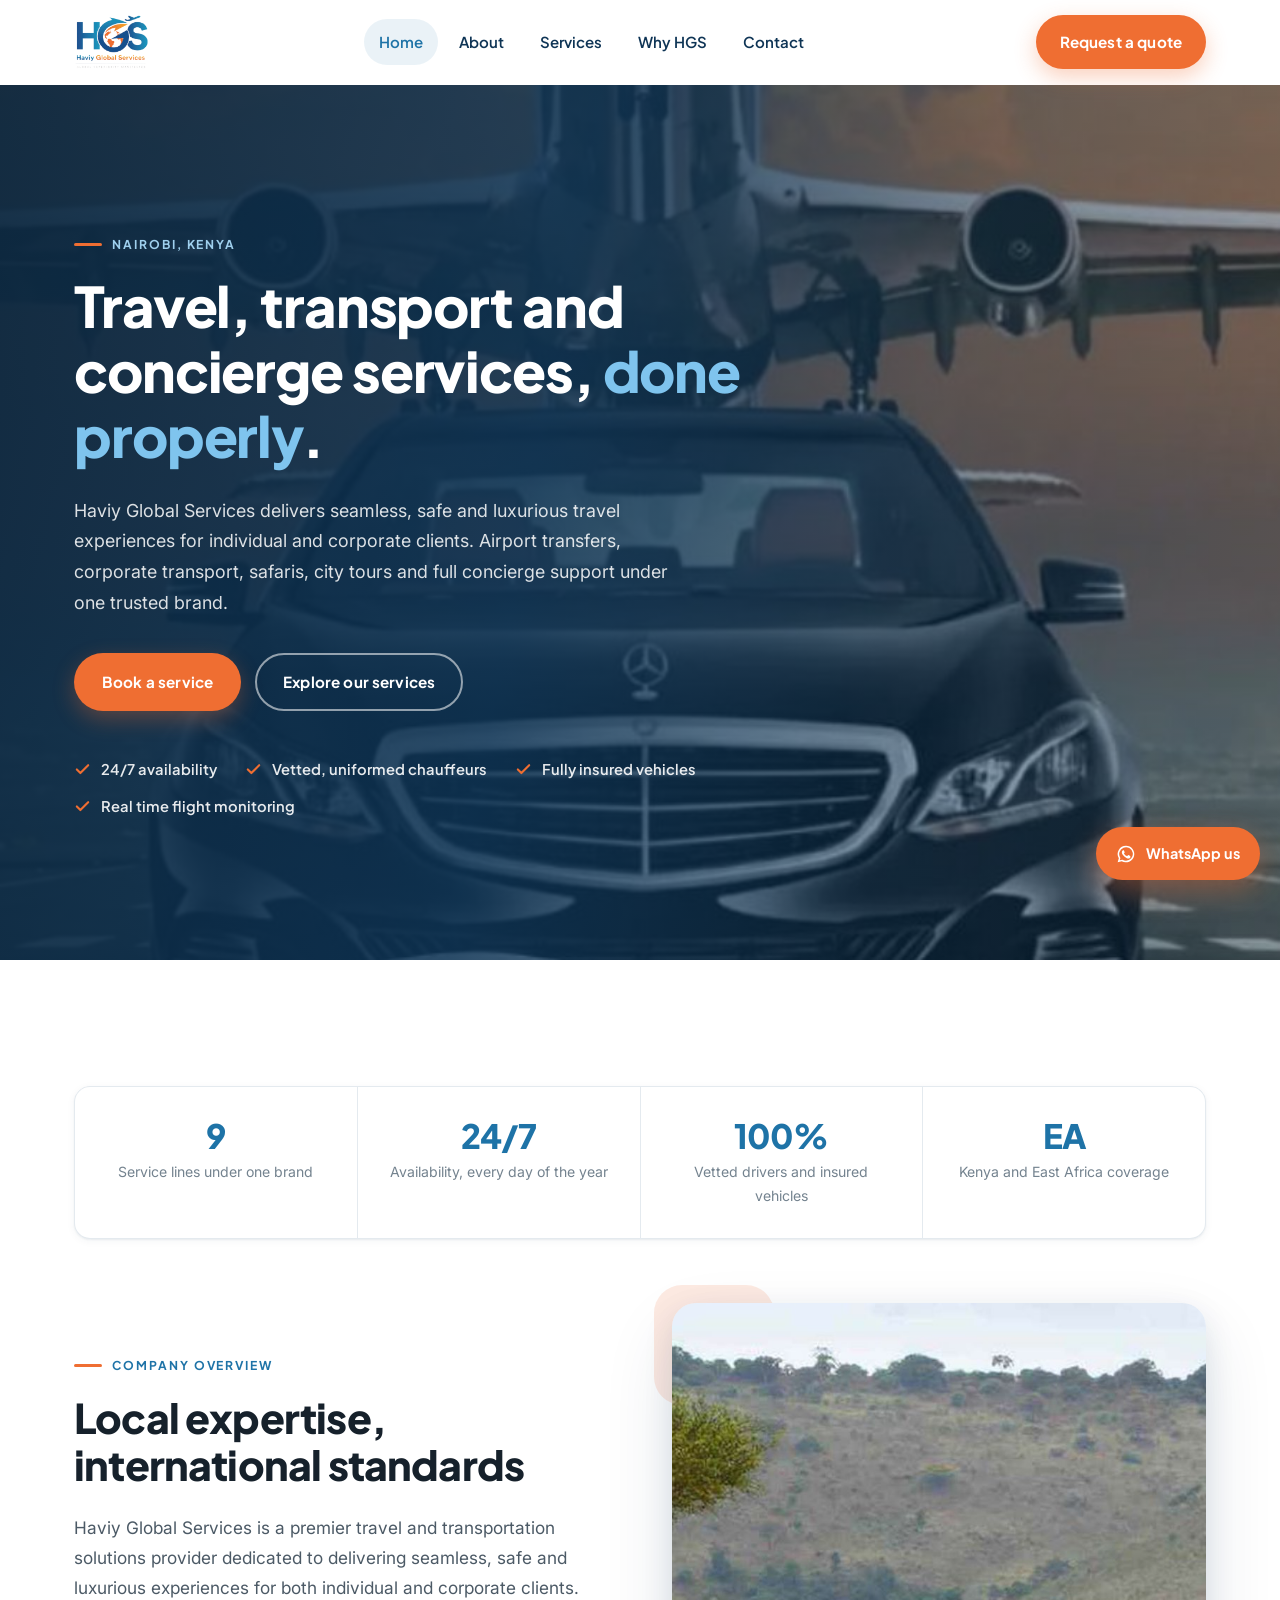
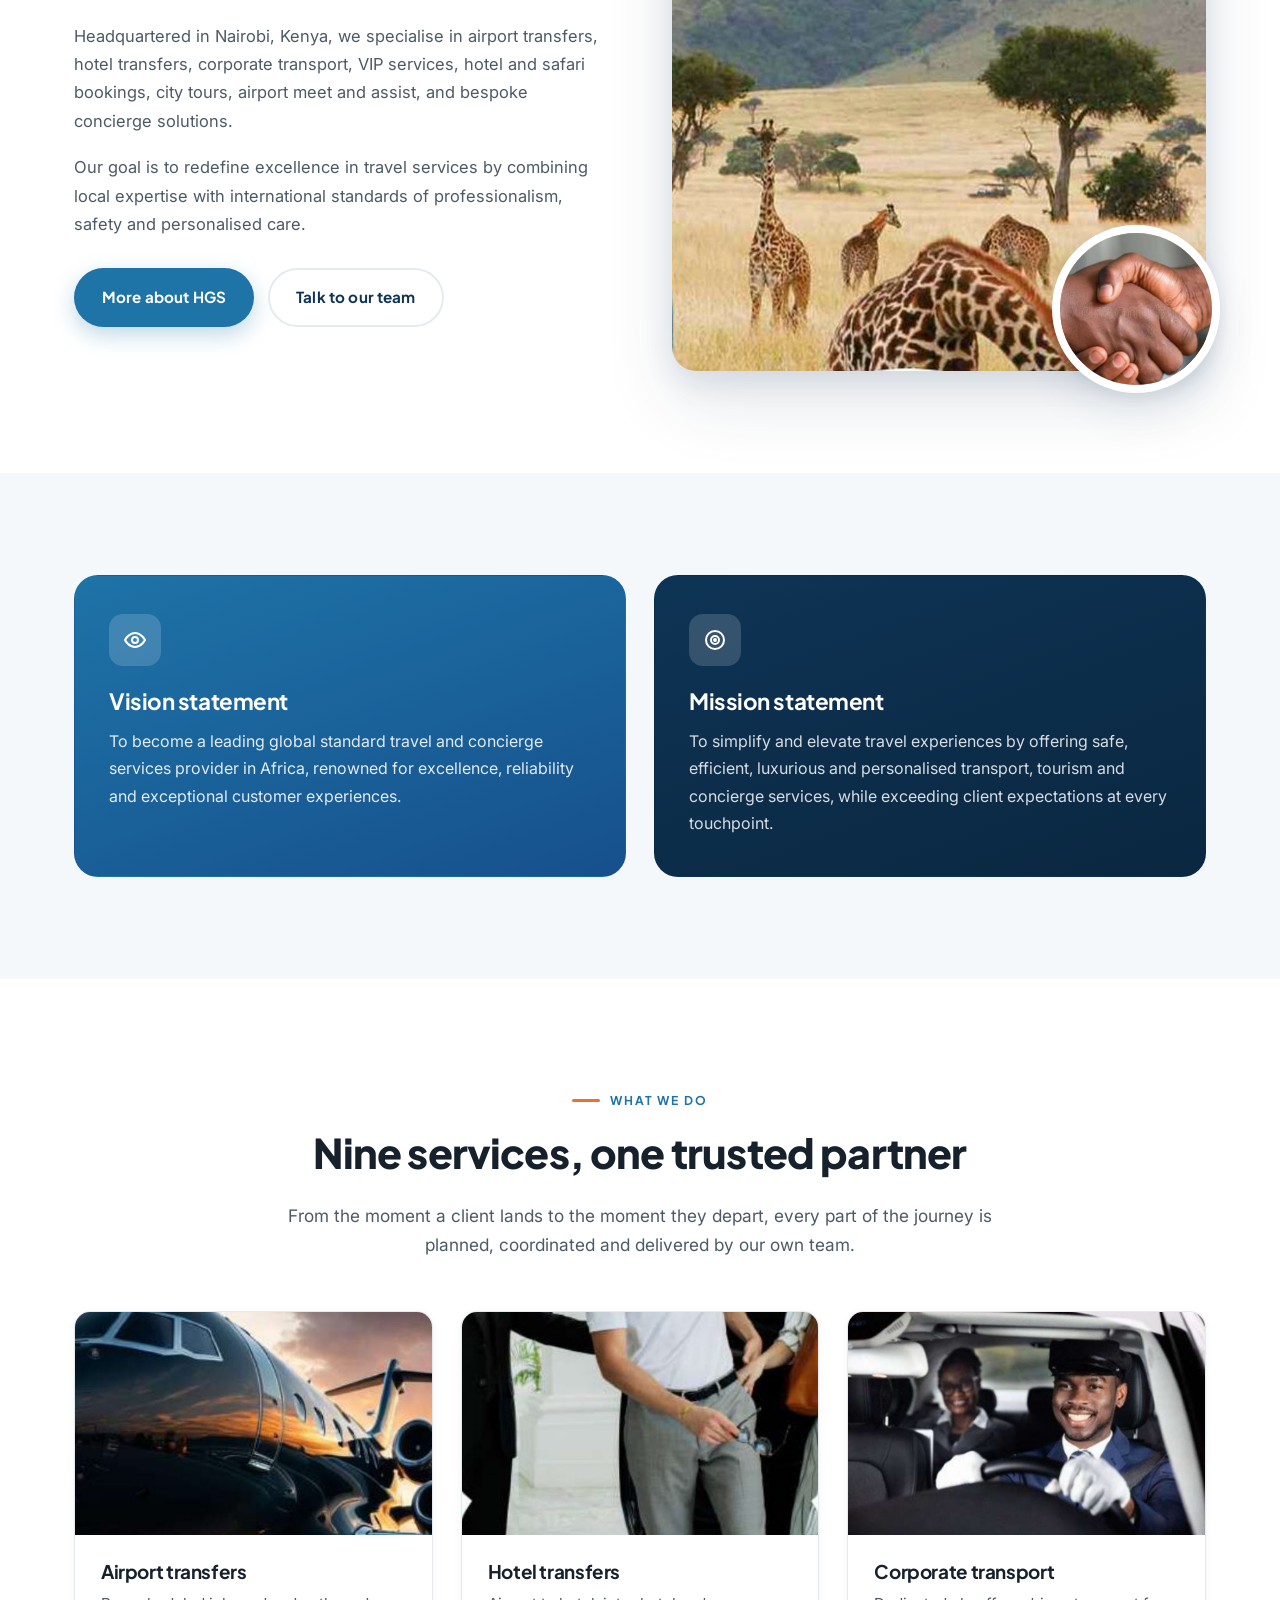
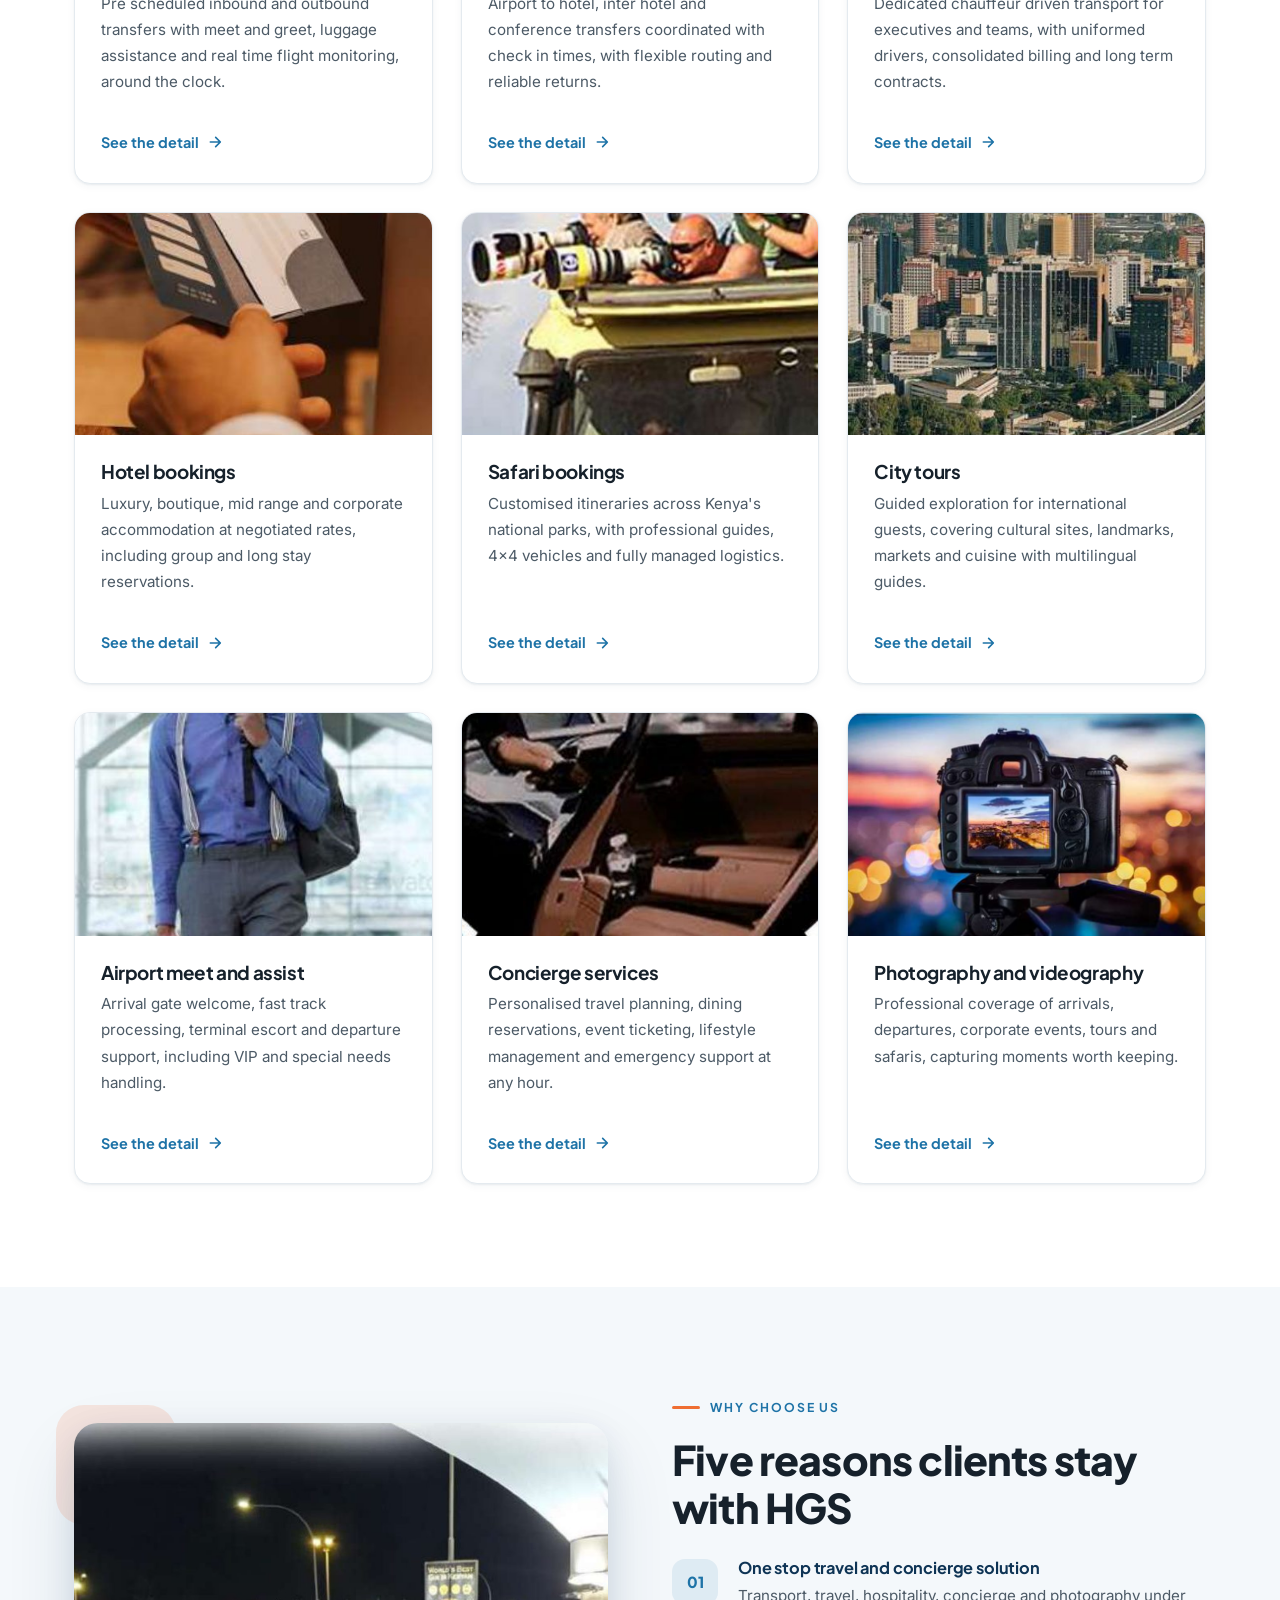
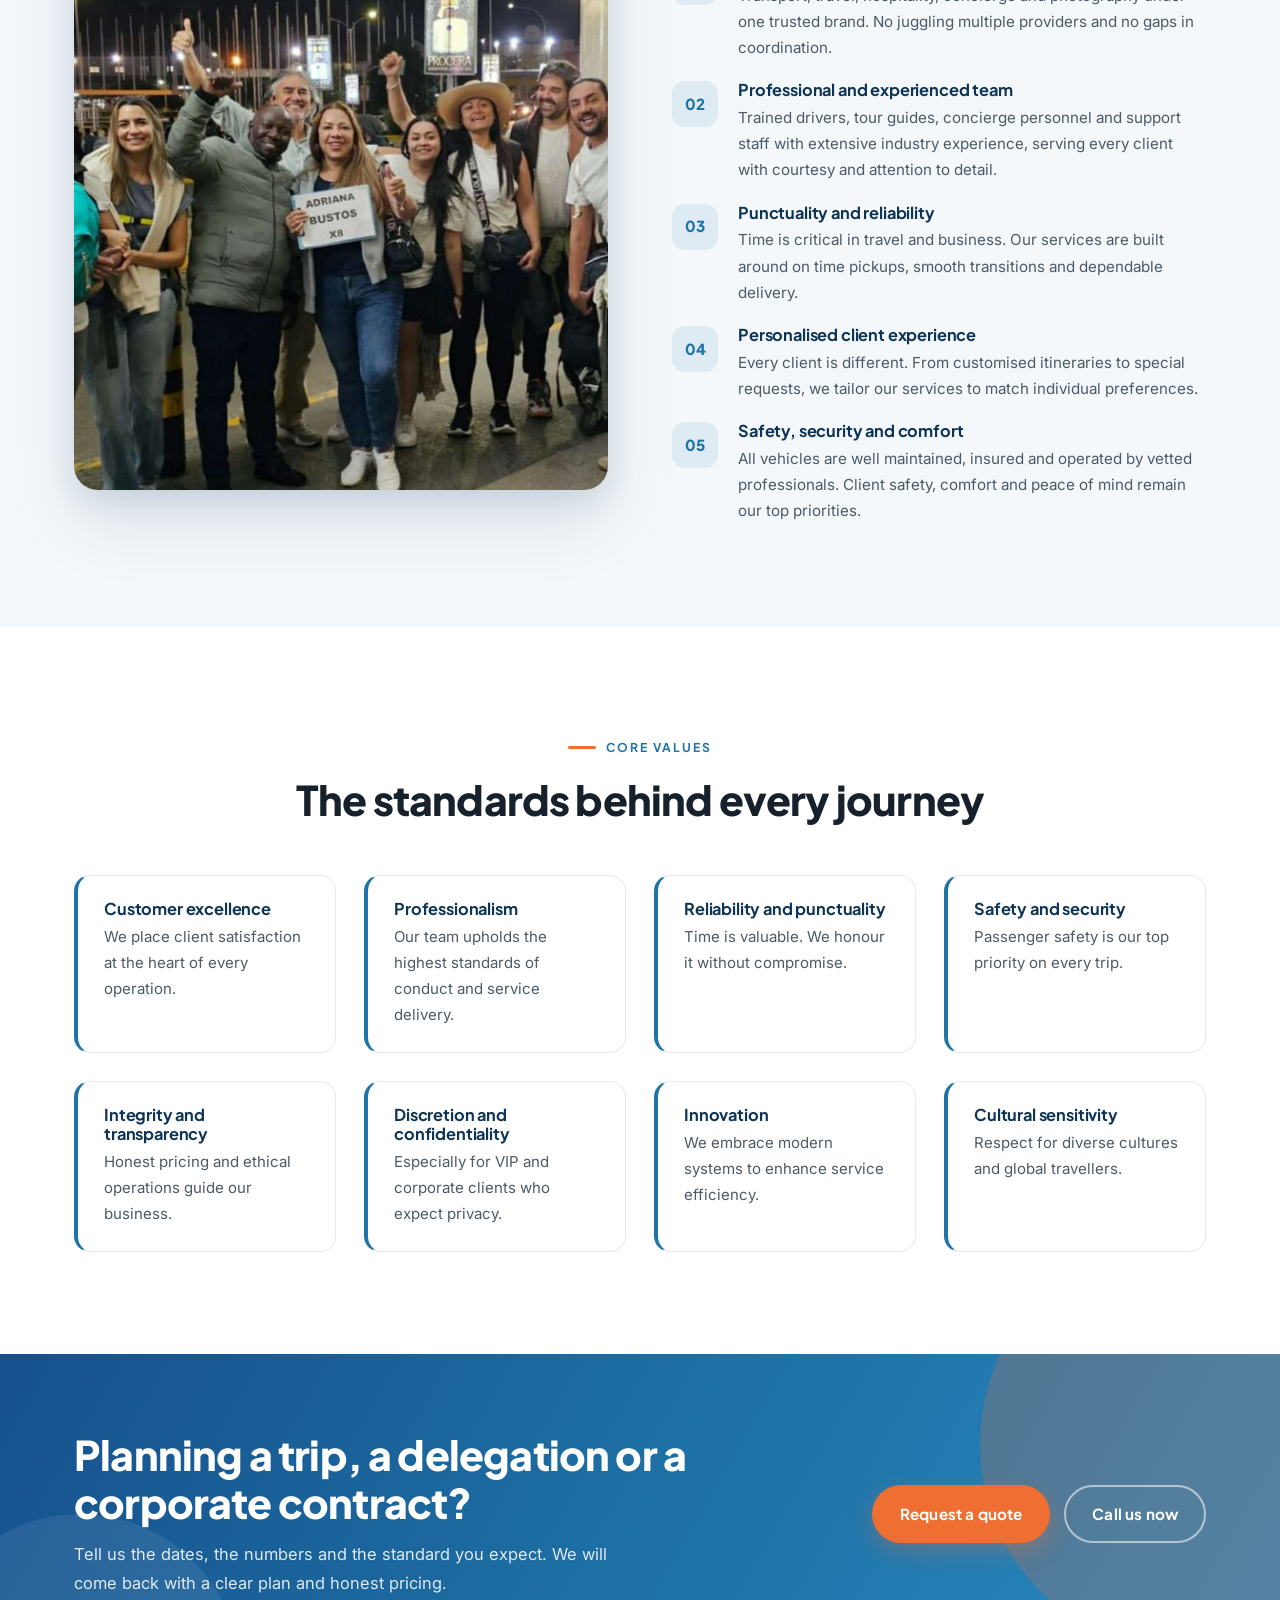
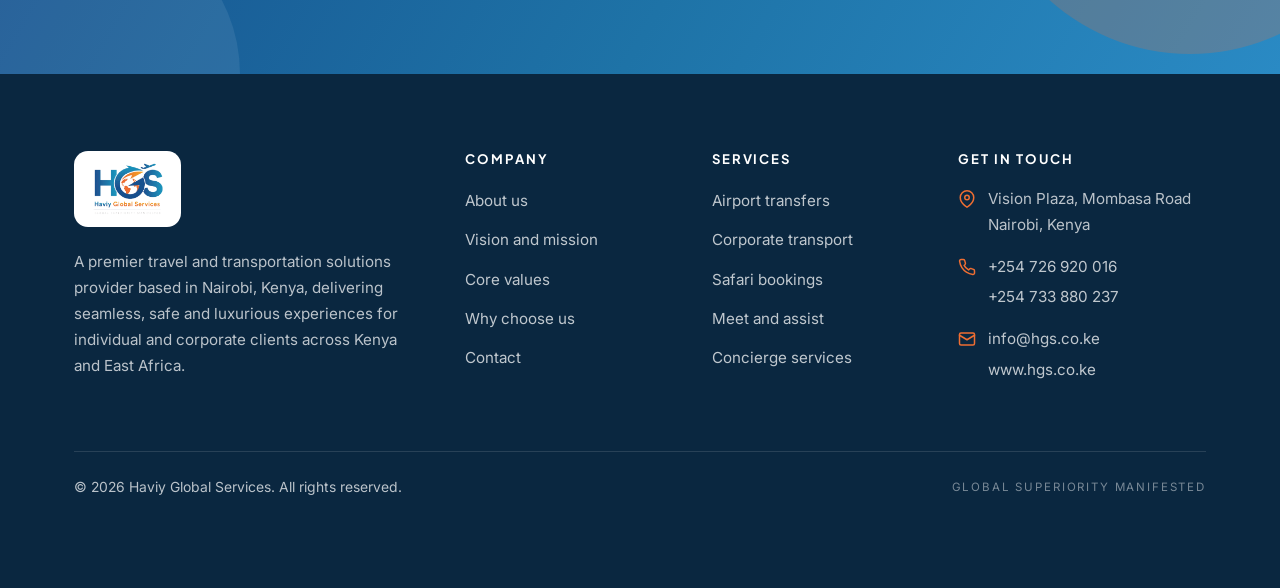
==== index.html @ f438cd1b "Build Haviy Global Services company website Static marketing site built from the official HGS compan" ====
<!DOCTYPE html>
<html lang="en">
<head>
<meta charset="utf-8">
<meta name="viewport" content="width=device-width, initial-scale=1">
<title>Haviy Global Services | Airport Transfers, Corporate Transport and Safaris in Kenya</title>
<meta name="description" content="Haviy Global Services is a Nairobi based travel and transportation provider offering airport transfers, hotel transfers, corporate transport, safari and hotel bookings, city tours, meet and assist and concierge services.">
<meta property="og:type" content="website">
<meta property="og:title" content="Haviy Global Services | Airport Transfers, Corporate Transport and Safaris in Kenya">
<meta property="og:description" content="Haviy Global Services is a Nairobi based travel and transportation provider offering airport transfers, hotel transfers, corporate transport, safari and hotel bookings, city tours, meet and assist and concierge services.">
<meta property="og:image" content="assets/img/hero.jpg">
<meta property="og:site_name" content="Haviy Global Services">
<meta name="twitter:card" content="summary_large_image">
<meta name="theme-color" content="#1e73a7">
<link rel="icon" href="assets/img/mark.png" type="image/png">
<link rel="apple-touch-icon" href="assets/img/mark.png">
<link rel="preconnect" href="https://fonts.googleapis.com">
<link rel="preconnect" href="https://fonts.gstatic.com" crossorigin>
<link href="https://fonts.googleapis.com/css2?family=Inter:wght@400;500;600&family=Plus+Jakarta+Sans:wght@600;700;800&display=swap" rel="stylesheet">
<link rel="stylesheet" href="assets/css/styles.css">
</head>
<body>

<a class="skip-link" href="#main">Skip to content</a>

<header class="site-header">
  <div class="container header-inner">
    <a class="brand" href="index.html" aria-label="Haviy Global Services home">
      <img src="assets/img/logo.png" alt="Haviy Global Services" width="212" height="155">
    </a>

    <nav class="nav" aria-label="Primary">
      <a href="index.html" data-nav="home" class="is-active" aria-current="page">Home</a>
      <a href="about.html" data-nav="about">About</a>
      <a href="services.html" data-nav="services">Services</a>
      <a href="index.html#why-us" data-nav="why">Why HGS</a>
      <a href="contact.html" data-nav="contact">Contact</a>
    </nav>

    <div class="header-actions">
      <a class="btn btn--primary header-cta" href="contact.html">Request a quote</a>
      <button class="nav-toggle" type="button" aria-expanded="false" aria-controls="mobile-nav" aria-label="Open menu">
        <span></span><span></span><span></span>
      </button>
    </div>
  </div>

  <div class="mobile-nav" id="mobile-nav">
    <a href="index.html" data-nav="home" class="is-active" aria-current="page">Home</a>
    <a href="about.html" data-nav="about">About</a>
    <a href="services.html" data-nav="services">Services</a>
    <a href="index.html#why-us" data-nav="why">Why HGS</a>
    <a href="contact.html" data-nav="contact">Contact</a>
    <a class="btn btn--primary" href="contact.html">Request a quote</a>
  </div>
</header>

<main id="main">
<section class="hero">
  <div class="hero__media">
    <img src="assets/img/hero.jpg" alt="Executive vehicle on an airport runway at sunset" fetchpriority="high" width="1800" height="610">
  </div>
  <div class="container">
    <div class="hero__inner">
      <span class="eyebrow eyebrow--light">Nairobi, Kenya</span>
      <h1>Travel, transport and concierge services, <em>done properly</em>.</h1>
      <p class="hero__text">Haviy Global Services delivers seamless, safe and luxurious travel experiences for individual and corporate clients. Airport transfers, corporate transport, safaris, city tours and full concierge support under one trusted brand.</p>
      <div class="btn-row">
        <a class="btn btn--primary" href="contact.html">Book a service</a>
        <a class="btn btn--ghost" href="services.html">Explore our services</a>
      </div>
      <ul class="hero-points">
        <li><svg width="17" height="17" viewBox="0 0 24 24" fill="none" stroke="currentColor" stroke-width="3" stroke-linecap="round" stroke-linejoin="round" aria-hidden="true"><path d="m20 6-11 11-5-5"/></svg>24/7 availability</li>
        <li><svg width="17" height="17" viewBox="0 0 24 24" fill="none" stroke="currentColor" stroke-width="3" stroke-linecap="round" stroke-linejoin="round" aria-hidden="true"><path d="m20 6-11 11-5-5"/></svg>Vetted, uniformed chauffeurs</li>
        <li><svg width="17" height="17" viewBox="0 0 24 24" fill="none" stroke="currentColor" stroke-width="3" stroke-linecap="round" stroke-linejoin="round" aria-hidden="true"><path d="m20 6-11 11-5-5"/></svg>Fully insured vehicles</li>
        <li><svg width="17" height="17" viewBox="0 0 24 24" fill="none" stroke="currentColor" stroke-width="3" stroke-linecap="round" stroke-linejoin="round" aria-hidden="true"><path d="m20 6-11 11-5-5"/></svg>Real time flight monitoring</li>
      </ul>
    </div>
  </div>
</section>

<svg class="hero-wave" viewBox="0 0 1440 70" preserveAspectRatio="none" aria-hidden="true" focusable="false">
  <path fill="currentColor" d="M0 34c180 42 360 42 540 20S900-4 1080 6s240 34 360 42v22H0Z"/>
</svg>

<section class="section section--tight">
  <div class="container">
    <ul class="stats reveal">
      <li class="stat"><div class="stat__value"><span data-count="9">9</span></div><div class="stat__label">Service lines under one brand</div></li>
      <li class="stat"><div class="stat__value"><span data-count="24">24</span>/7</div><div class="stat__label">Availability, every day of the year</div></li>
      <li class="stat"><div class="stat__value"><span data-count="100" data-suffix="%">100%</span></div><div class="stat__label">Vetted drivers and insured vehicles</div></li>
      <li class="stat"><div class="stat__value">EA</div><div class="stat__label">Kenya and East Africa coverage</div></li>
    </ul>
  </div>
</section>

<section class="section" id="about" style="padding-top: 0;">
  <div class="container">
    <div class="split split--media-right">
      <div class="split__media reveal">
        <div class="figure-stack">
          <div class="figure-stack__main"><img src="assets/img/savanna.jpg" alt="Giraffes grazing on the Kenyan savannah" width="757" height="947" loading="lazy"></div>
          <div class="figure-stack__badge"><img src="assets/img/handshake.jpg" alt="Two people shaking hands" width="398" height="397" loading="lazy"></div>
        </div>
      </div>
      <div class="reveal">
        <span class="eyebrow">Company overview</span>
        <h2>Local expertise, international standards</h2>
        <p class="lead">Haviy Global Services is a premier travel and transportation solutions provider dedicated to delivering seamless, safe and luxurious experiences for both individual and corporate clients.</p>
        <p>Headquartered in Nairobi, Kenya, we specialise in airport transfers, hotel transfers, corporate transport, VIP services, hotel and safari bookings, city tours, airport meet and assist, and bespoke concierge solutions.</p>
        <p>Our goal is to redefine excellence in travel services by combining local expertise with international standards of professionalism, safety and personalised care.</p>
        <div class="btn-row" style="margin-top: 30px;">
          <a class="btn btn--blue" href="about.html">More about HGS</a>
          <a class="btn btn--outline" href="contact.html">Talk to our team</a>
        </div>
      </div>
    </div>
  </div>
</section>

<section class="section section--tint" id="vision">
  <div class="container">
    <div class="grid grid--2">
      <article class="pledge pledge--blue reveal">
        <div class="pledge__icon">
          <svg width="24" height="24" viewBox="0 0 24 24" fill="none" stroke="currentColor" stroke-width="2" stroke-linecap="round" stroke-linejoin="round" aria-hidden="true"><path d="M2 12s3.6-7 10-7 10 7 10 7-3.6 7-10 7-10-7-10-7Z"/><circle cx="12" cy="12" r="3"/></svg>
        </div>
        <h3>Vision statement</h3>
        <p>To become a leading global standard travel and concierge services provider in Africa, renowned for excellence, reliability and exceptional customer experiences.</p>
      </article>
      <article class="pledge pledge--navy reveal">
        <div class="pledge__icon">
          <svg width="24" height="24" viewBox="0 0 24 24" fill="none" stroke="currentColor" stroke-width="2" stroke-linecap="round" stroke-linejoin="round" aria-hidden="true"><circle cx="12" cy="12" r="9"/><circle cx="12" cy="12" r="4"/><circle cx="12" cy="12" r="1" fill="currentColor"/></svg>
        </div>
        <h3>Mission statement</h3>
        <p>To simplify and elevate travel experiences by offering safe, efficient, luxurious and personalised transport, tourism and concierge services, while exceeding client expectations at every touchpoint.</p>
      </article>
    </div>
  </div>
</section>

<section class="section" id="services">
  <div class="container">
    <div class="section-head section-head--center">
      <span class="eyebrow">What we do</span>
      <h2>Nine services, one trusted partner</h2>
      <p class="lead">From the moment a client lands to the moment they depart, every part of the journey is planned, coordinated and delivered by our own team.</p>
    </div>

    <div class="grid grid--3">
      <article class="service-card reveal">
        <div class="service-card__media"><img src="assets/img/jet.jpg" alt="Private jet and executive car at dusk" width="458" height="587" loading="lazy"></div>
        <div class="service-card__body">
          <h3>Airport transfers</h3>
          <p>Pre scheduled inbound and outbound transfers with meet and greet, luggage assistance and real time flight monitoring, around the clock.</p>
          <a class="service-card__link" href="services.html#airport-transfers">See the detail <svg width="16" height="16" viewBox="0 0 24 24" fill="none" stroke="currentColor" stroke-width="2.5" stroke-linecap="round" stroke-linejoin="round" aria-hidden="true"><path d="M5 12h14m-6-7 7 7-7 7"/></svg></a>
        </div>
      </article>

      <article class="service-card reveal">
        <div class="service-card__media"><img src="assets/img/doorman.jpg" alt="Guests arriving at a hotel entrance" width="449" height="575" loading="lazy"></div>
        <div class="service-card__body">
          <h3>Hotel transfers</h3>
          <p>Airport to hotel, inter hotel and conference transfers coordinated with check in times, with flexible routing and reliable returns.</p>
          <a class="service-card__link" href="services.html#hotel-transfers">See the detail <svg width="16" height="16" viewBox="0 0 24 24" fill="none" stroke="currentColor" stroke-width="2.5" stroke-linecap="round" stroke-linejoin="round" aria-hidden="true"><path d="M5 12h14m-6-7 7 7-7 7"/></svg></a>
        </div>
      </article>

      <article class="service-card reveal">
        <div class="service-card__media"><img src="assets/img/chauffeur.jpg" alt="Uniformed chauffeur driving a corporate client" width="825" height="550" loading="lazy"></div>
        <div class="service-card__body">
          <h3>Corporate transport</h3>
          <p>Dedicated chauffeur driven transport for executives and teams, with uniformed drivers, consolidated billing and long term contracts.</p>
          <a class="service-card__link" href="services.html#corporate-transport">See the detail <svg width="16" height="16" viewBox="0 0 24 24" fill="none" stroke="currentColor" stroke-width="2.5" stroke-linecap="round" stroke-linejoin="round" aria-hidden="true"><path d="M5 12h14m-6-7 7 7-7 7"/></svg></a>
        </div>
      </article>

      <article class="service-card reveal">
        <div class="service-card__media"><img src="assets/img/hotelbook.jpg" alt="Guest checking in at a hotel reception" width="428" height="357" loading="lazy"></div>
        <div class="service-card__body">
          <h3>Hotel bookings</h3>
          <p>Luxury, boutique, mid range and corporate accommodation at negotiated rates, including group and long stay reservations.</p>
          <a class="service-card__link" href="services.html#hotel-booking">See the detail <svg width="16" height="16" viewBox="0 0 24 24" fill="none" stroke="currentColor" stroke-width="2.5" stroke-linecap="round" stroke-linejoin="round" aria-hidden="true"><path d="M5 12h14m-6-7 7 7-7 7"/></svg></a>
        </div>
      </article>

      <article class="service-card reveal">
        <div class="service-card__media"><img src="assets/img/safarijeep.jpg" alt="Guests photographing wildlife from a safari vehicle" width="453" height="503" loading="lazy"></div>
        <div class="service-card__body">
          <h3>Safari bookings</h3>
          <p>Customised itineraries across Kenya's national parks, with professional guides, 4x4 vehicles and fully managed logistics.</p>
          <a class="service-card__link" href="services.html#safari-booking">See the detail <svg width="16" height="16" viewBox="0 0 24 24" fill="none" stroke="currentColor" stroke-width="2.5" stroke-linecap="round" stroke-linejoin="round" aria-hidden="true"><path d="M5 12h14m-6-7 7 7-7 7"/></svg></a>
        </div>
      </article>

      <article class="service-card reveal">
        <div class="service-card__media"><img src="assets/img/city.jpg" alt="Nairobi city skyline" width="465" height="547" loading="lazy"></div>
        <div class="service-card__body">
          <h3>City tours</h3>
          <p>Guided exploration for international guests, covering cultural sites, landmarks, markets and cuisine with multilingual guides.</p>
          <a class="service-card__link" href="services.html#city-tours">See the detail <svg width="16" height="16" viewBox="0 0 24 24" fill="none" stroke="currentColor" stroke-width="2.5" stroke-linecap="round" stroke-linejoin="round" aria-hidden="true"><path d="M5 12h14m-6-7 7 7-7 7"/></svg></a>
        </div>
      </article>

      <article class="service-card reveal">
        <div class="service-card__media"><img src="assets/img/traveller.jpg" alt="Traveller arriving in an airport terminal" width="401" height="572" loading="lazy"></div>
        <div class="service-card__body">
          <h3>Airport meet and assist</h3>
          <p>Arrival gate welcome, fast track processing, terminal escort and departure support, including VIP and special needs handling.</p>
          <a class="service-card__link" href="services.html#meet-assist">See the detail <svg width="16" height="16" viewBox="0 0 24 24" fill="none" stroke="currentColor" stroke-width="2.5" stroke-linecap="round" stroke-linejoin="round" aria-hidden="true"><path d="M5 12h14m-6-7 7 7-7 7"/></svg></a>
        </div>
      </article>

      <article class="service-card reveal">
        <div class="service-card__media"><img src="assets/img/cardoor.jpg" alt="Chauffeur opening the door of a luxury vehicle" width="466" height="665" loading="lazy"></div>
        <div class="service-card__body">
          <h3>Concierge services</h3>
          <p>Personalised travel planning, dining reservations, event ticketing, lifestyle management and emergency support at any hour.</p>
          <a class="service-card__link" href="services.html#concierge">See the detail <svg width="16" height="16" viewBox="0 0 24 24" fill="none" stroke="currentColor" stroke-width="2.5" stroke-linecap="round" stroke-linejoin="round" aria-hidden="true"><path d="M5 12h14m-6-7 7 7-7 7"/></svg></a>
        </div>
      </article>

      <article class="service-card reveal">
        <div class="service-card__media"><img src="assets/img/camera.jpg" alt="Professional camera capturing a city at night" width="724" height="453" loading="lazy"></div>
        <div class="service-card__body">
          <h3>Photography and videography</h3>
          <p>Professional coverage of arrivals, departures, corporate events, tours and safaris, capturing moments worth keeping.</p>
          <a class="service-card__link" href="services.html#photography">See the detail <svg width="16" height="16" viewBox="0 0 24 24" fill="none" stroke="currentColor" stroke-width="2.5" stroke-linecap="round" stroke-linejoin="round" aria-hidden="true"><path d="M5 12h14m-6-7 7 7-7 7"/></svg></a>
        </div>
      </article>
    </div>
  </div>
</section>

<section class="section section--tint" id="why-us">
  <div class="container">
    <div class="split">
      <div class="split__media reveal">
        <div class="figure-stack">
          <div class="figure-stack__main"><img src="assets/img/team.jpg" alt="HGS team welcoming a group of guests at the airport" width="1600" height="1070" loading="lazy"></div>
        </div>
      </div>
      <div class="reveal">
        <span class="eyebrow">Why choose us</span>
        <h2>Five reasons clients stay with HGS</h2>
        <ul class="numbered" style="margin-top: 28px;">
          <li>
            <h4>One stop travel and concierge solution</h4>
            <p>Transport, travel, hospitality, concierge and photography under one trusted brand. No juggling multiple providers and no gaps in coordination.</p>
          </li>
          <li>
            <h4>Professional and experienced team</h4>
            <p>Trained drivers, tour guides, concierge personnel and support staff with extensive industry experience, serving every client with courtesy and attention to detail.</p>
          </li>
          <li>
            <h4>Punctuality and reliability</h4>
            <p>Time is critical in travel and business. Our services are built around on time pickups, smooth transitions and dependable delivery.</p>
          </li>
          <li>
            <h4>Personalised client experience</h4>
            <p>Every client is different. From customised itineraries to special requests, we tailor our services to match individual preferences.</p>
          </li>
          <li>
            <h4>Safety, security and comfort</h4>
            <p>All vehicles are well maintained, insured and operated by vetted professionals. Client safety, comfort and peace of mind remain our top priorities.</p>
          </li>
        </ul>
      </div>
    </div>
  </div>
</section>

<section class="section">
  <div class="container">
    <div class="section-head section-head--center">
      <span class="eyebrow">Core values</span>
      <h2>The standards behind every journey</h2>
    </div>
    <div class="grid grid--4">
      <article class="value-item reveal"><h4>Customer excellence</h4><p>We place client satisfaction at the heart of every operation.</p></article>
      <article class="value-item reveal"><h4>Professionalism</h4><p>Our team upholds the highest standards of conduct and service delivery.</p></article>
      <article class="value-item reveal"><h4>Reliability and punctuality</h4><p>Time is valuable. We honour it without compromise.</p></article>
      <article class="value-item reveal"><h4>Safety and security</h4><p>Passenger safety is our top priority on every trip.</p></article>
      <article class="value-item reveal"><h4>Integrity and transparency</h4><p>Honest pricing and ethical operations guide our business.</p></article>
      <article class="value-item reveal"><h4>Discretion and confidentiality</h4><p>Especially for VIP and corporate clients who expect privacy.</p></article>
      <article class="value-item reveal"><h4>Innovation</h4><p>We embrace modern systems to enhance service efficiency.</p></article>
      <article class="value-item reveal"><h4>Cultural sensitivity</h4><p>Respect for diverse cultures and global travellers.</p></article>
    </div>
  </div>
</section>

<section class="cta-band">
  <div class="container">
    <div class="cta-band__inner">
      <div>
        <h2>Planning a trip, a delegation or a corporate contract?</h2>
        <p>Tell us the dates, the numbers and the standard you expect. We will come back with a clear plan and honest pricing.</p>
      </div>
      <div class="btn-row">
        <a class="btn btn--primary" href="contact.html">Request a quote</a>
        <a class="btn btn--ghost" href="tel:+254726920016">Call us now</a>
      </div>
    </div>
  </div>
</section>
</main>

<footer class="site-footer">
  <div class="container">
    <div class="footer-grid">
      <div class="footer-brand">
        <span class="footer-brand__logo"><img src="assets/img/logo.png" alt="Haviy Global Services" width="212" height="155"></span>
        <p>A premier travel and transportation solutions provider based in Nairobi, Kenya, delivering seamless, safe and luxurious experiences for individual and corporate clients across Kenya and East Africa.</p>
      </div>

      <div>
        <h4>Company</h4>
        <ul class="footer-links">
          <li><a href="about.html">About us</a></li>
          <li><a href="about.html#vision">Vision and mission</a></li>
          <li><a href="about.html#values">Core values</a></li>
          <li><a href="index.html#why-us">Why choose us</a></li>
          <li><a href="contact.html">Contact</a></li>
        </ul>
      </div>

      <div>
        <h4>Services</h4>
        <ul class="footer-links">
          <li><a href="services.html#airport-transfers">Airport transfers</a></li>
          <li><a href="services.html#corporate-transport">Corporate transport</a></li>
          <li><a href="services.html#safari-booking">Safari bookings</a></li>
          <li><a href="services.html#meet-assist">Meet and assist</a></li>
          <li><a href="services.html#concierge">Concierge services</a></li>
        </ul>
      </div>

      <div>
        <h4>Get in touch</h4>
        <ul class="footer-contact">
          <li>
            <svg width="18" height="18" viewBox="0 0 24 24" fill="none" stroke="currentColor" stroke-width="2" stroke-linecap="round" stroke-linejoin="round" aria-hidden="true"><path d="M21 10c0 7-9 13-9 13s-9-6-9-13a9 9 0 0 1 18 0Z"/><circle cx="12" cy="10" r="3"/></svg>
            <span>Vision Plaza, Mombasa Road<br>Nairobi, Kenya</span>
          </li>
          <li>
            <svg width="18" height="18" viewBox="0 0 24 24" fill="none" stroke="currentColor" stroke-width="2" stroke-linecap="round" stroke-linejoin="round" aria-hidden="true"><path d="M22 16.9v3a2 2 0 0 1-2.2 2 19.8 19.8 0 0 1-8.6-3.1 19.5 19.5 0 0 1-6-6A19.8 19.8 0 0 1 2.1 4.2 2 2 0 0 1 4.1 2h3a2 2 0 0 1 2 1.7c.1 1 .4 1.9.7 2.8a2 2 0 0 1-.4 2.1L8.1 9.9a16 16 0 0 0 6 6l1.3-1.3a2 2 0 0 1 2.1-.5c.9.4 1.8.6 2.8.8a2 2 0 0 1 1.7 2Z"/></svg>
            <span><a href="tel:+254726920016">+254 726 920 016</a><a href="tel:+254733880237">+254 733 880 237</a></span>
          </li>
          <li>
            <svg width="18" height="18" viewBox="0 0 24 24" fill="none" stroke="currentColor" stroke-width="2" stroke-linecap="round" stroke-linejoin="round" aria-hidden="true"><rect x="2" y="4" width="20" height="16" rx="2"/><path d="m22 7-10 6L2 7"/></svg>
            <span><a href="mailto:info@hgs.co.ke">info@hgs.co.ke</a><a href="https://www.hgs.co.ke">www.hgs.co.ke</a></span>
          </li>
        </ul>
      </div>
    </div>

    <div class="footer-bottom">
      <span>&copy; <span data-year>2026</span> Haviy Global Services. All rights reserved.</span>
      <span class="tagline">Global Superiority Manifested</span>
    </div>
  </div>
</footer>

<a class="floating-call" href="https://wa.me/254726920016" target="_blank" rel="noopener" aria-label="Chat with us on WhatsApp">
  <svg width="20" height="20" viewBox="0 0 24 24" fill="currentColor" aria-hidden="true"><path d="M12 2a10 10 0 0 0-8.6 15.1L2 22l5-1.3A10 10 0 1 0 12 2Zm0 18.2a8.2 8.2 0 0 1-4.2-1.2l-.3-.2-3 .8.8-2.9-.2-.3A8.2 8.2 0 1 1 12 20.2Zm4.5-6.1c-.2-.1-1.5-.7-1.7-.8s-.4-.1-.5.1-.6.8-.8 1-.3.2-.5.1a6.7 6.7 0 0 1-3.3-2.9c-.3-.4.3-.4.7-1.3.1-.2 0-.4 0-.5s-.5-1.3-.7-1.8-.4-.4-.5-.4h-.5a1 1 0 0 0-.7.3A2.9 2.9 0 0 0 7 10.2a5.1 5.1 0 0 0 1.1 2.7 11.6 11.6 0 0 0 4.4 3.9 5 5 0 0 0 3 .6 2.6 2.6 0 0 0 1.7-1.2 2.1 2.1 0 0 0 .1-1.2c0-.1-.2-.2-.4-.3Z"/></svg>
  <span>WhatsApp us</span>
</a>

<script src="assets/js/main.js"></script>

</body>
</html>
---- assets/css/styles.css ----
/* ==========================================================================
   Haviy Global Services (HGS)
   Brand: blue #1E73A7 · navy #16508D · orange #EF6E32
   ========================================================================== */

:root {
  --blue: #1e73a7;
  --blue-600: #1a679a;
  --blue-700: #16508d;
  --navy: #0e3455;
  --navy-900: #0a2740;
  --orange: #ef6e32;
  --orange-600: #db5f25;

  --ink: #16212b;
  --body: #4c5a66;
  --muted: #74838f;
  --line: #e4eaef;
  --surface: #ffffff;
  --tint: #f4f8fb;
  --tint-warm: #fdf5f0;

  --radius-sm: 10px;
  --radius: 16px;
  --radius-lg: 24px;
  --shadow-sm: 0 1px 2px rgba(14, 52, 85, .06), 0 2px 8px rgba(14, 52, 85, .05);
  --shadow: 0 4px 14px rgba(14, 52, 85, .07), 0 18px 44px rgba(14, 52, 85, .08);
  --shadow-lg: 0 10px 30px rgba(14, 52, 85, .10), 0 30px 70px rgba(14, 52, 85, .12);

  --container: 1180px;
  --gutter: 24px;
  --header-h: 84px;

  --font-display: "Plus Jakarta Sans", "Segoe UI", system-ui, -apple-system, sans-serif;
  --font-body: "Inter", "Segoe UI", system-ui, -apple-system, sans-serif;
}

/* ---------- base ---------- */
*, *::before, *::after { box-sizing: border-box; }

html { -webkit-text-size-adjust: 100%; scroll-behavior: smooth; }
@media (prefers-reduced-motion: reduce) {
  html { scroll-behavior: auto; }
  *, *::before, *::after { animation-duration: .001ms !important; transition-duration: .001ms !important; }
}

body {
  margin: 0;
  font-family: var(--font-body);
  font-size: 16.5px;
  line-height: 1.72;
  color: var(--body);
  background: var(--surface);
  -webkit-font-smoothing: antialiased;
  overflow-x: hidden;
}

h1, h2, h3, h4, h5 {
  font-family: var(--font-display);
  color: var(--ink);
  line-height: 1.16;
  letter-spacing: -0.02em;
  margin: 0 0 .6em;
  font-weight: 800;
}
h1 { font-size: clamp(2.1rem, 4.6vw, 3.5rem); }
h2 { font-size: clamp(1.75rem, 3.2vw, 2.6rem); }
h3 { font-size: clamp(1.15rem, 1.8vw, 1.4rem); font-weight: 700; }
h4 { font-size: 1.02rem; font-weight: 700; letter-spacing: -0.01em; }
p { margin: 0 0 1.1em; }
p:last-child { margin-bottom: 0; }

a { color: var(--blue-700); text-decoration: none; transition: color .18s ease; }
a:hover { color: var(--orange); }
img { max-width: 100%; display: block; }
ul { margin: 0; padding: 0; list-style: none; }

:focus-visible {
  outline: 3px solid var(--orange);
  outline-offset: 3px;
  border-radius: 4px;
}

.skip-link {
  position: absolute; left: -9999px; top: 0; z-index: 999;
  background: var(--navy); color: #fff; padding: 12px 20px; border-radius: 0 0 8px 0;
}
.skip-link:focus { left: 0; color: #fff; }

/* ---------- layout ---------- */
.container { width: 100%; max-width: var(--container); margin-inline: auto; padding-inline: var(--gutter); }
.container--wide { max-width: 1340px; }
.container--narrow { max-width: 820px; }

.section { padding-block: clamp(64px, 8vw, 116px); }
.section--tint { background: var(--tint); }
.section--tight { padding-block: clamp(48px, 5vw, 72px); }

.grid { display: grid; gap: 28px; }
@media (min-width: 720px) { .grid--2 { grid-template-columns: repeat(2, 1fr); } }
@media (min-width: 720px) { .grid--3 { grid-template-columns: repeat(2, 1fr); } }
@media (min-width: 1000px) { .grid--3 { grid-template-columns: repeat(3, 1fr); } }
@media (min-width: 900px) { .grid--4 { grid-template-columns: repeat(2, 1fr); } }
@media (min-width: 1100px) { .grid--4 { grid-template-columns: repeat(4, 1fr); } }

/* ---------- shared type helpers ---------- */
.eyebrow {
  display: inline-flex; align-items: center; gap: 10px;
  font-family: var(--font-display);
  font-size: .76rem; font-weight: 700; letter-spacing: .16em; text-transform: uppercase;
  color: var(--blue); margin-bottom: 18px;
}
.eyebrow::before { content: ""; width: 28px; height: 3px; border-radius: 3px; background: var(--orange); }
.eyebrow--light { color: #9fd0ee; }

.lead { font-size: 1.08rem; color: var(--body); }
.section-head { max-width: 720px; margin-bottom: clamp(36px, 4vw, 56px); }
.section-head--center { margin-inline: auto; text-align: center; }
.section-head--center .eyebrow { justify-content: center; }

.text-light { color: rgba(255, 255, 255, .82); }
.text-light h1, .text-light h2, .text-light h3, .text-light h4 { color: #fff; }

/* ---------- buttons ---------- */
.btn {
  display: inline-flex; align-items: center; justify-content: center; gap: 10px;
  font-family: var(--font-display); font-weight: 700; font-size: .95rem; letter-spacing: .01em;
  padding: 14px 26px; border-radius: 100px; border: 2px solid transparent;
  cursor: pointer; transition: transform .18s ease, box-shadow .18s ease, background .18s ease, color .18s ease, border-color .18s ease;
  white-space: nowrap;
}
.btn:hover { transform: translateY(-2px); }
.btn:active { transform: translateY(0); }

.btn--primary { background: var(--orange); color: #fff; box-shadow: 0 8px 22px rgba(239, 110, 50, .32); }
.btn--primary:hover { background: var(--orange-600); color: #fff; box-shadow: 0 12px 30px rgba(239, 110, 50, .38); }

.btn--blue { background: var(--blue); color: #fff; box-shadow: 0 8px 22px rgba(30, 115, 167, .28); }
.btn--blue:hover { background: var(--blue-700); color: #fff; }

.btn--ghost { border-color: rgba(255, 255, 255, .55); color: #fff; }
.btn--ghost:hover { background: #fff; border-color: #fff; color: var(--navy); }

.btn--outline { border-color: var(--line); color: var(--navy); background: #fff; }
.btn--outline:hover { border-color: var(--blue); color: var(--blue); }

.btn-row { display: flex; flex-wrap: wrap; gap: 14px; }

/* ---------- header ---------- */
.site-header {
  position: sticky; top: 0; z-index: 100;
  background: rgba(255, 255, 255, .92);
  backdrop-filter: blur(14px);
  border-bottom: 1px solid transparent;
  transition: box-shadow .25s ease, border-color .25s ease;
}
.site-header.is-stuck { box-shadow: 0 6px 24px rgba(14, 52, 85, .08); border-bottom-color: var(--line); }

.header-inner {
  min-height: var(--header-h);
  display: flex; align-items: center; justify-content: space-between; gap: 24px;
}
.brand { display: flex; align-items: center; flex-shrink: 0; }
.brand img { height: 54px; width: auto; }

.nav { display: none; }
@media (min-width: 1024px) {
  .nav { display: flex; align-items: center; gap: 6px; }
}
.nav a {
  font-family: var(--font-display); font-weight: 600; font-size: .94rem;
  color: var(--navy); padding: 10px 15px; border-radius: 100px;
  transition: background .18s ease, color .18s ease;
}
.nav a:hover { background: var(--tint); color: var(--blue-700); }
.nav a.is-active { color: var(--blue); background: rgba(30, 115, 167, .09); }

.header-actions { display: flex; align-items: center; gap: 12px; }
.header-actions .btn { padding: 12px 22px; }
.header-cta { display: none; }
@media (min-width: 1024px) { .header-cta { display: inline-flex; } }

.nav-toggle {
  display: inline-flex; flex-direction: column; justify-content: center; gap: 5px;
  width: 46px; height: 46px; padding: 0 11px;
  background: var(--tint); border: 1px solid var(--line); border-radius: 12px; cursor: pointer;
}
@media (min-width: 1024px) { .nav-toggle { display: none; } }
.nav-toggle span { display: block; height: 2px; border-radius: 2px; background: var(--navy); transition: transform .25s ease, opacity .2s ease; }
.nav-toggle[aria-expanded="true"] span:nth-child(1) { transform: translateY(7px) rotate(45deg); }
.nav-toggle[aria-expanded="true"] span:nth-child(2) { opacity: 0; }
.nav-toggle[aria-expanded="true"] span:nth-child(3) { transform: translateY(-7px) rotate(-45deg); }

.mobile-nav {
  display: none; border-top: 1px solid var(--line); background: #fff;
  padding: 18px var(--gutter) 28px;
}
.mobile-nav.is-open { display: block; }
.mobile-nav a {
  display: block; font-family: var(--font-display); font-weight: 600; font-size: 1.05rem;
  color: var(--navy); padding: 13px 4px; border-bottom: 1px solid var(--line);
}
.mobile-nav a.is-active { color: var(--blue); }
.mobile-nav .btn { display: flex; width: 100%; margin-top: 20px; border-bottom: 0; text-align: center; }
.mobile-nav .btn--primary { color: #fff; }

/* ---------- hero ---------- */
.hero { position: relative; isolation: isolate; overflow: hidden; background: var(--navy-900); }
.hero__media { position: absolute; inset: 0; z-index: -2; }
.hero__media img { width: 100%; height: 100%; object-fit: cover; object-position: center 58%; }
@media (max-width: 780px) { .hero__media img { object-position: 62% center; } }
.hero::after {
  content: ""; position: absolute; inset: 0; z-index: -1;
  background:
    linear-gradient(100deg, rgba(10, 39, 64, .95) 0%, rgba(14, 52, 85, .88) 42%, rgba(14, 52, 85, .55) 70%, rgba(14, 52, 85, .38) 100%);
}
.hero__inner { padding-block: clamp(80px, 11vw, 150px); max-width: 760px; }
.hero h1 { color: #fff; margin-bottom: .5em; }
.hero h1 em { font-style: normal; color: #7fc4ee; }
.hero__text { font-size: clamp(1.02rem, 1.4vw, 1.16rem); color: rgba(255, 255, 255, .85); max-width: 610px; margin-bottom: 34px; }
.hero .btn-row { margin-bottom: 46px; }

.hero-points { display: flex; flex-wrap: wrap; gap: 12px 28px; }
.hero-points li {
  display: flex; align-items: center; gap: 10px;
  font-family: var(--font-display); font-weight: 600; font-size: .92rem; color: rgba(255, 255, 255, .9);
}
.hero-points svg { flex-shrink: 0; color: var(--orange); }

.hero-wave { display: block; width: 100%; height: auto; margin-top: -1px; color: #fff; }

/* ---------- stats ---------- */
.stats {
  display: grid; gap: 1px; background: var(--line);
  border: 1px solid var(--line); border-radius: var(--radius); overflow: hidden;
  box-shadow: var(--shadow-sm);
}
@media (min-width: 620px) { .stats { grid-template-columns: repeat(2, 1fr); } }
@media (min-width: 980px) { .stats { grid-template-columns: repeat(4, 1fr); } }
.stat { background: #fff; padding: 30px 26px; text-align: center; }
.stat__value { font-family: var(--font-display); font-size: 2.1rem; font-weight: 800; color: var(--blue); letter-spacing: -0.03em; line-height: 1.1; }
.stat__label { font-size: .88rem; color: var(--muted); margin-top: 6px; }

/* ---------- media figures ---------- */
.figure-stack { position: relative; z-index: 0; }
.figure-stack__main {
  border-radius: var(--radius-lg); overflow: hidden; box-shadow: var(--shadow-lg);
  aspect-ratio: 4 / 5;
}
.figure-stack__main img { width: 100%; height: 100%; object-fit: cover; }
.figure-stack__badge {
  position: absolute; right: -14px; bottom: -22px; width: 168px; height: 168px;
  border-radius: 50%; overflow: hidden; border: 8px solid #fff; box-shadow: var(--shadow);
}
.figure-stack__badge img { width: 100%; height: 100%; object-fit: cover; }
@media (max-width: 719px) {
  .figure-stack__badge { width: 120px; height: 120px; right: -6px; bottom: -16px; border-width: 6px; }
}
.figure-stack::before {
  content: ""; position: absolute; left: -18px; top: -18px; width: 120px; height: 120px;
  border-radius: 28px; background: var(--orange); opacity: .14; z-index: -1;
}

.split { display: grid; gap: clamp(36px, 5vw, 68px); align-items: center; }
@media (min-width: 900px) { .split { grid-template-columns: 1fr 1fr; } }
@media (min-width: 900px) { .split--media-right .split__media { order: 2; } }

/* ---------- cards ---------- */
.card {
  background: #fff; border: 1px solid var(--line); border-radius: var(--radius);
  padding: 30px 28px; box-shadow: var(--shadow-sm);
  transition: transform .22s ease, box-shadow .22s ease, border-color .22s ease;
}
.card:hover { transform: translateY(-4px); box-shadow: var(--shadow); border-color: rgba(30, 115, 167, .3); }
.card h3 { margin-bottom: .45em; }
.card p { font-size: .96rem; }

.icon-badge {
  width: 54px; height: 54px; border-radius: 15px; display: grid; place-items: center;
  background: rgba(30, 115, 167, .1); color: var(--blue); margin-bottom: 20px;
}
.icon-badge--orange { background: rgba(239, 110, 50, .12); color: var(--orange); }

/* service cards with photo */
.service-card {
  display: flex; flex-direction: column; overflow: hidden;
  background: #fff; border: 1px solid var(--line); border-radius: var(--radius);
  box-shadow: var(--shadow-sm);
  transition: transform .22s ease, box-shadow .22s ease;
}
.service-card:hover { transform: translateY(-5px); box-shadow: var(--shadow); }
.service-card__media { aspect-ratio: 16 / 10; overflow: hidden; background: var(--tint); }
.service-card__media img { width: 100%; height: 100%; object-fit: cover; transition: transform .5s ease; }
.service-card:hover .service-card__media img { transform: scale(1.05); }
.service-card__body { padding: 26px 26px 28px; display: flex; flex-direction: column; flex: 1; }
.service-card__body h3 { font-size: 1.18rem; margin-bottom: .4em; }
.service-card__body p { font-size: .95rem; flex: 1; }
.service-card__link {
  display: inline-flex; align-items: center; gap: 8px; margin-top: 18px;
  font-family: var(--font-display); font-weight: 700; font-size: .9rem; color: var(--blue);
}
.service-card__link svg { transition: transform .2s ease; }
.service-card:hover .service-card__link svg { transform: translateX(4px); }

/* ---------- checklists ---------- */
.checklist { display: grid; gap: 14px; }
@media (min-width: 720px) { .checklist--2 { grid-template-columns: repeat(2, 1fr); } }
.checklist li { display: flex; gap: 12px; align-items: flex-start; font-size: .97rem; }
.checklist svg { flex-shrink: 0; margin-top: 5px; color: var(--blue); }
.checklist--orange svg { color: var(--orange); }

/* value / objective lists */
.value-item {
  padding: 24px 26px; border-radius: var(--radius); background: #fff;
  border: 1px solid var(--line); border-left: 4px solid var(--blue);
  transition: border-left-color .2s ease, box-shadow .2s ease;
}
.value-item:hover { border-left-color: var(--orange); box-shadow: var(--shadow-sm); }
.value-item h4 { color: var(--navy); margin-bottom: .35em; }
.value-item p { font-size: .94rem; margin: 0; }

.numbered { counter-reset: hgs; display: grid; gap: 20px; }
.numbered li {
  counter-increment: hgs; position: relative; padding-left: 66px;
  min-height: 46px;
}
.numbered li::before {
  content: counter(hgs, decimal-leading-zero);
  position: absolute; left: 0; top: 0;
  width: 46px; height: 46px; border-radius: 13px; display: grid; place-items: center;
  font-family: var(--font-display); font-weight: 800; font-size: .95rem;
  background: rgba(30, 115, 167, .1); color: var(--blue);
}
.numbered h4 { margin-bottom: .3em; color: var(--navy); }
.numbered p { font-size: .95rem; margin: 0; }

/* ---------- vision / mission ---------- */
.pledge {
  border-radius: var(--radius-lg); padding: 38px 34px; height: 100%;
  border: 1px solid var(--line); background: #fff;
}
.pledge--blue { background: linear-gradient(160deg, var(--blue) 0%, var(--blue-700) 100%); border-color: transparent; color: rgba(255, 255, 255, .88); }
.pledge--blue h3 { color: #fff; }
.pledge--navy { background: linear-gradient(160deg, var(--navy) 0%, var(--navy-900) 100%); border-color: transparent; color: rgba(255, 255, 255, .84); }
.pledge--navy h3 { color: #fff; }
.pledge__icon {
  width: 52px; height: 52px; border-radius: 14px; display: grid; place-items: center;
  background: rgba(255, 255, 255, .16); color: #fff; margin-bottom: 22px;
}
.pledge p { font-size: 1rem; }

/* ---------- detailed service sections ---------- */
.service-block { scroll-margin-top: calc(var(--header-h) + 76px); padding-block: clamp(52px, 6vw, 88px); }
.service-block + .service-block { border-top: 1px solid var(--line); }
.service-block__head { display: grid; gap: clamp(28px, 4vw, 56px); align-items: center; margin-bottom: 44px; }
@media (min-width: 900px) { .service-block__head { grid-template-columns: 1.05fr .95fr; } }
@media (min-width: 900px) { .service-block:nth-child(even) .service-block__media { order: -1; } }
.service-block__media { border-radius: var(--radius-lg); overflow: hidden; box-shadow: var(--shadow); aspect-ratio: 3 / 2; }
.service-block__media img { width: 100%; height: 100%; object-fit: cover; }
.service-block__number {
  font-family: var(--font-display); font-weight: 800; font-size: .8rem; letter-spacing: .16em;
  color: var(--orange); text-transform: uppercase; margin-bottom: 12px; display: block;
}

.feature-grid { display: grid; gap: 22px; }
@media (min-width: 700px) { .feature-grid { grid-template-columns: repeat(2, 1fr); } }
@media (min-width: 1060px) { .feature-grid { grid-template-columns: repeat(3, 1fr); } }
.feature {
  padding: 24px 24px 26px; border-radius: var(--radius); background: var(--tint);
  border: 1px solid transparent; transition: background .2s ease, border-color .2s ease, transform .2s ease;
}
.feature:hover { background: #fff; border-color: var(--line); transform: translateY(-3px); box-shadow: var(--shadow-sm); }
.feature h4 { color: var(--navy); display: flex; gap: 10px; align-items: flex-start; }
.feature h4 svg { flex-shrink: 0; margin-top: 4px; color: var(--blue); }
.feature p { font-size: .93rem; margin: 0; color: var(--body); }

/* service jump nav */
.jump-nav { position: sticky; top: var(--header-h); z-index: 60; background: #fff; border-bottom: 1px solid var(--line); }
.jump-nav__scroll { display: flex; gap: 8px; overflow-x: auto; padding-block: 14px; scrollbar-width: thin; }
.jump-nav__scroll::-webkit-scrollbar { height: 4px; }
.jump-nav__scroll::-webkit-scrollbar-thumb { background: var(--line); border-radius: 4px; }
.jump-nav a {
  flex-shrink: 0; font-family: var(--font-display); font-weight: 600; font-size: .87rem;
  padding: 9px 16px; border-radius: 100px; background: var(--tint); color: var(--navy);
  transition: background .18s ease, color .18s ease;
}
.jump-nav a:hover { background: rgba(30, 115, 167, .12); color: var(--blue-700); }
.jump-nav a.is-active { background: var(--blue); color: #fff; }

/* ---------- page banner ---------- */
.page-banner { position: relative; isolation: isolate; background: var(--navy-900); overflow: hidden; }
.page-banner__media { position: absolute; inset: 0; z-index: -2; }
.page-banner__media img { width: 100%; height: 100%; object-fit: cover; }
.page-banner::after {
  content: ""; position: absolute; inset: 0; z-index: -1;
  background: linear-gradient(95deg, rgba(10, 39, 64, .94) 10%, rgba(14, 52, 85, .78) 60%, rgba(30, 115, 167, .55) 100%);
}
.page-banner__inner { padding-block: clamp(56px, 8vw, 104px); max-width: 720px; }
.page-banner h1 { color: #fff; margin-bottom: .4em; }
.page-banner p { color: rgba(255, 255, 255, .82); font-size: 1.05rem; max-width: 620px; }

.crumbs { display: flex; gap: 10px; align-items: center; font-size: .84rem; color: rgba(255, 255, 255, .7); margin-bottom: 18px; }
.crumbs a { color: rgba(255, 255, 255, .9); }
.crumbs a:hover { color: var(--orange); }

/* ---------- CTA band ---------- */
.cta-band { position: relative; overflow: hidden; background: linear-gradient(120deg, var(--blue-700) 0%, var(--blue) 55%, #2a8ac4 100%); }
.cta-band::before {
  content: ""; position: absolute; right: -120px; top: -120px; width: 420px; height: 420px;
  border-radius: 50%; background: rgba(239, 110, 50, .22);
}
.cta-band::after {
  content: ""; position: absolute; left: -80px; bottom: -160px; width: 320px; height: 320px;
  border-radius: 50%; background: rgba(255, 255, 255, .08);
}
.cta-band__inner {
  position: relative; z-index: 1; padding-block: clamp(52px, 6vw, 86px);
  display: grid; gap: 30px; align-items: center;
}
@media (min-width: 900px) { .cta-band__inner { grid-template-columns: 1.35fr .65fr; } }
.cta-band h2 { color: #fff; margin-bottom: .35em; }
.cta-band p { color: rgba(255, 255, 255, .86); margin: 0; max-width: 560px; }
@media (min-width: 900px) { .cta-band .btn-row { justify-content: flex-end; } }

/* ---------- contact ---------- */
.contact-card {
  display: flex; gap: 18px; align-items: flex-start;
  padding: 26px 26px; border-radius: var(--radius); background: #fff;
  border: 1px solid var(--line); box-shadow: var(--shadow-sm);
  transition: transform .2s ease, box-shadow .2s ease;
}
.contact-card:hover { transform: translateY(-3px); box-shadow: var(--shadow); }
.contact-card__icon {
  width: 48px; height: 48px; flex-shrink: 0; border-radius: 14px; display: grid; place-items: center;
  background: rgba(30, 115, 167, .1); color: var(--blue);
}
.contact-card h4 { margin-bottom: .25em; color: var(--navy); }
.contact-card a, .contact-card span { display: block; font-size: .96rem; color: var(--body); }
.contact-card a:hover { color: var(--orange); }

.form-panel {
  background: #fff; border: 1px solid var(--line); border-radius: var(--radius-lg);
  padding: clamp(28px, 4vw, 44px); box-shadow: var(--shadow);
}
.field { margin-bottom: 20px; }
.field label {
  display: block; font-family: var(--font-display); font-weight: 600; font-size: .88rem;
  color: var(--navy); margin-bottom: 8px;
}
.field input, .field select, .field textarea {
  width: 100%; font-family: var(--font-body); font-size: .97rem; color: var(--ink);
  padding: 13px 16px; border: 1px solid var(--line); border-radius: var(--radius-sm);
  background: var(--tint); transition: border-color .18s ease, background .18s ease, box-shadow .18s ease;
}
.field textarea { min-height: 140px; resize: vertical; }
.field input:focus, .field select:focus, .field textarea:focus {
  outline: none; border-color: var(--blue); background: #fff;
  box-shadow: 0 0 0 4px rgba(30, 115, 167, .12);
}
.field-row { display: grid; gap: 0 20px; }
@media (min-width: 640px) { .field-row { grid-template-columns: repeat(2, 1fr); } }
.form-note { font-size: .85rem; color: var(--muted); margin-top: 16px; }

.form-status {
  display: none; margin-bottom: 20px; padding: 14px 18px; border-radius: var(--radius-sm);
  font-size: .93rem; background: rgba(30, 115, 167, .1); color: var(--blue-700);
  border: 1px solid rgba(30, 115, 167, .25);
}
.form-status.is-visible { display: block; }

/* ---------- footer ---------- */
.site-footer { background: var(--navy-900); color: rgba(255, 255, 255, .72); padding-top: clamp(56px, 6vw, 84px); }
.site-footer h4 {
  color: #fff; font-size: .82rem; letter-spacing: .15em; text-transform: uppercase; margin-bottom: 20px;
}
.footer-grid { display: grid; gap: 40px; padding-bottom: 52px; }
@media (min-width: 760px) { .footer-grid { grid-template-columns: 1.6fr 1fr 1fr; } }
@media (min-width: 1040px) { .footer-grid { grid-template-columns: 1.7fr 1fr 1fr 1.2fr; } }
.footer-brand__logo {
  display: inline-flex; background: #fff; padding: 12px 18px; border-radius: 14px; margin-bottom: 22px;
}
.footer-brand__logo img { height: 52px; width: auto; }
.site-footer p { font-size: .95rem; max-width: 380px; }
.footer-links li + li { margin-top: 11px; }
.footer-links a { color: rgba(255, 255, 255, .74); font-size: .95rem; }
.footer-links a:hover { color: var(--orange); }
.footer-contact li { display: flex; gap: 12px; margin-bottom: 16px; font-size: .95rem; }
.footer-contact svg { flex-shrink: 0; margin-top: 4px; color: var(--orange); }
.footer-contact span > a { display: block; }
.footer-contact span > a + a { margin-top: 4px; }
.footer-contact a { color: rgba(255, 255, 255, .74); }
.footer-contact a:hover { color: #fff; }

.footer-bottom {
  border-top: 1px solid rgba(255, 255, 255, .12);
  padding-block: 24px; padding-bottom: 88px; display: flex; flex-wrap: wrap; gap: 10px 24px;
  justify-content: space-between; align-items: center; font-size: .87rem;
}
.footer-bottom .tagline { letter-spacing: .16em; text-transform: uppercase; font-size: .72rem; color: rgba(255, 255, 255, .45); }

/* floating whatsapp */
.floating-call {
  position: fixed; right: 20px; bottom: 20px; z-index: 90;
  display: inline-flex; align-items: center; gap: 10px;
  background: var(--orange); color: #fff; padding: 14px 20px; border-radius: 100px;
  font-family: var(--font-display); font-weight: 700; font-size: .9rem;
  box-shadow: 0 10px 30px rgba(239, 110, 50, .4);
  transition: transform .2s ease, background .2s ease;
}
.floating-call:hover { transform: translateY(-3px); background: var(--orange-600); color: #fff; }
@media (max-width: 520px) { .floating-call span { display: none; } .floating-call { padding: 15px; } }

/* ---------- reveal ---------- */
.reveal { opacity: 0; transform: translateY(22px); transition: opacity .6s ease, transform .6s ease; }
.reveal.is-visible { opacity: 1; transform: none; }
@media (prefers-reduced-motion: reduce) { .reveal { opacity: 1; transform: none; } }
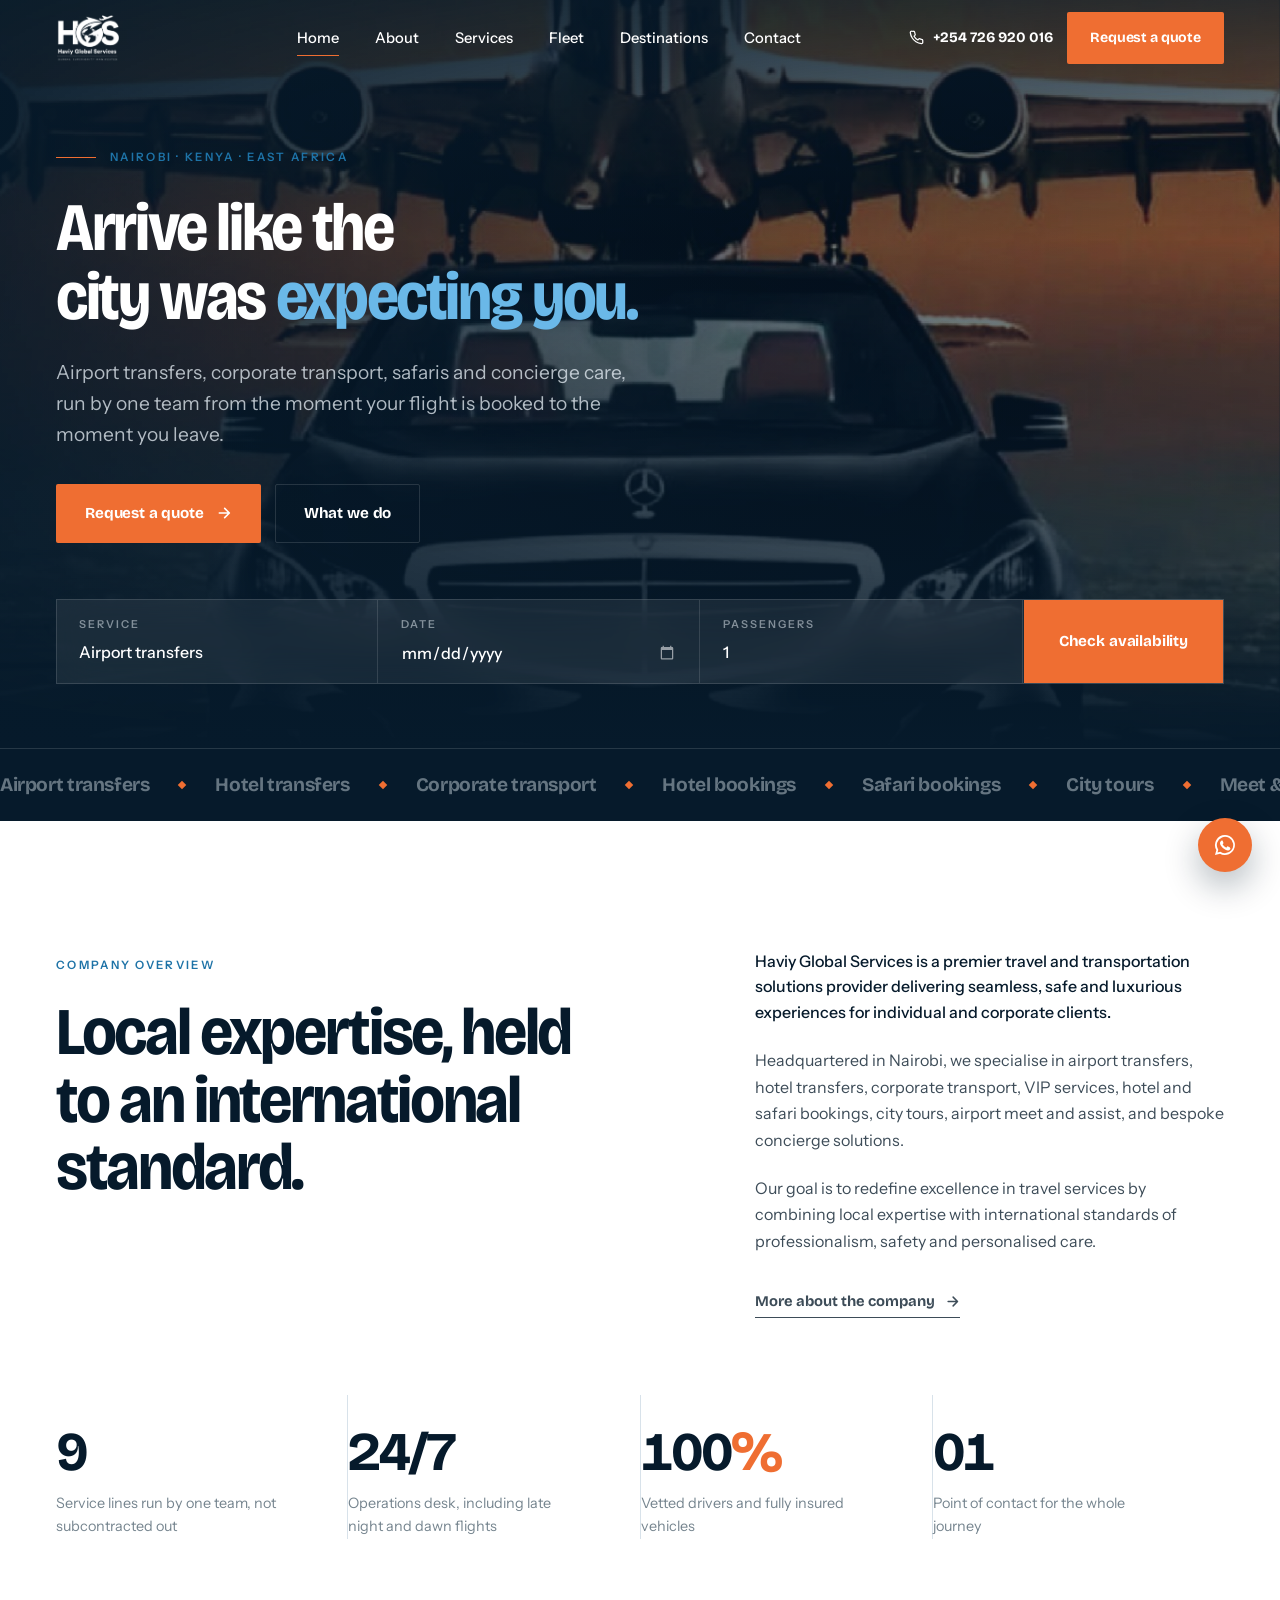
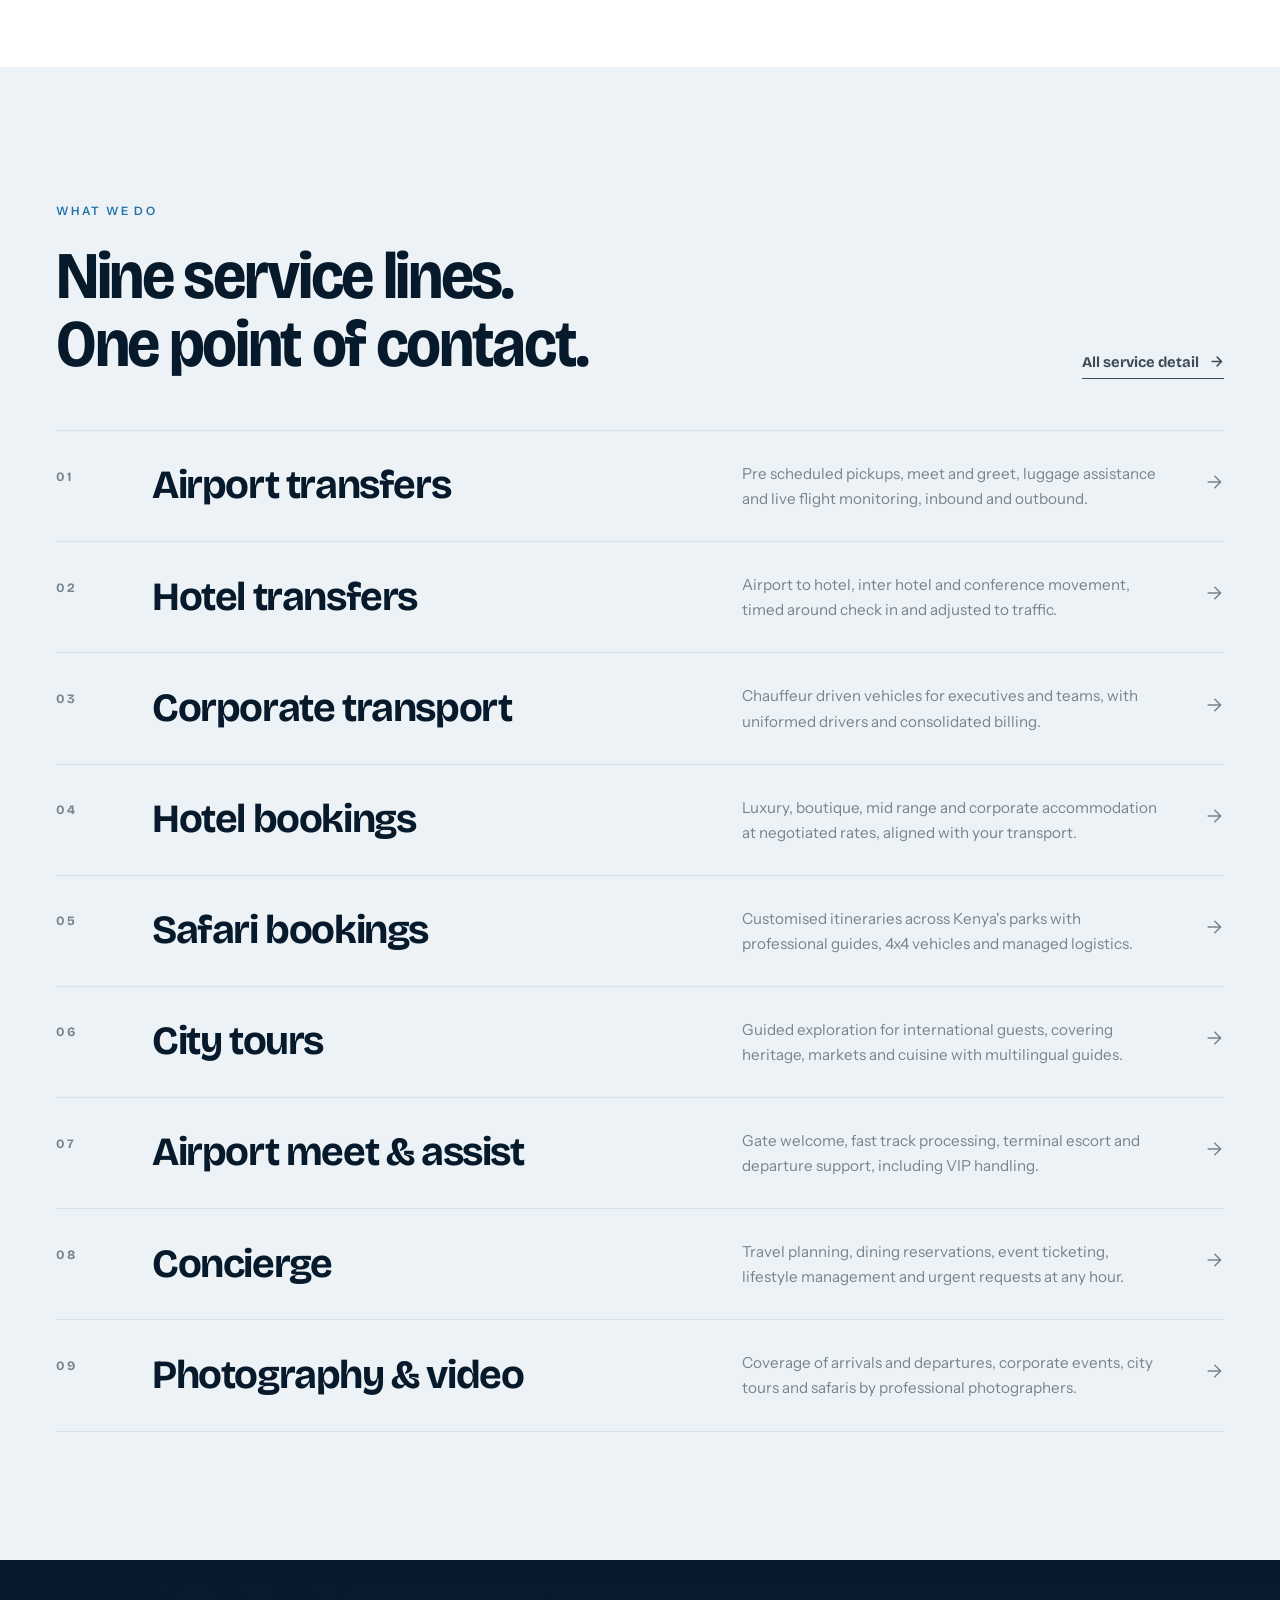
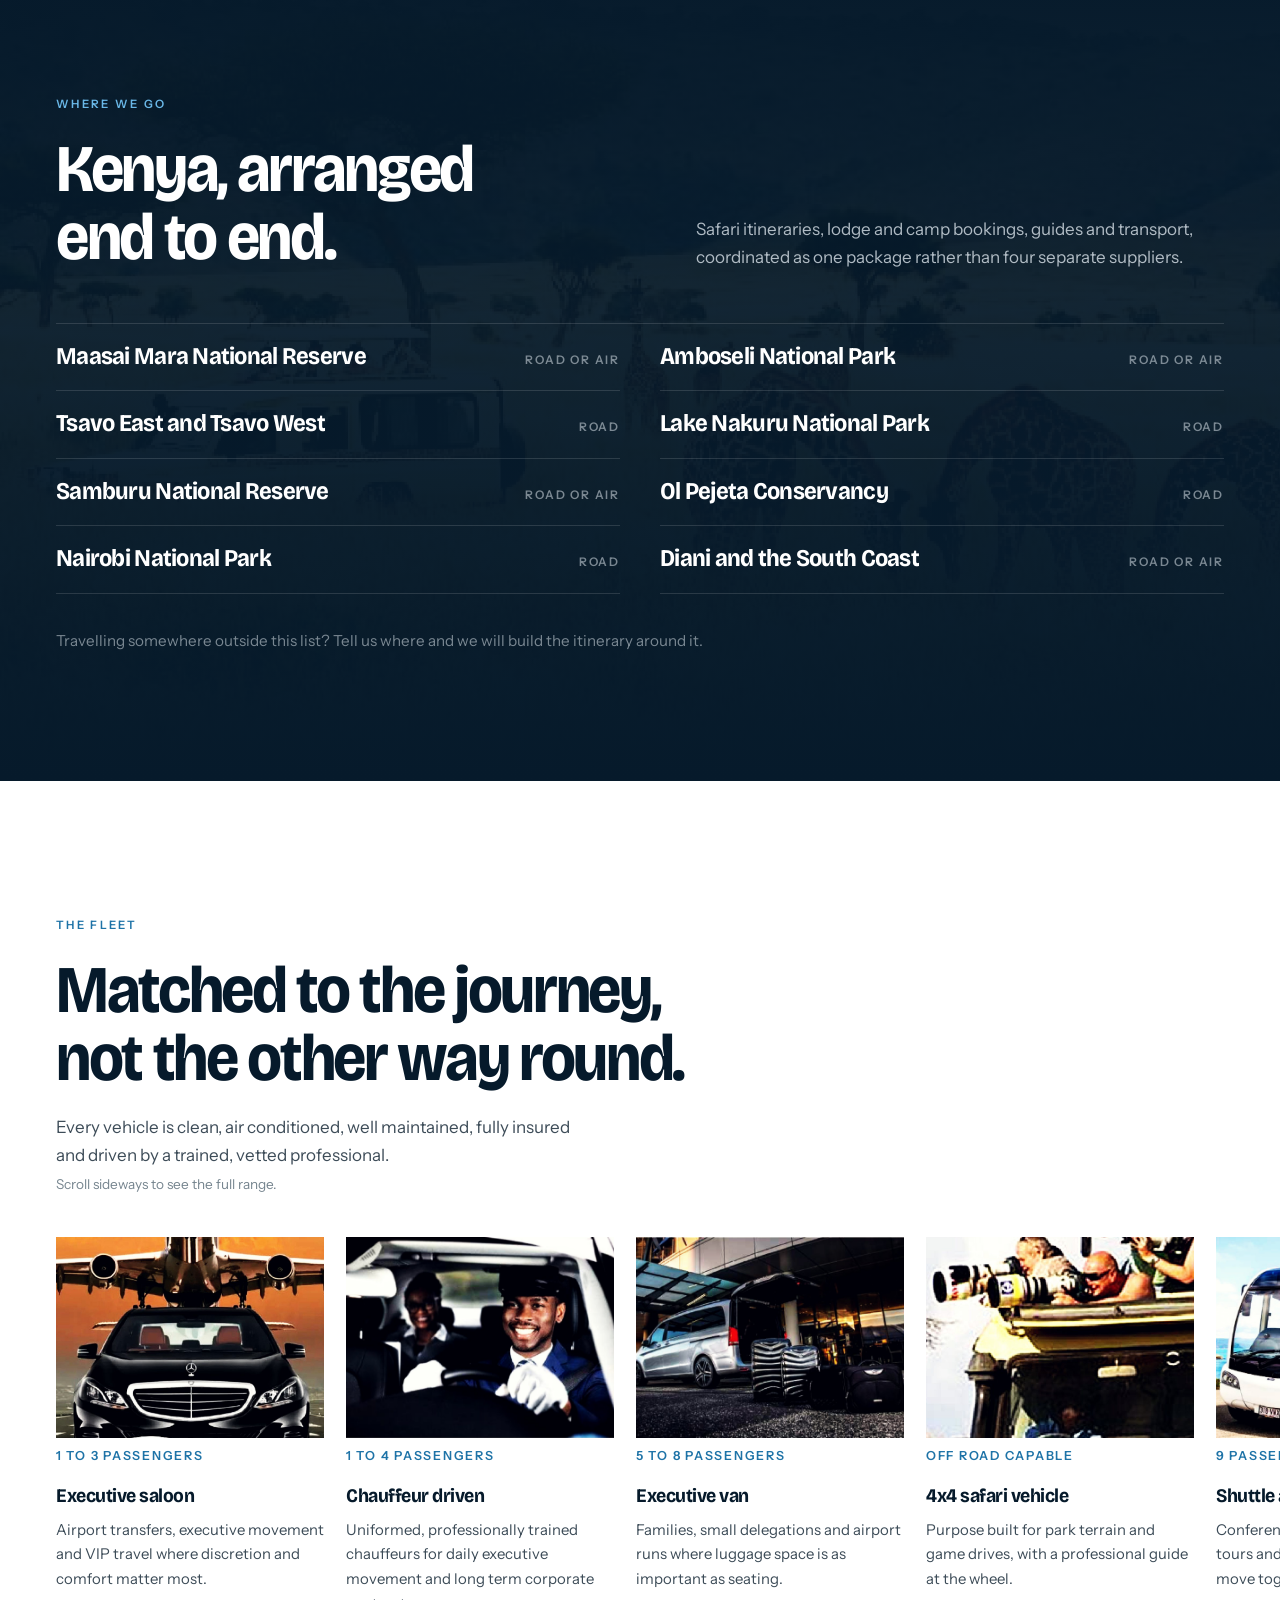
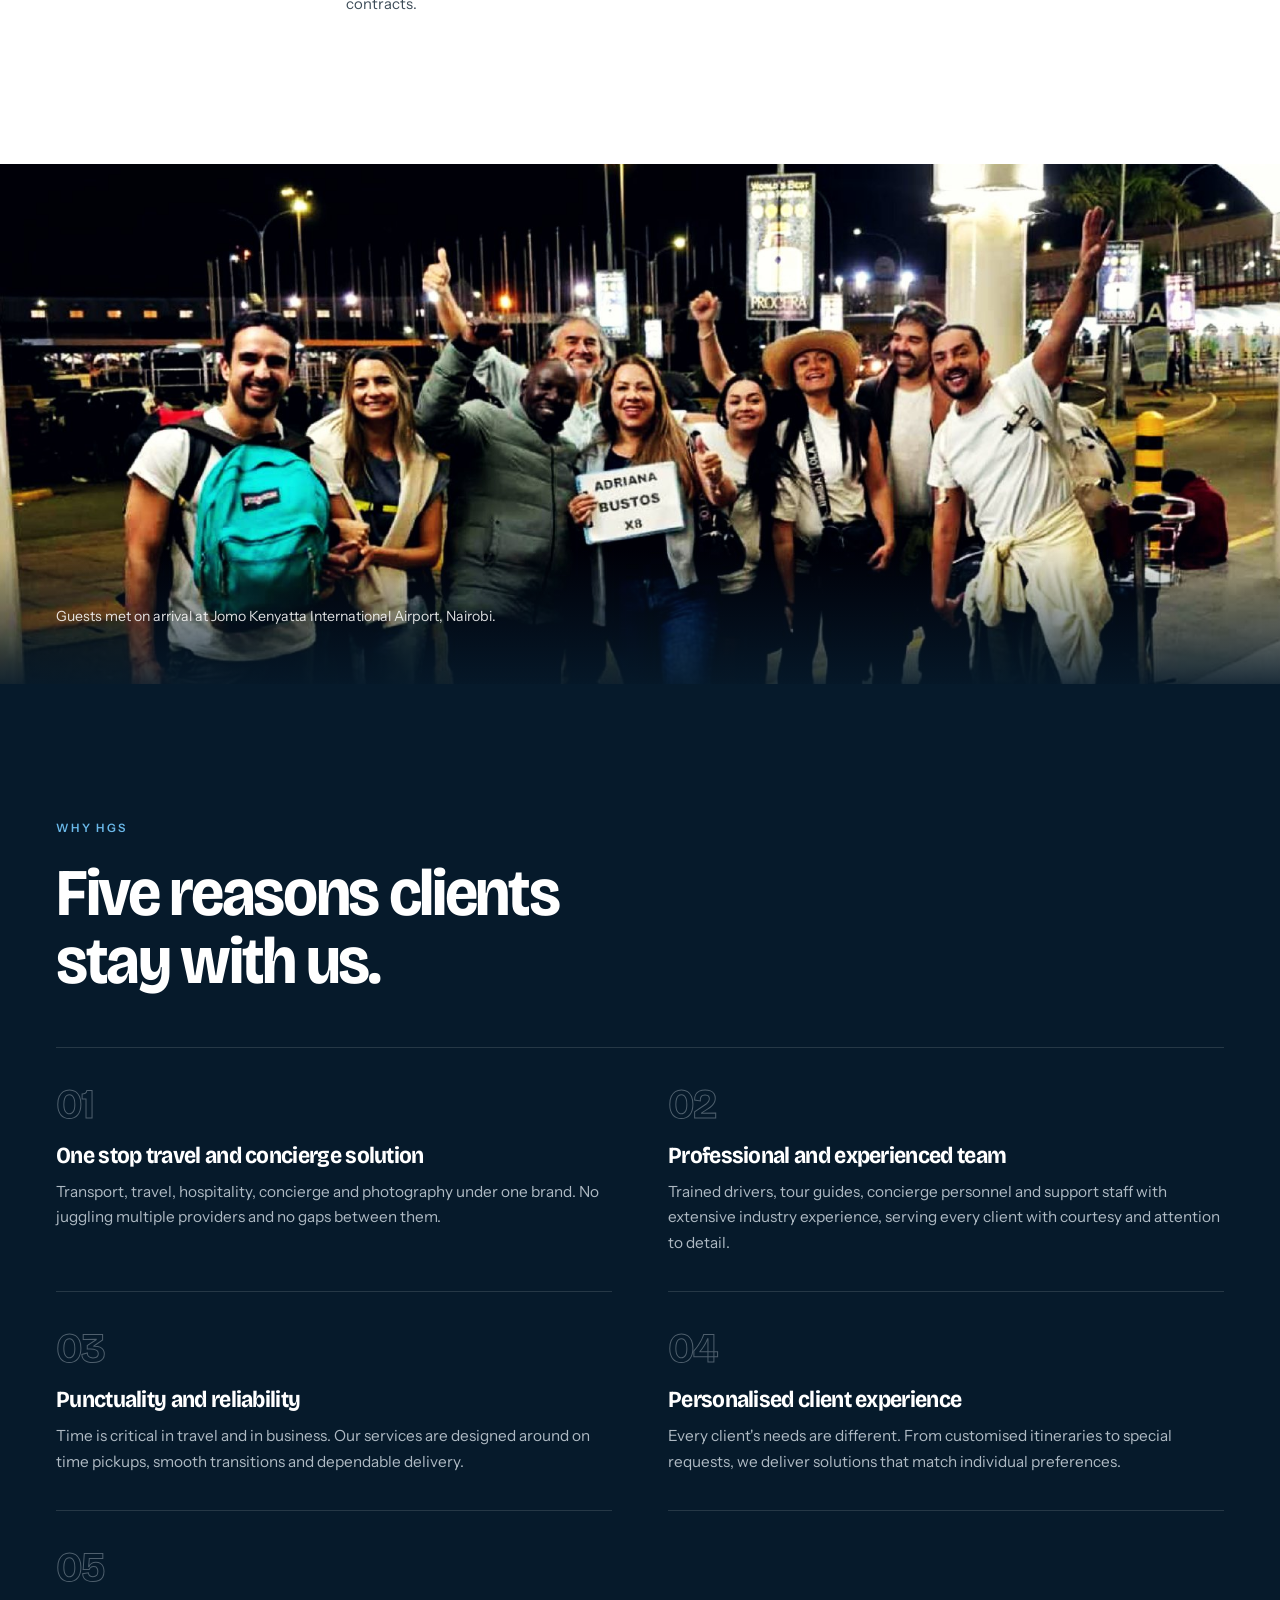
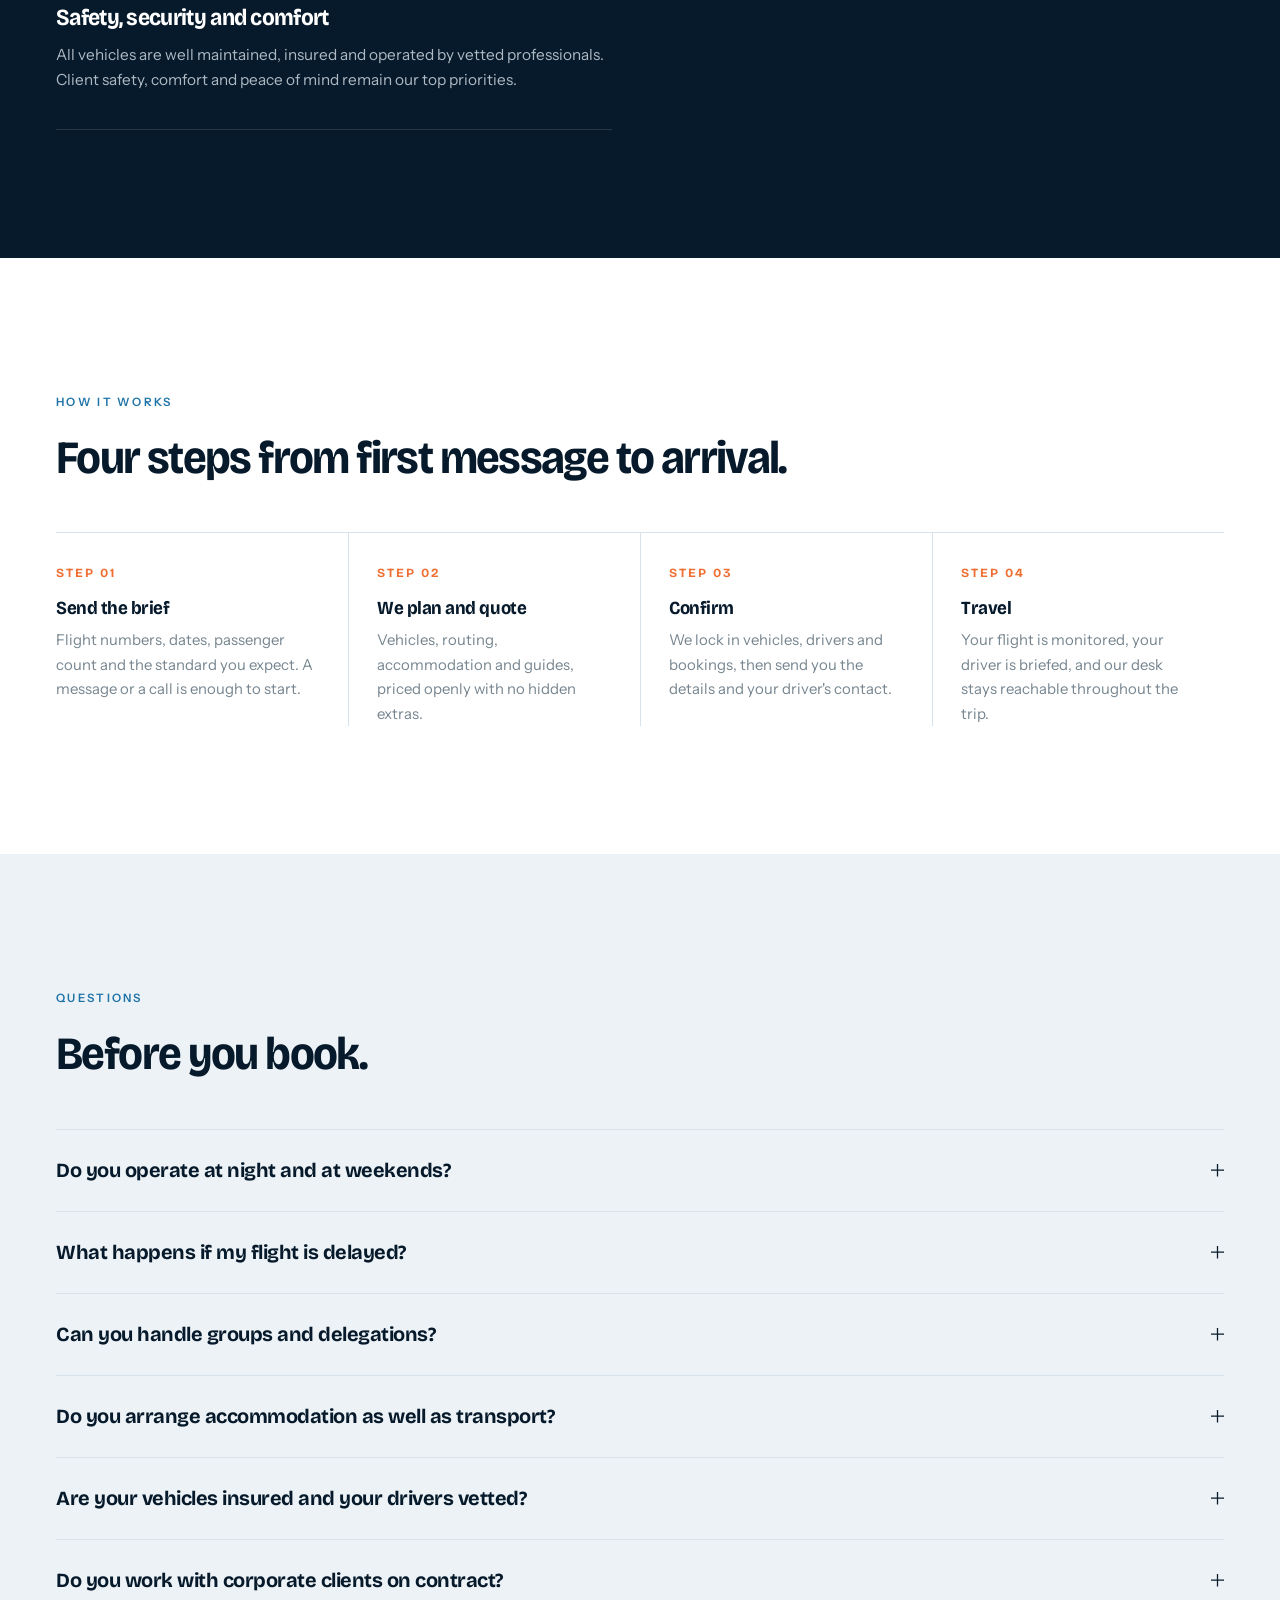
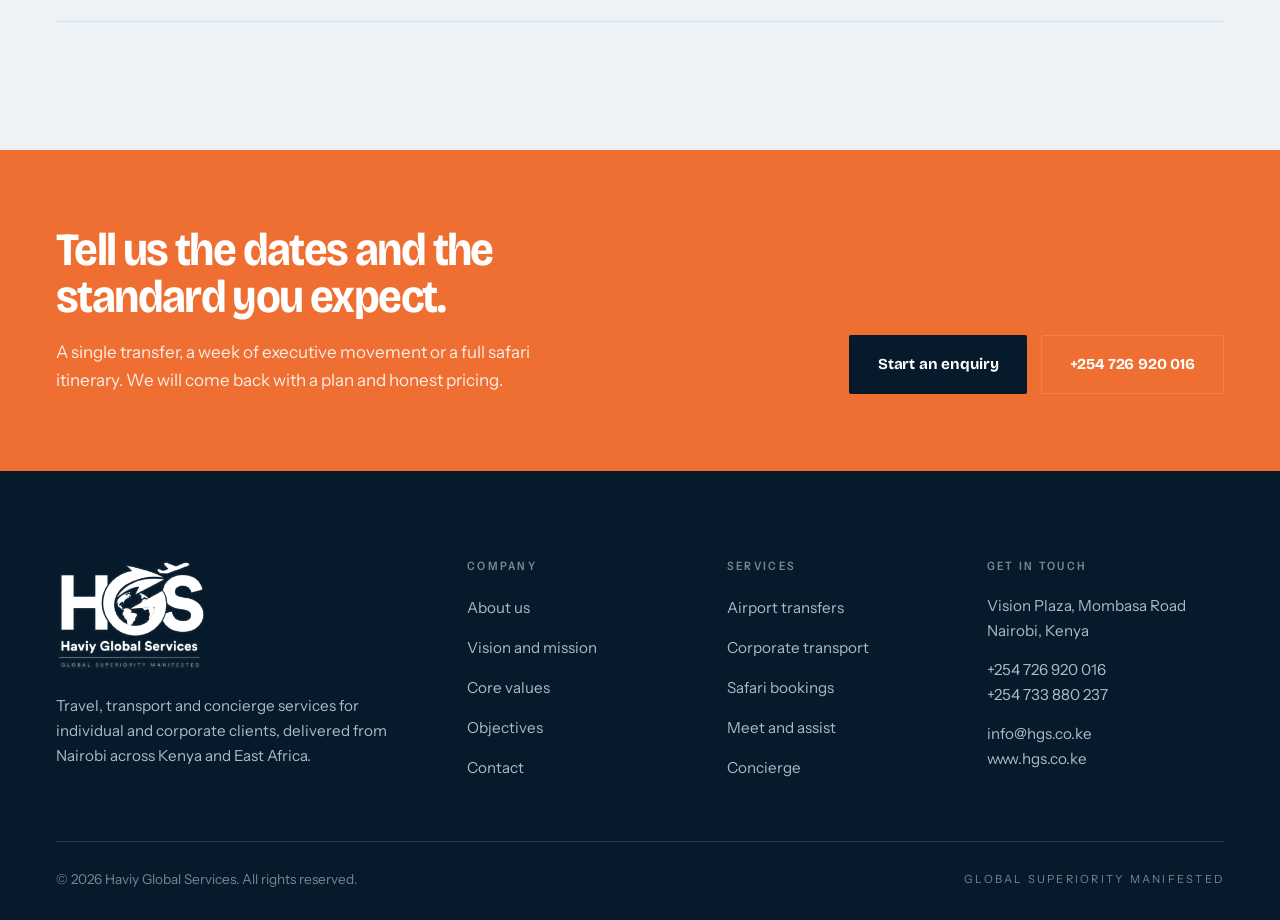
==== commit 9970d2f6: "Rebuild the site with an editorial design system The first build was a generic corporate brochure: r" ====
--- a/index.html
+++ b/index.html
@@ -4,366 +4,478 @@
 <meta charset="utf-8">
 <meta name="viewport" content="width=device-width, initial-scale=1">
 <title>Haviy Global Services | Airport Transfers, Corporate Transport and Safaris in Kenya</title>
-<meta name="description" content="Haviy Global Services is a Nairobi based travel and transportation provider offering airport transfers, hotel transfers, corporate transport, safari and hotel bookings, city tours, meet and assist and concierge services.">
+<meta name="description" content="Nairobi based travel and transportation provider offering airport transfers, hotel transfers, corporate transport, safari and hotel bookings, city tours, meet and assist, concierge services and professional photography.">
 <meta property="og:type" content="website">
 <meta property="og:title" content="Haviy Global Services | Airport Transfers, Corporate Transport and Safaris in Kenya">
-<meta property="og:description" content="Haviy Global Services is a Nairobi based travel and transportation provider offering airport transfers, hotel transfers, corporate transport, safari and hotel bookings, city tours, meet and assist and concierge services.">
+<meta property="og:description" content="Nairobi based travel and transportation provider offering airport transfers, hotel transfers, corporate transport, safari and hotel bookings, city tours, meet and assist, concierge services and professional photography.">
 <meta property="og:image" content="assets/img/hero.jpg">
 <meta property="og:site_name" content="Haviy Global Services">
 <meta name="twitter:card" content="summary_large_image">
-<meta name="theme-color" content="#1e73a7">
+<meta name="theme-color" content="#061a2b">
 <link rel="icon" href="assets/img/mark.png" type="image/png">
 <link rel="apple-touch-icon" href="assets/img/mark.png">
 <link rel="preconnect" href="https://fonts.googleapis.com">
 <link rel="preconnect" href="https://fonts.gstatic.com" crossorigin>
-<link href="https://fonts.googleapis.com/css2?family=Inter:wght@400;500;600&family=Plus+Jakarta+Sans:wght@600;700;800&display=swap" rel="stylesheet">
+<link href="https://fonts.googleapis.com/css2?family=Bricolage+Grotesque:opsz,wdth,wght@12..96,75..100,400..800&family=Instrument+Sans:ital,wght@0,400..700;1,400..700&display=swap" rel="stylesheet">
 <link rel="stylesheet" href="assets/css/styles.css">
 </head>
 <body>
 
+<script>document.documentElement.className += ' js';</script>
+
 <a class="skip-link" href="#main">Skip to content</a>
 
-<header class="site-header">
-  <div class="container header-inner">
-    <a class="brand" href="index.html" aria-label="Haviy Global Services home">
-      <img src="assets/img/logo.png" alt="Haviy Global Services" width="212" height="155">
+<header class="masthead">
+  <div class="shell-wide masthead-in">
+    <a class="logo" href="index.html" aria-label="Haviy Global Services, home">
+      <img class="logo-ink" src="assets/img/logo.png" alt="" aria-hidden="true">
+      <img class="logo-full" src="assets/img/logo.png" alt="Haviy Global Services">
     </a>
 
-    <nav class="nav" aria-label="Primary">
-      <a href="index.html" data-nav="home" class="is-active" aria-current="page">Home</a>
-      <a href="about.html" data-nav="about">About</a>
-      <a href="services.html" data-nav="services">Services</a>
-      <a href="index.html#why-us" data-nav="why">Why HGS</a>
-      <a href="contact.html" data-nav="contact">Contact</a>
+    <nav class="mast-nav" aria-label="Primary">
+      <a class="mast-link" href="index.html" data-nav="home" aria-current="page">Home</a>
+      <a class="mast-link" href="about.html" data-nav="about">About</a>
+      <a class="mast-link" href="services.html" data-nav="services">Services</a>
+      <a class="mast-link" href="index.html#fleet" data-nav="fleet">Fleet</a>
+      <a class="mast-link" href="index.html#destinations" data-nav="destinations">Destinations</a>
+      <a class="mast-link" href="contact.html" data-nav="contact">Contact</a>
     </nav>
 
-    <div class="header-actions">
-      <a class="btn btn--primary header-cta" href="contact.html">Request a quote</a>
-      <button class="nav-toggle" type="button" aria-expanded="false" aria-controls="mobile-nav" aria-label="Open menu">
+    <div class="mast-right">
+      <a class="mast-phone" href="tel:+254726920016">
+        <svg width="15" height="15" viewBox="0 0 24 24" fill="none" stroke="currentColor" stroke-width="2" stroke-linecap="round" stroke-linejoin="round" aria-hidden="true"><path d="M22 16.9v3a2 2 0 0 1-2.2 2 19.8 19.8 0 0 1-8.6-3.1 19.5 19.5 0 0 1-6-6A19.8 19.8 0 0 1 2.1 4.2 2 2 0 0 1 4.1 2h3a2 2 0 0 1 2 1.7c.1 1 .4 1.9.7 2.8a2 2 0 0 1-.4 2.1L8.1 9.9a16 16 0 0 0 6 6l1.3-1.3a2 2 0 0 1 2.1-.5c.9.4 1.8.6 2.8.8a2 2 0 0 1 1.7 2Z"/></svg>
+        +254 726 920 016
+      </a>
+      <a class="act act-ember mast-cta" href="contact.html">Request a quote</a>
+      <button class="burger" type="button" aria-expanded="false" aria-controls="drawer" aria-label="Menu">
         <span></span><span></span><span></span>
       </button>
     </div>
   </div>
-
-  <div class="mobile-nav" id="mobile-nav">
-    <a href="index.html" data-nav="home" class="is-active" aria-current="page">Home</a>
-    <a href="about.html" data-nav="about">About</a>
-    <a href="services.html" data-nav="services">Services</a>
-    <a href="index.html#why-us" data-nav="why">Why HGS</a>
-    <a href="contact.html" data-nav="contact">Contact</a>
-    <a class="btn btn--primary" href="contact.html">Request a quote</a>
-  </div>
 </header>
+
+<div class="drawer" id="drawer">
+  <a class="drawer-link" href="index.html"><i>01</i> Home</a>
+  <a class="drawer-link" href="about.html"><i>02</i> About</a>
+  <a class="drawer-link" href="services.html"><i>03</i> Services</a>
+  <a class="drawer-link" href="index.html#fleet"><i>04</i> Fleet</a>
+  <a class="drawer-link" href="index.html#destinations"><i>05</i> Destinations</a>
+  <a class="drawer-link" href="contact.html"><i>06</i> Contact</a>
+  <div class="drawer-foot">
+    <a href="tel:+254726920016">+254 726 920 016</a>
+    <a href="mailto:info@hgs.co.ke">info@hgs.co.ke</a>
+    <span>Vision Plaza, Mombasa Road, Nairobi</span>
+  </div>
+</div>
 
 <main id="main">
 <section class="hero">
-  <div class="hero__media">
-    <img src="assets/img/hero.jpg" alt="Executive vehicle on an airport runway at sunset" fetchpriority="high" width="1800" height="610">
-  </div>
-  <div class="container">
-    <div class="hero__inner">
-      <span class="eyebrow eyebrow--light">Nairobi, Kenya</span>
-      <h1>Travel, transport and concierge services, <em>done properly</em>.</h1>
-      <p class="hero__text">Haviy Global Services delivers seamless, safe and luxurious travel experiences for individual and corporate clients. Airport transfers, corporate transport, safaris, city tours and full concierge support under one trusted brand.</p>
-      <div class="btn-row">
-        <a class="btn btn--primary" href="contact.html">Book a service</a>
-        <a class="btn btn--ghost" href="services.html">Explore our services</a>
-      </div>
-      <ul class="hero-points">
-        <li><svg width="17" height="17" viewBox="0 0 24 24" fill="none" stroke="currentColor" stroke-width="3" stroke-linecap="round" stroke-linejoin="round" aria-hidden="true"><path d="m20 6-11 11-5-5"/></svg>24/7 availability</li>
-        <li><svg width="17" height="17" viewBox="0 0 24 24" fill="none" stroke="currentColor" stroke-width="3" stroke-linecap="round" stroke-linejoin="round" aria-hidden="true"><path d="m20 6-11 11-5-5"/></svg>Vetted, uniformed chauffeurs</li>
-        <li><svg width="17" height="17" viewBox="0 0 24 24" fill="none" stroke="currentColor" stroke-width="3" stroke-linecap="round" stroke-linejoin="round" aria-hidden="true"><path d="m20 6-11 11-5-5"/></svg>Fully insured vehicles</li>
-        <li><svg width="17" height="17" viewBox="0 0 24 24" fill="none" stroke="currentColor" stroke-width="3" stroke-linecap="round" stroke-linejoin="round" aria-hidden="true"><path d="m20 6-11 11-5-5"/></svg>Real time flight monitoring</li>
-      </ul>
-    </div>
-  </div>
-</section>
-
-<svg class="hero-wave" viewBox="0 0 1440 70" preserveAspectRatio="none" aria-hidden="true" focusable="false">
-  <path fill="currentColor" d="M0 34c180 42 360 42 540 20S900-4 1080 6s240 34 360 42v22H0Z"/>
-</svg>
-
-<section class="section section--tight">
-  <div class="container">
-    <ul class="stats reveal">
-      <li class="stat"><div class="stat__value"><span data-count="9">9</span></div><div class="stat__label">Service lines under one brand</div></li>
-      <li class="stat"><div class="stat__value"><span data-count="24">24</span>/7</div><div class="stat__label">Availability, every day of the year</div></li>
-      <li class="stat"><div class="stat__value"><span data-count="100" data-suffix="%">100%</span></div><div class="stat__label">Vetted drivers and insured vehicles</div></li>
-      <li class="stat"><div class="stat__value">EA</div><div class="stat__label">Kenya and East Africa coverage</div></li>
-    </ul>
-  </div>
-</section>
-
-<section class="section" id="about" style="padding-top: 0;">
-  <div class="container">
-    <div class="split split--media-right">
-      <div class="split__media reveal">
-        <div class="figure-stack">
-          <div class="figure-stack__main"><img src="assets/img/savanna.jpg" alt="Giraffes grazing on the Kenyan savannah" width="757" height="947" loading="lazy"></div>
-          <div class="figure-stack__badge"><img src="assets/img/handshake.jpg" alt="Two people shaking hands" width="398" height="397" loading="lazy"></div>
-        </div>
-      </div>
-      <div class="reveal">
-        <span class="eyebrow">Company overview</span>
-        <h2>Local expertise, international standards</h2>
-        <p class="lead">Haviy Global Services is a premier travel and transportation solutions provider dedicated to delivering seamless, safe and luxurious experiences for both individual and corporate clients.</p>
-        <p>Headquartered in Nairobi, Kenya, we specialise in airport transfers, hotel transfers, corporate transport, VIP services, hotel and safari bookings, city tours, airport meet and assist, and bespoke concierge solutions.</p>
+  <div class="hero-media">
+    <picture>
+      <source media="(max-width: 780px)" srcset="assets/img/hero-portrait.jpg">
+      <img src="assets/img/hero.jpg" alt="Arriving guests met by a Haviy Global Services chauffeur" fetchpriority="high" width="2400" height="787">
+    </picture>
+  </div>
+  <div class="hero-scrim"></div>
+
+  <div class="shell-wide hero-in">
+    <div class="hero-copy">
+      <span class="hero-tag tag">Nairobi &middot; Kenya &middot; East Africa</span>
+      <h1 class="display-xl">Arrive like the<br>city was <span class="soft">expecting you.</span></h1>
+      <p class="hero-sub body-l">Airport transfers, corporate transport, safaris and concierge care, run by one team from the moment your flight is booked to the moment you leave.</p>
+      <div class="acts hero-acts">
+        <a class="act act-ember" href="contact.html">Request a quote
+          <svg width="16" height="16" viewBox="0 0 24 24" fill="none" stroke="currentColor" stroke-width="2.4" stroke-linecap="round" stroke-linejoin="round" aria-hidden="true"><path d="M5 12h14m-6-7 7 7-7 7"/></svg>
+        </a>
+        <a class="act act-line-light" href="services.html">What we do</a>
+      </div>
+    </div>
+
+    <form class="quickbar" id="quickbar">
+      <div class="qb-field">
+        <label for="q-service">Service</label>
+        <select id="q-service" name="service">
+          <option>Airport transfers</option>
+          <option>Hotel transfers</option>
+          <option>Corporate transport</option>
+          <option>Hotel booking</option>
+          <option>Safari booking</option>
+          <option>City tours</option>
+          <option>Airport meet and assist</option>
+          <option>Concierge services</option>
+          <option>Photography and videography</option>
+        </select>
+      </div>
+      <div class="qb-field">
+        <label for="q-date">Date</label>
+        <input type="date" id="q-date" name="date">
+      </div>
+      <div class="qb-field">
+        <label for="q-pax">Passengers</label>
+        <select id="q-pax" name="pax">
+          <option>1</option><option>2</option><option>3 to 4</option>
+          <option>5 to 8</option><option>9 to 16</option><option>17 or more</option>
+        </select>
+      </div>
+      <button class="act act-ember" type="submit">Check availability</button>
+    </form>
+  </div>
+</section>
+
+<div class="ticker" aria-hidden="true">
+  <div class="ticker-track">
+    <span>Airport transfers</span><span>Hotel transfers</span><span>Corporate transport</span><span>Hotel bookings</span><span>Safari bookings</span><span>City tours</span><span>Meet &amp; assist</span><span>Concierge</span><span>Photography</span>
+    <span>Airport transfers</span><span>Hotel transfers</span><span>Corporate transport</span><span>Hotel bookings</span><span>Safari bookings</span><span>City tours</span><span>Meet &amp; assist</span><span>Concierge</span><span>Photography</span>
+  </div>
+</div>
+
+<section class="chapter" id="about">
+  <div class="shell-wide">
+    <div class="statement">
+      <div class="rv">
+        <span class="tag">Company overview</span>
+        <h2 class="display-l" style="margin-top: 22px;">Local expertise, held to an international standard.</h2>
+      </div>
+      <div class="statement-side rv">
+        <p class="body-l" style="color: var(--heading); font-weight: 500;">Haviy Global Services is a premier travel and transportation solutions provider delivering seamless, safe and luxurious experiences for individual and corporate clients.</p>
+        <p>Headquartered in Nairobi, we specialise in airport transfers, hotel transfers, corporate transport, VIP services, hotel and safari bookings, city tours, airport meet and assist, and bespoke concierge solutions.</p>
         <p>Our goal is to redefine excellence in travel services by combining local expertise with international standards of professionalism, safety and personalised care.</p>
-        <div class="btn-row" style="margin-top: 30px;">
-          <a class="btn btn--blue" href="about.html">More about HGS</a>
-          <a class="btn btn--outline" href="contact.html">Talk to our team</a>
-        </div>
-      </div>
-    </div>
-  </div>
-</section>
-
-<section class="section section--tint" id="vision">
-  <div class="container">
-    <div class="grid grid--2">
-      <article class="pledge pledge--blue reveal">
-        <div class="pledge__icon">
-          <svg width="24" height="24" viewBox="0 0 24 24" fill="none" stroke="currentColor" stroke-width="2" stroke-linecap="round" stroke-linejoin="round" aria-hidden="true"><path d="M2 12s3.6-7 10-7 10 7 10 7-3.6 7-10 7-10-7-10-7Z"/><circle cx="12" cy="12" r="3"/></svg>
-        </div>
-        <h3>Vision statement</h3>
-        <p>To become a leading global standard travel and concierge services provider in Africa, renowned for excellence, reliability and exceptional customer experiences.</p>
-      </article>
-      <article class="pledge pledge--navy reveal">
-        <div class="pledge__icon">
-          <svg width="24" height="24" viewBox="0 0 24 24" fill="none" stroke="currentColor" stroke-width="2" stroke-linecap="round" stroke-linejoin="round" aria-hidden="true"><circle cx="12" cy="12" r="9"/><circle cx="12" cy="12" r="4"/><circle cx="12" cy="12" r="1" fill="currentColor"/></svg>
-        </div>
-        <h3>Mission statement</h3>
-        <p>To simplify and elevate travel experiences by offering safe, efficient, luxurious and personalised transport, tourism and concierge services, while exceeding client expectations at every touchpoint.</p>
-      </article>
-    </div>
-  </div>
-</section>
-
-<section class="section" id="services">
-  <div class="container">
-    <div class="section-head section-head--center">
-      <span class="eyebrow">What we do</span>
-      <h2>Nine services, one trusted partner</h2>
-      <p class="lead">From the moment a client lands to the moment they depart, every part of the journey is planned, coordinated and delivered by our own team.</p>
-    </div>
-
-    <div class="grid grid--3">
-      <article class="service-card reveal">
-        <div class="service-card__media"><img src="assets/img/jet.jpg" alt="Private jet and executive car at dusk" width="458" height="587" loading="lazy"></div>
-        <div class="service-card__body">
-          <h3>Airport transfers</h3>
-          <p>Pre scheduled inbound and outbound transfers with meet and greet, luggage assistance and real time flight monitoring, around the clock.</p>
-          <a class="service-card__link" href="services.html#airport-transfers">See the detail <svg width="16" height="16" viewBox="0 0 24 24" fill="none" stroke="currentColor" stroke-width="2.5" stroke-linecap="round" stroke-linejoin="round" aria-hidden="true"><path d="M5 12h14m-6-7 7 7-7 7"/></svg></a>
-        </div>
-      </article>
-
-      <article class="service-card reveal">
-        <div class="service-card__media"><img src="assets/img/doorman.jpg" alt="Guests arriving at a hotel entrance" width="449" height="575" loading="lazy"></div>
-        <div class="service-card__body">
-          <h3>Hotel transfers</h3>
-          <p>Airport to hotel, inter hotel and conference transfers coordinated with check in times, with flexible routing and reliable returns.</p>
-          <a class="service-card__link" href="services.html#hotel-transfers">See the detail <svg width="16" height="16" viewBox="0 0 24 24" fill="none" stroke="currentColor" stroke-width="2.5" stroke-linecap="round" stroke-linejoin="round" aria-hidden="true"><path d="M5 12h14m-6-7 7 7-7 7"/></svg></a>
-        </div>
-      </article>
-
-      <article class="service-card reveal">
-        <div class="service-card__media"><img src="assets/img/chauffeur.jpg" alt="Uniformed chauffeur driving a corporate client" width="825" height="550" loading="lazy"></div>
-        <div class="service-card__body">
-          <h3>Corporate transport</h3>
-          <p>Dedicated chauffeur driven transport for executives and teams, with uniformed drivers, consolidated billing and long term contracts.</p>
-          <a class="service-card__link" href="services.html#corporate-transport">See the detail <svg width="16" height="16" viewBox="0 0 24 24" fill="none" stroke="currentColor" stroke-width="2.5" stroke-linecap="round" stroke-linejoin="round" aria-hidden="true"><path d="M5 12h14m-6-7 7 7-7 7"/></svg></a>
-        </div>
-      </article>
-
-      <article class="service-card reveal">
-        <div class="service-card__media"><img src="assets/img/hotelbook.jpg" alt="Guest checking in at a hotel reception" width="428" height="357" loading="lazy"></div>
-        <div class="service-card__body">
-          <h3>Hotel bookings</h3>
-          <p>Luxury, boutique, mid range and corporate accommodation at negotiated rates, including group and long stay reservations.</p>
-          <a class="service-card__link" href="services.html#hotel-booking">See the detail <svg width="16" height="16" viewBox="0 0 24 24" fill="none" stroke="currentColor" stroke-width="2.5" stroke-linecap="round" stroke-linejoin="round" aria-hidden="true"><path d="M5 12h14m-6-7 7 7-7 7"/></svg></a>
-        </div>
-      </article>
-
-      <article class="service-card reveal">
-        <div class="service-card__media"><img src="assets/img/safarijeep.jpg" alt="Guests photographing wildlife from a safari vehicle" width="453" height="503" loading="lazy"></div>
-        <div class="service-card__body">
-          <h3>Safari bookings</h3>
-          <p>Customised itineraries across Kenya's national parks, with professional guides, 4x4 vehicles and fully managed logistics.</p>
-          <a class="service-card__link" href="services.html#safari-booking">See the detail <svg width="16" height="16" viewBox="0 0 24 24" fill="none" stroke="currentColor" stroke-width="2.5" stroke-linecap="round" stroke-linejoin="round" aria-hidden="true"><path d="M5 12h14m-6-7 7 7-7 7"/></svg></a>
-        </div>
-      </article>
-
-      <article class="service-card reveal">
-        <div class="service-card__media"><img src="assets/img/city.jpg" alt="Nairobi city skyline" width="465" height="547" loading="lazy"></div>
-        <div class="service-card__body">
-          <h3>City tours</h3>
-          <p>Guided exploration for international guests, covering cultural sites, landmarks, markets and cuisine with multilingual guides.</p>
-          <a class="service-card__link" href="services.html#city-tours">See the detail <svg width="16" height="16" viewBox="0 0 24 24" fill="none" stroke="currentColor" stroke-width="2.5" stroke-linecap="round" stroke-linejoin="round" aria-hidden="true"><path d="M5 12h14m-6-7 7 7-7 7"/></svg></a>
-        </div>
-      </article>
-
-      <article class="service-card reveal">
-        <div class="service-card__media"><img src="assets/img/traveller.jpg" alt="Traveller arriving in an airport terminal" width="401" height="572" loading="lazy"></div>
-        <div class="service-card__body">
-          <h3>Airport meet and assist</h3>
-          <p>Arrival gate welcome, fast track processing, terminal escort and departure support, including VIP and special needs handling.</p>
-          <a class="service-card__link" href="services.html#meet-assist">See the detail <svg width="16" height="16" viewBox="0 0 24 24" fill="none" stroke="currentColor" stroke-width="2.5" stroke-linecap="round" stroke-linejoin="round" aria-hidden="true"><path d="M5 12h14m-6-7 7 7-7 7"/></svg></a>
-        </div>
-      </article>
-
-      <article class="service-card reveal">
-        <div class="service-card__media"><img src="assets/img/cardoor.jpg" alt="Chauffeur opening the door of a luxury vehicle" width="466" height="665" loading="lazy"></div>
-        <div class="service-card__body">
-          <h3>Concierge services</h3>
-          <p>Personalised travel planning, dining reservations, event ticketing, lifestyle management and emergency support at any hour.</p>
-          <a class="service-card__link" href="services.html#concierge">See the detail <svg width="16" height="16" viewBox="0 0 24 24" fill="none" stroke="currentColor" stroke-width="2.5" stroke-linecap="round" stroke-linejoin="round" aria-hidden="true"><path d="M5 12h14m-6-7 7 7-7 7"/></svg></a>
-        </div>
-      </article>
-
-      <article class="service-card reveal">
-        <div class="service-card__media"><img src="assets/img/camera.jpg" alt="Professional camera capturing a city at night" width="724" height="453" loading="lazy"></div>
-        <div class="service-card__body">
-          <h3>Photography and videography</h3>
-          <p>Professional coverage of arrivals, departures, corporate events, tours and safaris, capturing moments worth keeping.</p>
-          <a class="service-card__link" href="services.html#photography">See the detail <svg width="16" height="16" viewBox="0 0 24 24" fill="none" stroke="currentColor" stroke-width="2.5" stroke-linecap="round" stroke-linejoin="round" aria-hidden="true"><path d="M5 12h14m-6-7 7 7-7 7"/></svg></a>
-        </div>
-      </article>
-    </div>
-  </div>
-</section>
-
-<section class="section section--tint" id="why-us">
-  <div class="container">
-    <div class="split">
-      <div class="split__media reveal">
-        <div class="figure-stack">
-          <div class="figure-stack__main"><img src="assets/img/team.jpg" alt="HGS team welcoming a group of guests at the airport" width="1600" height="1070" loading="lazy"></div>
-        </div>
-      </div>
-      <div class="reveal">
-        <span class="eyebrow">Why choose us</span>
-        <h2>Five reasons clients stay with HGS</h2>
-        <ul class="numbered" style="margin-top: 28px;">
-          <li>
-            <h4>One stop travel and concierge solution</h4>
-            <p>Transport, travel, hospitality, concierge and photography under one trusted brand. No juggling multiple providers and no gaps in coordination.</p>
-          </li>
-          <li>
-            <h4>Professional and experienced team</h4>
-            <p>Trained drivers, tour guides, concierge personnel and support staff with extensive industry experience, serving every client with courtesy and attention to detail.</p>
-          </li>
-          <li>
-            <h4>Punctuality and reliability</h4>
-            <p>Time is critical in travel and business. Our services are built around on time pickups, smooth transitions and dependable delivery.</p>
-          </li>
-          <li>
-            <h4>Personalised client experience</h4>
-            <p>Every client is different. From customised itineraries to special requests, we tailor our services to match individual preferences.</p>
-          </li>
-          <li>
-            <h4>Safety, security and comfort</h4>
-            <p>All vehicles are well maintained, insured and operated by vetted professionals. Client safety, comfort and peace of mind remain our top priorities.</p>
-          </li>
-        </ul>
-      </div>
-    </div>
-  </div>
-</section>
-
-<section class="section">
-  <div class="container">
-    <div class="section-head section-head--center">
-      <span class="eyebrow">Core values</span>
-      <h2>The standards behind every journey</h2>
-    </div>
-    <div class="grid grid--4">
-      <article class="value-item reveal"><h4>Customer excellence</h4><p>We place client satisfaction at the heart of every operation.</p></article>
-      <article class="value-item reveal"><h4>Professionalism</h4><p>Our team upholds the highest standards of conduct and service delivery.</p></article>
-      <article class="value-item reveal"><h4>Reliability and punctuality</h4><p>Time is valuable. We honour it without compromise.</p></article>
-      <article class="value-item reveal"><h4>Safety and security</h4><p>Passenger safety is our top priority on every trip.</p></article>
-      <article class="value-item reveal"><h4>Integrity and transparency</h4><p>Honest pricing and ethical operations guide our business.</p></article>
-      <article class="value-item reveal"><h4>Discretion and confidentiality</h4><p>Especially for VIP and corporate clients who expect privacy.</p></article>
-      <article class="value-item reveal"><h4>Innovation</h4><p>We embrace modern systems to enhance service efficiency.</p></article>
-      <article class="value-item reveal"><h4>Cultural sensitivity</h4><p>Respect for diverse cultures and global travellers.</p></article>
-    </div>
-  </div>
-</section>
-
-<section class="cta-band">
-  <div class="container">
-    <div class="cta-band__inner">
+        <div style="margin-top: 10px;"><a class="tlink" href="about.html">More about the company
+          <svg width="15" height="15" viewBox="0 0 24 24" fill="none" stroke="currentColor" stroke-width="2.4" stroke-linecap="round" stroke-linejoin="round" aria-hidden="true"><path d="M5 12h14m-6-7 7 7-7 7"/></svg>
+        </a></div>
+      </div>
+    </div>
+
+    <div class="stat-rail rv">
+      <div class="stat-cell"><div class="v nums"><span data-to="9">9</span></div><div class="k">Service lines run by one team, not subcontracted out</div></div>
+      <div class="stat-cell"><div class="v nums"><span data-to="24">24</span>/7</div><div class="k">Operations desk, including late night and dawn flights</div></div>
+      <div class="stat-cell"><div class="v nums"><span data-to="100">100</span><em>%</em></div><div class="k">Vetted drivers and fully insured vehicles</div></div>
+      <div class="stat-cell"><div class="v nums">01</div><div class="k">Point of contact for the whole journey</div></div>
+    </div>
+  </div>
+</section>
+
+<section class="chapter on-mist" id="services">
+  <div class="shell-wide">
+    <div class="index-head">
+      <div class="rv">
+        <span class="tag">What we do</span>
+        <h2 class="display-l" style="margin-top: 20px;">Nine service lines.<br>One point of contact.</h2>
+      </div>
+      <a class="tlink rv" href="services.html">All service detail
+        <svg width="15" height="15" viewBox="0 0 24 24" fill="none" stroke="currentColor" stroke-width="2.4" stroke-linecap="round" stroke-linejoin="round" aria-hidden="true"><path d="M5 12h14m-6-7 7 7-7 7"/></svg>
+      </a>
+    </div>
+
+    <div class="index-list rv">
+      <a class="index-row" href="services.html#airport-transfers" data-pic="assets/img/jet.jpg">
+        <span class="index-n">01</span>
+        <span class="index-t">Airport transfers</span>
+        <span class="index-d">Pre scheduled pickups, meet and greet, luggage assistance and live flight monitoring, inbound and outbound.</span>
+        <img class="index-thumb" src="assets/img/jet.jpg" alt="" aria-hidden="true" loading="lazy">
+        <span class="index-a"><svg width="20" height="20" viewBox="0 0 24 24" fill="none" stroke="currentColor" stroke-width="1.8" stroke-linecap="round" stroke-linejoin="round" aria-hidden="true"><path d="M5 12h14m-6-7 7 7-7 7"/></svg></span>
+      </a>
+      <a class="index-row" href="services.html#hotel-transfers" data-pic="assets/img/doorman.jpg">
+        <span class="index-n">02</span>
+        <span class="index-t">Hotel transfers</span>
+        <span class="index-d">Airport to hotel, inter hotel and conference movement, timed around check in and adjusted to traffic.</span>
+        <img class="index-thumb" src="assets/img/doorman.jpg" alt="" aria-hidden="true" loading="lazy">
+        <span class="index-a"><svg width="20" height="20" viewBox="0 0 24 24" fill="none" stroke="currentColor" stroke-width="1.8" stroke-linecap="round" stroke-linejoin="round" aria-hidden="true"><path d="M5 12h14m-6-7 7 7-7 7"/></svg></span>
+      </a>
+      <a class="index-row" href="services.html#corporate-transport" data-pic="assets/img/chauffeur.jpg">
+        <span class="index-n">03</span>
+        <span class="index-t">Corporate transport</span>
+        <span class="index-d">Chauffeur driven vehicles for executives and teams, with uniformed drivers and consolidated billing.</span>
+        <img class="index-thumb" src="assets/img/chauffeur.jpg" alt="" aria-hidden="true" loading="lazy">
+        <span class="index-a"><svg width="20" height="20" viewBox="0 0 24 24" fill="none" stroke="currentColor" stroke-width="1.8" stroke-linecap="round" stroke-linejoin="round" aria-hidden="true"><path d="M5 12h14m-6-7 7 7-7 7"/></svg></span>
+      </a>
+      <a class="index-row" href="services.html#hotel-booking" data-pic="assets/img/reception.jpg">
+        <span class="index-n">04</span>
+        <span class="index-t">Hotel bookings</span>
+        <span class="index-d">Luxury, boutique, mid range and corporate accommodation at negotiated rates, aligned with your transport.</span>
+        <img class="index-thumb" src="assets/img/reception.jpg" alt="" aria-hidden="true" loading="lazy">
+        <span class="index-a"><svg width="20" height="20" viewBox="0 0 24 24" fill="none" stroke="currentColor" stroke-width="1.8" stroke-linecap="round" stroke-linejoin="round" aria-hidden="true"><path d="M5 12h14m-6-7 7 7-7 7"/></svg></span>
+      </a>
+      <a class="index-row" href="services.html#safari-booking" data-pic="assets/img/safari4x4.jpg">
+        <span class="index-n">05</span>
+        <span class="index-t">Safari bookings</span>
+        <span class="index-d">Customised itineraries across Kenya's parks with professional guides, 4x4 vehicles and managed logistics.</span>
+        <img class="index-thumb" src="assets/img/safari4x4.jpg" alt="" aria-hidden="true" loading="lazy">
+        <span class="index-a"><svg width="20" height="20" viewBox="0 0 24 24" fill="none" stroke="currentColor" stroke-width="1.8" stroke-linecap="round" stroke-linejoin="round" aria-hidden="true"><path d="M5 12h14m-6-7 7 7-7 7"/></svg></span>
+      </a>
+      <a class="index-row" href="services.html#city-tours" data-pic="assets/img/nairobi.jpg">
+        <span class="index-n">06</span>
+        <span class="index-t">City tours</span>
+        <span class="index-d">Guided exploration for international guests, covering heritage, markets and cuisine with multilingual guides.</span>
+        <img class="index-thumb" src="assets/img/nairobi.jpg" alt="" aria-hidden="true" loading="lazy">
+        <span class="index-a"><svg width="20" height="20" viewBox="0 0 24 24" fill="none" stroke="currentColor" stroke-width="1.8" stroke-linecap="round" stroke-linejoin="round" aria-hidden="true"><path d="M5 12h14m-6-7 7 7-7 7"/></svg></span>
+      </a>
+      <a class="index-row" href="services.html#meet-assist" data-pic="assets/img/traveller.jpg">
+        <span class="index-n">07</span>
+        <span class="index-t">Airport meet &amp; assist</span>
+        <span class="index-d">Gate welcome, fast track processing, terminal escort and departure support, including VIP handling.</span>
+        <img class="index-thumb" src="assets/img/traveller.jpg" alt="" aria-hidden="true" loading="lazy">
+        <span class="index-a"><svg width="20" height="20" viewBox="0 0 24 24" fill="none" stroke="currentColor" stroke-width="1.8" stroke-linecap="round" stroke-linejoin="round" aria-hidden="true"><path d="M5 12h14m-6-7 7 7-7 7"/></svg></span>
+      </a>
+      <a class="index-row" href="services.html#concierge" data-pic="assets/img/concierge.jpg">
+        <span class="index-n">08</span>
+        <span class="index-t">Concierge</span>
+        <span class="index-d">Travel planning, dining reservations, event ticketing, lifestyle management and urgent requests at any hour.</span>
+        <img class="index-thumb" src="assets/img/concierge.jpg" alt="" aria-hidden="true" loading="lazy">
+        <span class="index-a"><svg width="20" height="20" viewBox="0 0 24 24" fill="none" stroke="currentColor" stroke-width="1.8" stroke-linecap="round" stroke-linejoin="round" aria-hidden="true"><path d="M5 12h14m-6-7 7 7-7 7"/></svg></span>
+      </a>
+      <a class="index-row" href="services.html#photography" data-pic="assets/img/camera.jpg">
+        <span class="index-n">09</span>
+        <span class="index-t">Photography &amp; video</span>
+        <span class="index-d">Coverage of arrivals and departures, corporate events, city tours and safaris by professional photographers.</span>
+        <img class="index-thumb" src="assets/img/camera.jpg" alt="" aria-hidden="true" loading="lazy">
+        <span class="index-a"><svg width="20" height="20" viewBox="0 0 24 24" fill="none" stroke="currentColor" stroke-width="1.8" stroke-linecap="round" stroke-linejoin="round" aria-hidden="true"><path d="M5 12h14m-6-7 7 7-7 7"/></svg></span>
+      </a>
+    </div>
+  </div>
+</section>
+
+<section class="dest chapter" id="destinations">
+  <div class="dest-media"><img src="assets/img/plains.jpg" alt="" aria-hidden="true" loading="lazy" width="1560" height="1040"></div>
+  <div class="dest-scrim"></div>
+  <div class="shell-wide dest-in on-ink" style="background: none;">
+    <div class="index-head">
+      <div class="rv">
+        <span class="tag">Where we go</span>
+        <h2 class="display-l" style="margin-top: 20px;">Kenya, arranged<br>end to end.</h2>
+      </div>
+      <p class="measure-sm rv" style="color: var(--on-ink);">Safari itineraries, lodge and camp bookings, guides and transport, coordinated as one package rather than four separate suppliers.</p>
+    </div>
+
+    <div class="dest-grid rv">
+      <div class="dest-item"><h3>Maasai Mara National Reserve</h3><span>Road or air</span></div>
+      <div class="dest-item"><h3>Amboseli National Park</h3><span>Road or air</span></div>
+      <div class="dest-item"><h3>Tsavo East and Tsavo West</h3><span>Road</span></div>
+      <div class="dest-item"><h3>Lake Nakuru National Park</h3><span>Road</span></div>
+      <div class="dest-item"><h3>Samburu National Reserve</h3><span>Road or air</span></div>
+      <div class="dest-item"><h3>Ol Pejeta Conservancy</h3><span>Road</span></div>
+      <div class="dest-item"><h3>Nairobi National Park</h3><span>Road</span></div>
+      <div class="dest-item"><h3>Diani and the South Coast</h3><span>Road or air</span></div>
+    </div>
+
+    <p class="rv" style="margin-top: 34px; color: var(--on-ink-mute); font-size: .95rem;">Travelling somewhere outside this list? Tell us where and we will build the itinerary around it.</p>
+  </div>
+</section>
+
+<section class="chapter" id="fleet">
+  <div class="shell-wide">
+    <div class="rail-head">
+      <div class="rv">
+        <span class="tag">The fleet</span>
+        <h2 class="display-l" style="margin-top: 20px;">Matched to the journey,<br>not the other way round.</h2>
+      </div>
+      <p class="measure-sm rv">Every vehicle is clean, air conditioned, well maintained, fully insured and driven by a trained, vetted professional.<br><span style="color: var(--on-light-mute); font-size: .85rem;">Scroll sideways to see the full range.</span></p>
+    </div>
+
+    <div class="rail rv">
+      <article class="veh">
+        <div class="veh-pic"><img src="assets/img/sedan.jpg" alt="Executive saloon car" loading="lazy" width="1000" height="750"></div>
+        <div class="meta">1 to 3 passengers</div>
+        <h3>Executive saloon</h3>
+        <p>Airport transfers, executive movement and VIP travel where discretion and comfort matter most.</p>
+      </article>
+      <article class="veh">
+        <div class="veh-pic"><img src="assets/img/chauffeur.jpg" alt="Uniformed chauffeur at the wheel" loading="lazy" width="1300" height="897"></div>
+        <div class="meta">1 to 4 passengers</div>
+        <h3>Chauffeur driven</h3>
+        <p>Uniformed, professionally trained chauffeurs for daily executive movement and long term corporate contracts.</p>
+      </article>
+      <article class="veh">
+        <div class="veh-pic"><img src="assets/img/van.jpg" alt="Executive van with luggage loaded at a hotel" loading="lazy" width="1300" height="897"></div>
+        <div class="meta">5 to 8 passengers</div>
+        <h3>Executive van</h3>
+        <p>Families, small delegations and airport runs where luggage space is as important as seating.</p>
+      </article>
+      <article class="veh">
+        <div class="veh-pic"><img src="assets/img/safari4x4.jpg" alt="Four wheel drive safari vehicle on game drive" loading="lazy" width="819" height="963"></div>
+        <div class="meta">Off road capable</div>
+        <h3>4x4 safari vehicle</h3>
+        <p>Purpose built for park terrain and game drives, with a professional guide at the wheel.</p>
+      </article>
+      <article class="veh">
+        <div class="veh-pic"><img src="assets/img/minibus.jpg" alt="Shuttle bus for group transport" loading="lazy" width="1300" height="962"></div>
+        <div class="meta">9 passengers and up</div>
+        <h3>Shuttle and minibus</h3>
+        <p>Conferences, staff shuttles, group tours and delegations that need to move together and on time.</p>
+      </article>
+      <article class="veh">
+        <div class="veh-pic"><img src="assets/img/interior.jpg" alt="Interior of a premium vehicle" loading="lazy" width="826" height="1214"></div>
+        <div class="meta">On request</div>
+        <h3>VIP and protocol</h3>
+        <p>Premium vehicles with discreet chauffeurs assigned to VIP clients, with confidentiality as standard.</p>
+      </article>
+    </div>
+  </div>
+</section>
+
+<div class="band">
+  <img src="assets/img/team.jpg" alt="The HGS team welcoming a group of arriving guests at the airport" loading="lazy" width="1700" height="1133">
+  <div class="band-cap"><div class="shell-wide" style="padding-inline: 0;">Guests met on arrival at Jomo Kenyatta International Airport, Nairobi.</div></div>
+</div>
+
+<section class="chapter on-ink" id="why-us">
+  <div class="shell-wide">
+    <div class="index-head">
+      <div class="rv">
+        <span class="tag">Why HGS</span>
+        <h2 class="display-l" style="margin-top: 20px;">Five reasons clients<br>stay with us.</h2>
+      </div>
+    </div>
+
+    <div class="reasons">
+      <article class="reason rv">
+        <div class="n">01</div>
+        <h3>One stop travel and concierge solution</h3>
+        <p>Transport, travel, hospitality, concierge and photography under one brand. No juggling multiple providers and no gaps between them.</p>
+      </article>
+      <article class="reason rv">
+        <div class="n">02</div>
+        <h3>Professional and experienced team</h3>
+        <p>Trained drivers, tour guides, concierge personnel and support staff with extensive industry experience, serving every client with courtesy and attention to detail.</p>
+      </article>
+      <article class="reason rv">
+        <div class="n">03</div>
+        <h3>Punctuality and reliability</h3>
+        <p>Time is critical in travel and in business. Our services are designed around on time pickups, smooth transitions and dependable delivery.</p>
+      </article>
+      <article class="reason rv">
+        <div class="n">04</div>
+        <h3>Personalised client experience</h3>
+        <p>Every client's needs are different. From customised itineraries to special requests, we deliver solutions that match individual preferences.</p>
+      </article>
+      <article class="reason rv">
+        <div class="n">05</div>
+        <h3>Safety, security and comfort</h3>
+        <p>All vehicles are well maintained, insured and operated by vetted professionals. Client safety, comfort and peace of mind remain our top priorities.</p>
+      </article>
+    </div>
+  </div>
+</section>
+
+<section class="chapter">
+  <div class="shell-wide">
+    <div class="index-head">
+      <div class="rv">
+        <span class="tag">How it works</span>
+        <h2 class="display-m" style="margin-top: 20px;">Four steps from first message to arrival.</h2>
+      </div>
+    </div>
+    <div class="steps rv">
+      <article class="step"><div class="n">STEP 01</div><h3>Send the brief</h3><p>Flight numbers, dates, passenger count and the standard you expect. A message or a call is enough to start.</p></article>
+      <article class="step"><div class="n">STEP 02</div><h3>We plan and quote</h3><p>Vehicles, routing, accommodation and guides, priced openly with no hidden extras.</p></article>
+      <article class="step"><div class="n">STEP 03</div><h3>Confirm</h3><p>We lock in vehicles, drivers and bookings, then send you the details and your driver's contact.</p></article>
+      <article class="step"><div class="n">STEP 04</div><h3>Travel</h3><p>Your flight is monitored, your driver is briefed, and our desk stays reachable throughout the trip.</p></article>
+    </div>
+  </div>
+</section>
+
+<section class="chapter on-mist">
+  <div class="shell-wide">
+    <div class="index-head">
+      <div class="rv">
+        <span class="tag">Questions</span>
+        <h2 class="display-m" style="margin-top: 20px;">Before you book.</h2>
+      </div>
+    </div>
+    <div class="faq rv">
+      <details>
+        <summary>Do you operate at night and at weekends?</summary>
+        <div class="ans">Yes. Our transfer and concierge services run around the clock, every day, so late night and early morning flight schedules are covered as standard rather than as an exception.</div>
+      </details>
+      <details>
+        <summary>What happens if my flight is delayed?</summary>
+        <div class="ans">We track flights in real time and adjust pickup times for delays and early arrivals, so your driver is there when you actually land rather than when you were scheduled to.</div>
+      </details>
+      <details>
+        <summary>Can you handle groups and delegations?</summary>
+        <div class="ans">Yes. We coordinate group airport and hotel transfers, conference movement, corporate shuttles and group safari bookings, keeping the whole party on one schedule.</div>
+      </details>
+      <details>
+        <summary>Do you arrange accommodation as well as transport?</summary>
+        <div class="ans">Yes. We book luxury, boutique, mid range and corporate accommodation at negotiated rates, and we align check in times with your transfers so nobody waits in a lobby.</div>
+      </details>
+      <details>
+        <summary>Are your vehicles insured and your drivers vetted?</summary>
+        <div class="ans">All vehicles are fully insured and well maintained, and every driver is trained and vetted. Safety and security are treated as the baseline, not as an upgrade.</div>
+      </details>
+      <details>
+        <summary>Do you work with corporate clients on contract?</summary>
+        <div class="ans">Yes. We offer flexible long term transport contracts with dedicated vehicles, uniformed drivers, executive discretion and consolidated billing your finance team can reconcile.</div>
+      </details>
+    </div>
+  </div>
+</section>
+
+<section class="finale chapter-sm">
+  <div class="shell-wide finale-in">
+    <div>
+      <h2 class="display-m">Tell us the dates and the standard you expect.</h2>
+      <p>A single transfer, a week of executive movement or a full safari itinerary. We will come back with a plan and honest pricing.</p>
+    </div>
+    <div class="acts">
+      <a class="act act-on-ember" href="contact.html">Start an enquiry</a>
+      <a class="act act-line-light" href="tel:+254726920016">+254 726 920 016</a>
+    </div>
+  </div>
+</section>
+
+<div class="peek" aria-hidden="true"><img src="assets/img/jet.jpg" alt=""></div>
+</main>
+
+<footer class="foot">
+  <div class="shell-wide">
+    <div class="foot-top">
       <div>
-        <h2>Planning a trip, a delegation or a corporate contract?</h2>
-        <p>Tell us the dates, the numbers and the standard you expect. We will come back with a clear plan and honest pricing.</p>
-      </div>
-      <div class="btn-row">
-        <a class="btn btn--primary" href="contact.html">Request a quote</a>
-        <a class="btn btn--ghost" href="tel:+254726920016">Call us now</a>
-      </div>
-    </div>
-  </div>
-</section>
-</main>
-
-<footer class="site-footer">
-  <div class="container">
-    <div class="footer-grid">
-      <div class="footer-brand">
-        <span class="footer-brand__logo"><img src="assets/img/logo.png" alt="Haviy Global Services" width="212" height="155"></span>
-        <p>A premier travel and transportation solutions provider based in Nairobi, Kenya, delivering seamless, safe and luxurious experiences for individual and corporate clients across Kenya and East Africa.</p>
+        <img class="foot-logo" src="assets/img/logo.png" alt="Haviy Global Services" width="148" height="108">
+        <p>Travel, transport and concierge services for individual and corporate clients, delivered from Nairobi across Kenya and East Africa.</p>
       </div>
 
       <div>
         <h4>Company</h4>
-        <ul class="footer-links">
+        <ul class="foot-links">
           <li><a href="about.html">About us</a></li>
           <li><a href="about.html#vision">Vision and mission</a></li>
           <li><a href="about.html#values">Core values</a></li>
-          <li><a href="index.html#why-us">Why choose us</a></li>
+          <li><a href="about.html#objectives">Objectives</a></li>
           <li><a href="contact.html">Contact</a></li>
         </ul>
       </div>
 
       <div>
         <h4>Services</h4>
-        <ul class="footer-links">
+        <ul class="foot-links">
           <li><a href="services.html#airport-transfers">Airport transfers</a></li>
           <li><a href="services.html#corporate-transport">Corporate transport</a></li>
           <li><a href="services.html#safari-booking">Safari bookings</a></li>
           <li><a href="services.html#meet-assist">Meet and assist</a></li>
-          <li><a href="services.html#concierge">Concierge services</a></li>
+          <li><a href="services.html#concierge">Concierge</a></li>
         </ul>
       </div>
 
       <div>
         <h4>Get in touch</h4>
-        <ul class="footer-contact">
-          <li>
-            <svg width="18" height="18" viewBox="0 0 24 24" fill="none" stroke="currentColor" stroke-width="2" stroke-linecap="round" stroke-linejoin="round" aria-hidden="true"><path d="M21 10c0 7-9 13-9 13s-9-6-9-13a9 9 0 0 1 18 0Z"/><circle cx="12" cy="10" r="3"/></svg>
-            <span>Vision Plaza, Mombasa Road<br>Nairobi, Kenya</span>
-          </li>
-          <li>
-            <svg width="18" height="18" viewBox="0 0 24 24" fill="none" stroke="currentColor" stroke-width="2" stroke-linecap="round" stroke-linejoin="round" aria-hidden="true"><path d="M22 16.9v3a2 2 0 0 1-2.2 2 19.8 19.8 0 0 1-8.6-3.1 19.5 19.5 0 0 1-6-6A19.8 19.8 0 0 1 2.1 4.2 2 2 0 0 1 4.1 2h3a2 2 0 0 1 2 1.7c.1 1 .4 1.9.7 2.8a2 2 0 0 1-.4 2.1L8.1 9.9a16 16 0 0 0 6 6l1.3-1.3a2 2 0 0 1 2.1-.5c.9.4 1.8.6 2.8.8a2 2 0 0 1 1.7 2Z"/></svg>
-            <span><a href="tel:+254726920016">+254 726 920 016</a><a href="tel:+254733880237">+254 733 880 237</a></span>
-          </li>
-          <li>
-            <svg width="18" height="18" viewBox="0 0 24 24" fill="none" stroke="currentColor" stroke-width="2" stroke-linecap="round" stroke-linejoin="round" aria-hidden="true"><rect x="2" y="4" width="20" height="16" rx="2"/><path d="m22 7-10 6L2 7"/></svg>
-            <span><a href="mailto:info@hgs.co.ke">info@hgs.co.ke</a><a href="https://www.hgs.co.ke">www.hgs.co.ke</a></span>
-          </li>
-        </ul>
-      </div>
-    </div>
-
-    <div class="footer-bottom">
+        <div class="foot-addr">
+          <span>Vision Plaza, Mombasa Road<br>Nairobi, Kenya</span>
+          <span><a href="tel:+254726920016">+254 726 920 016</a><br><a href="tel:+254733880237">+254 733 880 237</a></span>
+          <span><a href="mailto:info@hgs.co.ke">info@hgs.co.ke</a><br><a href="https://www.hgs.co.ke">www.hgs.co.ke</a></span>
+        </div>
+      </div>
+    </div>
+
+    <div class="foot-bottom">
       <span>&copy; <span data-year>2026</span> Haviy Global Services. All rights reserved.</span>
-      <span class="tagline">Global Superiority Manifested</span>
+      <span class="motto">Global Superiority Manifested</span>
     </div>
   </div>
 </footer>
 
-<a class="floating-call" href="https://wa.me/254726920016" target="_blank" rel="noopener" aria-label="Chat with us on WhatsApp">
-  <svg width="20" height="20" viewBox="0 0 24 24" fill="currentColor" aria-hidden="true"><path d="M12 2a10 10 0 0 0-8.6 15.1L2 22l5-1.3A10 10 0 1 0 12 2Zm0 18.2a8.2 8.2 0 0 1-4.2-1.2l-.3-.2-3 .8.8-2.9-.2-.3A8.2 8.2 0 1 1 12 20.2Zm4.5-6.1c-.2-.1-1.5-.7-1.7-.8s-.4-.1-.5.1-.6.8-.8 1-.3.2-.5.1a6.7 6.7 0 0 1-3.3-2.9c-.3-.4.3-.4.7-1.3.1-.2 0-.4 0-.5s-.5-1.3-.7-1.8-.4-.4-.5-.4h-.5a1 1 0 0 0-.7.3A2.9 2.9 0 0 0 7 10.2a5.1 5.1 0 0 0 1.1 2.7 11.6 11.6 0 0 0 4.4 3.9 5 5 0 0 0 3 .6 2.6 2.6 0 0 0 1.7-1.2 2.1 2.1 0 0 0 .1-1.2c0-.1-.2-.2-.4-.3Z"/></svg>
-  <span>WhatsApp us</span>
+<a class="wa" href="https://wa.me/254726920016" target="_blank" rel="noopener" aria-label="Chat with us on WhatsApp">
+  <svg width="24" height="24" viewBox="0 0 24 24" fill="currentColor" aria-hidden="true"><path d="M12 2a10 10 0 0 0-8.6 15.1L2 22l5-1.3A10 10 0 1 0 12 2Zm0 18.2a8.2 8.2 0 0 1-4.2-1.2l-.3-.2-3 .8.8-2.9-.2-.3A8.2 8.2 0 1 1 12 20.2Zm4.5-6.1c-.2-.1-1.5-.7-1.7-.8s-.4-.1-.5.1-.6.8-.8 1-.3.2-.5.1a6.7 6.7 0 0 1-3.3-2.9c-.3-.4.3-.4.7-1.3.1-.2 0-.4 0-.5s-.5-1.3-.7-1.8-.4-.4-.5-.4h-.5a1 1 0 0 0-.7.3A2.9 2.9 0 0 0 7 10.2a5.1 5.1 0 0 0 1.1 2.7 11.6 11.6 0 0 0 4.4 3.9 5 5 0 0 0 3 .6 2.6 2.6 0 0 0 1.7-1.2 2.1 2.1 0 0 0 .1-1.2c0-.1-.2-.2-.4-.3Z"/></svg>
 </a>
 
 <script src="assets/js/main.js"></script>
--- a/assets/css/styles.css
+++ b/assets/css/styles.css
@@ -1,516 +1,562 @@
 /* ==========================================================================
-   Haviy Global Services (HGS)
-   Brand: blue #1E73A7 · navy #16508D · orange #EF6E32
+   Haviy Global Services
+   Design system. Tokens first, components after. Single brand theme.
    ========================================================================== */
 
 :root {
-  --blue: #1e73a7;
-  --blue-600: #1a679a;
-  --blue-700: #16508d;
-  --navy: #0e3455;
-  --navy-900: #0a2740;
-  --orange: #ef6e32;
-  --orange-600: #db5f25;
-
-  --ink: #16212b;
-  --body: #4c5a66;
-  --muted: #74838f;
-  --line: #e4eaef;
-  --surface: #ffffff;
-  --tint: #f4f8fb;
-  --tint-warm: #fdf5f0;
-
-  --radius-sm: 10px;
-  --radius: 16px;
-  --radius-lg: 24px;
-  --shadow-sm: 0 1px 2px rgba(14, 52, 85, .06), 0 2px 8px rgba(14, 52, 85, .05);
-  --shadow: 0 4px 14px rgba(14, 52, 85, .07), 0 18px 44px rgba(14, 52, 85, .08);
-  --shadow-lg: 0 10px 30px rgba(14, 52, 85, .10), 0 30px 70px rgba(14, 52, 85, .12);
-
-  --container: 1180px;
-  --gutter: 24px;
-  --header-h: 84px;
-
-  --font-display: "Plus Jakarta Sans", "Segoe UI", system-ui, -apple-system, sans-serif;
-  --font-body: "Inter", "Segoe UI", system-ui, -apple-system, sans-serif;
-}
-
-/* ---------- base ---------- */
+  /* ground + ink */
+  --ink:        #061a2b;
+  --ink-raised: #0d2c45;
+  --ink-line:   rgba(255, 255, 255, .13);
+  --mist:       #edf2f6;
+  --mist-deep:  #dfe8ef;
+  --paper:      #ffffff;
+
+  /* brand */
+  --blue:       #1e73a7;
+  --blue-deep:  #16508d;
+  --sky:        #6ab8e8;
+  --ember:      #ef6e32;
+  --ember-deep: #d85c22;
+
+  /* type colour */
+  --on-light:      #3d4c58;
+  --on-light-mute: #76858f;
+  --heading:       #061a2b;
+  --on-ink:        rgba(233, 242, 248, .74);
+  --on-ink-mute:   rgba(233, 242, 248, .5);
+  --line:          #d8e2ea;
+
+  --display: "Bricolage Grotesque", "Arial Black", "Helvetica Neue", sans-serif;
+  --sans:    "Instrument Sans", system-ui, -apple-system, "Segoe UI", sans-serif;
+
+  --shell: 1240px;
+  --shell-wide: 1460px;
+  --gutter: clamp(20px, 5vw, 56px);
+  --bar: 76px;
+
+  --ease: cubic-bezier(.22, 1, .36, 1);
+}
+
+/* ---------- reset ---------- */
 *, *::before, *::after { box-sizing: border-box; }
-
 html { -webkit-text-size-adjust: 100%; scroll-behavior: smooth; }
+
+body {
+  margin: 0;
+  background: var(--paper);
+  color: var(--on-light);
+  font-family: var(--sans);
+  font-size: 17px;
+  line-height: 1.65;
+  -webkit-font-smoothing: antialiased;
+  overflow-x: hidden;
+}
+
+h1, h2, h3, h4 {
+  font-family: var(--display);
+  font-weight: 700;
+  font-variation-settings: "wdth" 92;
+  color: var(--heading);
+  letter-spacing: -0.035em;
+  line-height: 1.02;
+  text-wrap: balance;
+  margin: 0;
+}
+p { margin: 0; }
+ul, ol { margin: 0; padding: 0; list-style: none; }
+img { display: block; max-width: 100%; }
+a { color: inherit; text-decoration: none; }
+button, input, select, textarea { font: inherit; color: inherit; }
+
+:focus-visible { outline: 2px solid var(--ember); outline-offset: 4px; }
+
+::selection { background: var(--ember); color: #fff; }
+
+.skip-link { position: absolute; left: -9999px; top: 0; z-index: 999; background: var(--ink); color: #fff; padding: 14px 22px; }
+.skip-link:focus { left: 0; }
+
 @media (prefers-reduced-motion: reduce) {
   html { scroll-behavior: auto; }
-  *, *::before, *::after { animation-duration: .001ms !important; transition-duration: .001ms !important; }
-}
-
-body {
-  margin: 0;
-  font-family: var(--font-body);
-  font-size: 16.5px;
-  line-height: 1.72;
-  color: var(--body);
-  background: var(--surface);
-  -webkit-font-smoothing: antialiased;
-  overflow-x: hidden;
-}
-
-h1, h2, h3, h4, h5 {
-  font-family: var(--font-display);
-  color: var(--ink);
-  line-height: 1.16;
-  letter-spacing: -0.02em;
-  margin: 0 0 .6em;
-  font-weight: 800;
-}
-h1 { font-size: clamp(2.1rem, 4.6vw, 3.5rem); }
-h2 { font-size: clamp(1.75rem, 3.2vw, 2.6rem); }
-h3 { font-size: clamp(1.15rem, 1.8vw, 1.4rem); font-weight: 700; }
-h4 { font-size: 1.02rem; font-weight: 700; letter-spacing: -0.01em; }
-p { margin: 0 0 1.1em; }
-p:last-child { margin-bottom: 0; }
-
-a { color: var(--blue-700); text-decoration: none; transition: color .18s ease; }
-a:hover { color: var(--orange); }
-img { max-width: 100%; display: block; }
-ul { margin: 0; padding: 0; list-style: none; }
-
-:focus-visible {
-  outline: 3px solid var(--orange);
-  outline-offset: 3px;
-  border-radius: 4px;
-}
-
-.skip-link {
-  position: absolute; left: -9999px; top: 0; z-index: 999;
-  background: var(--navy); color: #fff; padding: 12px 20px; border-radius: 0 0 8px 0;
-}
-.skip-link:focus { left: 0; color: #fff; }
-
-/* ---------- layout ---------- */
-.container { width: 100%; max-width: var(--container); margin-inline: auto; padding-inline: var(--gutter); }
-.container--wide { max-width: 1340px; }
-.container--narrow { max-width: 820px; }
-
-.section { padding-block: clamp(64px, 8vw, 116px); }
-.section--tint { background: var(--tint); }
-.section--tight { padding-block: clamp(48px, 5vw, 72px); }
-
-.grid { display: grid; gap: 28px; }
-@media (min-width: 720px) { .grid--2 { grid-template-columns: repeat(2, 1fr); } }
-@media (min-width: 720px) { .grid--3 { grid-template-columns: repeat(2, 1fr); } }
-@media (min-width: 1000px) { .grid--3 { grid-template-columns: repeat(3, 1fr); } }
-@media (min-width: 900px) { .grid--4 { grid-template-columns: repeat(2, 1fr); } }
-@media (min-width: 1100px) { .grid--4 { grid-template-columns: repeat(4, 1fr); } }
-
-/* ---------- shared type helpers ---------- */
-.eyebrow {
+  *, *::before, *::after { animation: none !important; transition-duration: .01ms !important; }
+}
+
+/* ---------- shell ---------- */
+.shell { width: 100%; max-width: var(--shell); margin-inline: auto; padding-inline: var(--gutter); }
+.shell-wide { width: 100%; max-width: var(--shell-wide); margin-inline: auto; padding-inline: var(--gutter); }
+
+.chapter { padding-block: clamp(72px, 10vw, 148px); }
+.chapter-sm { padding-block: clamp(56px, 6vw, 92px); }
+
+.on-ink { background: var(--ink); color: var(--on-ink); }
+.on-ink h1, .on-ink h2, .on-ink h3, .on-ink h4 { color: #fff; }
+.on-mist { background: var(--mist); }
+
+/* ---------- type helpers ---------- */
+.tag {
+  display: inline-block;
+  font-size: .72rem; font-weight: 600; letter-spacing: .2em; text-transform: uppercase;
+  color: var(--blue);
+}
+.on-ink .tag { color: var(--sky); }
+.tag-ember { color: var(--ember); }
+
+.display-xl { font-size: clamp(2.9rem, 7.4vw, 6.1rem); }
+.display-l  { font-size: clamp(2.3rem, 5.2vw, 4.2rem); }
+.display-m  { font-size: clamp(1.9rem, 3.6vw, 3rem); }
+.display-s  { font-size: clamp(1.35rem, 2.2vw, 1.85rem); letter-spacing: -0.025em; }
+
+.body-l { font-size: clamp(1.05rem, 1.5vw, 1.22rem); line-height: 1.6; }
+.measure { max-width: 62ch; }
+.measure-sm { max-width: 48ch; }
+
+.rule { height: 1px; background: var(--line); border: 0; margin: 0; }
+.on-ink .rule { background: var(--ink-line); }
+
+.nums { font-variant-numeric: tabular-nums; }
+
+/* ---------- buttons ---------- */
+.act {
+  display: inline-flex; align-items: center; gap: 12px;
+  font-family: var(--display); font-weight: 700; font-size: .95rem; letter-spacing: -0.01em;
+  padding: 16px 28px; border: 1px solid transparent; border-radius: 2px;
+  cursor: pointer; transition: background .25s var(--ease), color .25s var(--ease), border-color .25s var(--ease);
+}
+.act svg { transition: transform .3s var(--ease); }
+.act:hover svg { transform: translateX(5px); }
+
+.act-ember { background: var(--ember); color: #fff; }
+.act-ember:hover { background: var(--ember-deep); }
+
+.act-ink { background: var(--ink); color: #fff; }
+.act-ink:hover { background: var(--blue-deep); }
+
+.act-line { border-color: var(--line); color: var(--heading); }
+.act-line:hover { border-color: var(--ink); background: var(--ink); color: #fff; }
+
+.act-line-light { border-color: var(--ink-line); color: #fff; }
+.act-line-light:hover { background: #fff; color: var(--ink); border-color: #fff; }
+
+.acts { display: flex; flex-wrap: wrap; gap: 14px; }
+
+/* text link with underline sweep */
+.tlink {
   display: inline-flex; align-items: center; gap: 10px;
-  font-family: var(--font-display);
-  font-size: .76rem; font-weight: 700; letter-spacing: .16em; text-transform: uppercase;
-  color: var(--blue); margin-bottom: 18px;
-}
-.eyebrow::before { content: ""; width: 28px; height: 3px; border-radius: 3px; background: var(--orange); }
-.eyebrow--light { color: #9fd0ee; }
-
-.lead { font-size: 1.08rem; color: var(--body); }
-.section-head { max-width: 720px; margin-bottom: clamp(36px, 4vw, 56px); }
-.section-head--center { margin-inline: auto; text-align: center; }
-.section-head--center .eyebrow { justify-content: center; }
-
-.text-light { color: rgba(255, 255, 255, .82); }
-.text-light h1, .text-light h2, .text-light h3, .text-light h4 { color: #fff; }
-
-/* ---------- buttons ---------- */
-.btn {
-  display: inline-flex; align-items: center; justify-content: center; gap: 10px;
-  font-family: var(--font-display); font-weight: 700; font-size: .95rem; letter-spacing: .01em;
-  padding: 14px 26px; border-radius: 100px; border: 2px solid transparent;
-  cursor: pointer; transition: transform .18s ease, box-shadow .18s ease, background .18s ease, color .18s ease, border-color .18s ease;
-  white-space: nowrap;
-}
-.btn:hover { transform: translateY(-2px); }
-.btn:active { transform: translateY(0); }
-
-.btn--primary { background: var(--orange); color: #fff; box-shadow: 0 8px 22px rgba(239, 110, 50, .32); }
-.btn--primary:hover { background: var(--orange-600); color: #fff; box-shadow: 0 12px 30px rgba(239, 110, 50, .38); }
-
-.btn--blue { background: var(--blue); color: #fff; box-shadow: 0 8px 22px rgba(30, 115, 167, .28); }
-.btn--blue:hover { background: var(--blue-700); color: #fff; }
-
-.btn--ghost { border-color: rgba(255, 255, 255, .55); color: #fff; }
-.btn--ghost:hover { background: #fff; border-color: #fff; color: var(--navy); }
-
-.btn--outline { border-color: var(--line); color: var(--navy); background: #fff; }
-.btn--outline:hover { border-color: var(--blue); color: var(--blue); }
-
-.btn-row { display: flex; flex-wrap: wrap; gap: 14px; }
+  font-family: var(--display); font-weight: 700; font-size: .92rem;
+  padding-bottom: 4px; border-bottom: 1px solid currentColor;
+  transition: color .2s var(--ease), gap .25s var(--ease);
+}
+.tlink:hover { color: var(--ember); gap: 16px; }
 
 /* ---------- header ---------- */
-.site-header {
-  position: sticky; top: 0; z-index: 100;
-  background: rgba(255, 255, 255, .92);
-  backdrop-filter: blur(14px);
-  border-bottom: 1px solid transparent;
-  transition: box-shadow .25s ease, border-color .25s ease;
-}
-.site-header.is-stuck { box-shadow: 0 6px 24px rgba(14, 52, 85, .08); border-bottom-color: var(--line); }
-
-.header-inner {
-  min-height: var(--header-h);
-  display: flex; align-items: center; justify-content: space-between; gap: 24px;
-}
-.brand { display: flex; align-items: center; flex-shrink: 0; }
-.brand img { height: 54px; width: auto; }
-
-.nav { display: none; }
-@media (min-width: 1024px) {
-  .nav { display: flex; align-items: center; gap: 6px; }
-}
-.nav a {
-  font-family: var(--font-display); font-weight: 600; font-size: .94rem;
-  color: var(--navy); padding: 10px 15px; border-radius: 100px;
-  transition: background .18s ease, color .18s ease;
-}
-.nav a:hover { background: var(--tint); color: var(--blue-700); }
-.nav a.is-active { color: var(--blue); background: rgba(30, 115, 167, .09); }
-
-.header-actions { display: flex; align-items: center; gap: 12px; }
-.header-actions .btn { padding: 12px 22px; }
-.header-cta { display: none; }
-@media (min-width: 1024px) { .header-cta { display: inline-flex; } }
-
-.nav-toggle {
-  display: inline-flex; flex-direction: column; justify-content: center; gap: 5px;
-  width: 46px; height: 46px; padding: 0 11px;
-  background: var(--tint); border: 1px solid var(--line); border-radius: 12px; cursor: pointer;
-}
-@media (min-width: 1024px) { .nav-toggle { display: none; } }
-.nav-toggle span { display: block; height: 2px; border-radius: 2px; background: var(--navy); transition: transform .25s ease, opacity .2s ease; }
-.nav-toggle[aria-expanded="true"] span:nth-child(1) { transform: translateY(7px) rotate(45deg); }
-.nav-toggle[aria-expanded="true"] span:nth-child(2) { opacity: 0; }
-.nav-toggle[aria-expanded="true"] span:nth-child(3) { transform: translateY(-7px) rotate(-45deg); }
-
-.mobile-nav {
-  display: none; border-top: 1px solid var(--line); background: #fff;
-  padding: 18px var(--gutter) 28px;
-}
-.mobile-nav.is-open { display: block; }
-.mobile-nav a {
-  display: block; font-family: var(--font-display); font-weight: 600; font-size: 1.05rem;
-  color: var(--navy); padding: 13px 4px; border-bottom: 1px solid var(--line);
-}
-.mobile-nav a.is-active { color: var(--blue); }
-.mobile-nav .btn { display: flex; width: 100%; margin-top: 20px; border-bottom: 0; text-align: center; }
-.mobile-nav .btn--primary { color: #fff; }
+.masthead {
+  position: fixed; inset: 0 0 auto; z-index: 200;
+  transition: background .35s var(--ease), box-shadow .35s var(--ease);
+}
+.masthead-in {
+  height: var(--bar); display: flex; align-items: center; justify-content: space-between; gap: 28px;
+}
+.masthead.solid { background: var(--paper); box-shadow: 0 1px 0 var(--line); }
+.masthead.solid .mast-link { color: var(--heading); }
+.masthead.solid .burger span { background: var(--heading); }
+.masthead.solid .logo-ink { opacity: 0; }
+.masthead.solid .logo-full { opacity: 1; }
+
+.logo { position: relative; display: block; width: 132px; height: 46px; flex-shrink: 0; }
+.logo img { position: absolute; inset: 0; width: 100%; height: 100%; object-fit: contain; object-position: left center; transition: opacity .35s var(--ease); }
+.logo-ink { filter: brightness(0) invert(1); opacity: 1; }
+.logo-full { opacity: 0; }
+
+.mast-nav { display: none; align-items: center; gap: 4px; }
+@media (min-width: 1000px) { .mast-nav { display: flex; } }
+.mast-link {
+  position: relative; color: #fff; font-size: .92rem; font-weight: 500;
+  padding: 8px 16px; transition: color .2s var(--ease);
+}
+.mast-link::after {
+  content: ""; position: absolute; left: 16px; right: 16px; bottom: 2px; height: 1px;
+  background: var(--ember); transform: scaleX(0); transform-origin: left; transition: transform .3s var(--ease);
+}
+.mast-link:hover::after, .mast-link[aria-current]::after { transform: scaleX(1); }
+
+.mast-right { display: flex; align-items: center; gap: 14px; }
+.mast-phone {
+  display: none; font-family: var(--display); font-weight: 700; font-size: .9rem; color: #fff;
+}
+.masthead.solid .mast-phone { color: var(--heading); }
+@media (min-width: 1180px) { .mast-phone { display: inline-flex; align-items: center; gap: 9px; } }
+.mast-cta { display: none; }
+@media (min-width: 1000px) { .mast-cta { display: inline-flex; padding: 13px 22px; font-size: .88rem; } }
+
+.burger {
+  display: inline-flex; flex-direction: column; justify-content: center; gap: 6px;
+  width: 44px; height: 44px; padding: 0 10px; background: none; border: 0; cursor: pointer;
+}
+@media (min-width: 1000px) { .burger { display: none; } }
+.burger span { display: block; height: 2px; background: #fff; transition: transform .3s var(--ease), opacity .2s; }
+.burger[aria-expanded="true"] span:nth-child(1) { transform: translateY(8px) rotate(45deg); }
+.burger[aria-expanded="true"] span:nth-child(2) { opacity: 0; }
+.burger[aria-expanded="true"] span:nth-child(3) { transform: translateY(-8px) rotate(-45deg); }
+
+/* drawer */
+.drawer {
+  position: fixed; inset: 0; z-index: 190; background: var(--ink);
+  padding: calc(var(--bar) + 32px) var(--gutter) 40px;
+  transform: translateY(-100%); transition: transform .45s var(--ease);
+  overflow-y: auto;
+}
+.drawer.open { transform: none; }
+.drawer a.drawer-link {
+  display: flex; align-items: baseline; gap: 16px;
+  font-family: var(--display); font-weight: 700; font-size: clamp(2rem, 9vw, 2.8rem);
+  color: #fff; letter-spacing: -0.035em; padding: 16px 0; border-bottom: 1px solid var(--ink-line);
+}
+.drawer-link i { font-style: normal; font-size: .7rem; letter-spacing: .16em; color: var(--sky); }
+.drawer-foot { margin-top: 36px; display: grid; gap: 10px; color: var(--on-ink); font-size: .95rem; }
+.drawer-foot a:hover { color: var(--ember); }
 
 /* ---------- hero ---------- */
-.hero { position: relative; isolation: isolate; overflow: hidden; background: var(--navy-900); }
-.hero__media { position: absolute; inset: 0; z-index: -2; }
-.hero__media img { width: 100%; height: 100%; object-fit: cover; object-position: center 58%; }
-@media (max-width: 780px) { .hero__media img { object-position: 62% center; } }
-.hero::after {
-  content: ""; position: absolute; inset: 0; z-index: -1;
+.hero { position: relative; background: var(--ink); overflow: hidden; }
+.hero-media { position: absolute; inset: 0; }
+.hero-media img {
+  width: 100%; height: 100%; object-fit: cover; object-position: center 56%;
+  animation: heroIn 2.4s var(--ease) both;
+}
+@media (max-width: 780px) {
+  .hero-media img { object-position: 60% center; }
+}
+@keyframes heroIn { from { transform: scale(1.09); } to { transform: scale(1); } }
+.hero-scrim {
+  position: absolute; inset: 0;
   background:
-    linear-gradient(100deg, rgba(10, 39, 64, .95) 0%, rgba(14, 52, 85, .88) 42%, rgba(14, 52, 85, .55) 70%, rgba(14, 52, 85, .38) 100%);
-}
-.hero__inner { padding-block: clamp(80px, 11vw, 150px); max-width: 760px; }
-.hero h1 { color: #fff; margin-bottom: .5em; }
-.hero h1 em { font-style: normal; color: #7fc4ee; }
-.hero__text { font-size: clamp(1.02rem, 1.4vw, 1.16rem); color: rgba(255, 255, 255, .85); max-width: 610px; margin-bottom: 34px; }
-.hero .btn-row { margin-bottom: 46px; }
-
-.hero-points { display: flex; flex-wrap: wrap; gap: 12px 28px; }
-.hero-points li {
-  display: flex; align-items: center; gap: 10px;
-  font-family: var(--font-display); font-weight: 600; font-size: .92rem; color: rgba(255, 255, 255, .9);
-}
-.hero-points svg { flex-shrink: 0; color: var(--orange); }
-
-.hero-wave { display: block; width: 100%; height: auto; margin-top: -1px; color: #fff; }
-
-/* ---------- stats ---------- */
-.stats {
-  display: grid; gap: 1px; background: var(--line);
-  border: 1px solid var(--line); border-radius: var(--radius); overflow: hidden;
-  box-shadow: var(--shadow-sm);
-}
-@media (min-width: 620px) { .stats { grid-template-columns: repeat(2, 1fr); } }
-@media (min-width: 980px) { .stats { grid-template-columns: repeat(4, 1fr); } }
-.stat { background: #fff; padding: 30px 26px; text-align: center; }
-.stat__value { font-family: var(--font-display); font-size: 2.1rem; font-weight: 800; color: var(--blue); letter-spacing: -0.03em; line-height: 1.1; }
-.stat__label { font-size: .88rem; color: var(--muted); margin-top: 6px; }
-
-/* ---------- media figures ---------- */
-.figure-stack { position: relative; z-index: 0; }
-.figure-stack__main {
-  border-radius: var(--radius-lg); overflow: hidden; box-shadow: var(--shadow-lg);
-  aspect-ratio: 4 / 5;
-}
-.figure-stack__main img { width: 100%; height: 100%; object-fit: cover; }
-.figure-stack__badge {
-  position: absolute; right: -14px; bottom: -22px; width: 168px; height: 168px;
-  border-radius: 50%; overflow: hidden; border: 8px solid #fff; box-shadow: var(--shadow);
-}
-.figure-stack__badge img { width: 100%; height: 100%; object-fit: cover; }
-@media (max-width: 719px) {
-  .figure-stack__badge { width: 120px; height: 120px; right: -6px; bottom: -16px; border-width: 6px; }
-}
-.figure-stack::before {
-  content: ""; position: absolute; left: -18px; top: -18px; width: 120px; height: 120px;
-  border-radius: 28px; background: var(--orange); opacity: .14; z-index: -1;
-}
-
-.split { display: grid; gap: clamp(36px, 5vw, 68px); align-items: center; }
-@media (min-width: 900px) { .split { grid-template-columns: 1fr 1fr; } }
-@media (min-width: 900px) { .split--media-right .split__media { order: 2; } }
-
-/* ---------- cards ---------- */
-.card {
-  background: #fff; border: 1px solid var(--line); border-radius: var(--radius);
-  padding: 30px 28px; box-shadow: var(--shadow-sm);
-  transition: transform .22s ease, box-shadow .22s ease, border-color .22s ease;
-}
-.card:hover { transform: translateY(-4px); box-shadow: var(--shadow); border-color: rgba(30, 115, 167, .3); }
-.card h3 { margin-bottom: .45em; }
-.card p { font-size: .96rem; }
-
-.icon-badge {
-  width: 54px; height: 54px; border-radius: 15px; display: grid; place-items: center;
-  background: rgba(30, 115, 167, .1); color: var(--blue); margin-bottom: 20px;
-}
-.icon-badge--orange { background: rgba(239, 110, 50, .12); color: var(--orange); }
-
-/* service cards with photo */
-.service-card {
-  display: flex; flex-direction: column; overflow: hidden;
-  background: #fff; border: 1px solid var(--line); border-radius: var(--radius);
-  box-shadow: var(--shadow-sm);
-  transition: transform .22s ease, box-shadow .22s ease;
-}
-.service-card:hover { transform: translateY(-5px); box-shadow: var(--shadow); }
-.service-card__media { aspect-ratio: 16 / 10; overflow: hidden; background: var(--tint); }
-.service-card__media img { width: 100%; height: 100%; object-fit: cover; transition: transform .5s ease; }
-.service-card:hover .service-card__media img { transform: scale(1.05); }
-.service-card__body { padding: 26px 26px 28px; display: flex; flex-direction: column; flex: 1; }
-.service-card__body h3 { font-size: 1.18rem; margin-bottom: .4em; }
-.service-card__body p { font-size: .95rem; flex: 1; }
-.service-card__link {
-  display: inline-flex; align-items: center; gap: 8px; margin-top: 18px;
-  font-family: var(--font-display); font-weight: 700; font-size: .9rem; color: var(--blue);
-}
-.service-card__link svg { transition: transform .2s ease; }
-.service-card:hover .service-card__link svg { transform: translateX(4px); }
-
-/* ---------- checklists ---------- */
-.checklist { display: grid; gap: 14px; }
-@media (min-width: 720px) { .checklist--2 { grid-template-columns: repeat(2, 1fr); } }
-.checklist li { display: flex; gap: 12px; align-items: flex-start; font-size: .97rem; }
-.checklist svg { flex-shrink: 0; margin-top: 5px; color: var(--blue); }
-.checklist--orange svg { color: var(--orange); }
-
-/* value / objective lists */
-.value-item {
-  padding: 24px 26px; border-radius: var(--radius); background: #fff;
-  border: 1px solid var(--line); border-left: 4px solid var(--blue);
-  transition: border-left-color .2s ease, box-shadow .2s ease;
-}
-.value-item:hover { border-left-color: var(--orange); box-shadow: var(--shadow-sm); }
-.value-item h4 { color: var(--navy); margin-bottom: .35em; }
-.value-item p { font-size: .94rem; margin: 0; }
-
-.numbered { counter-reset: hgs; display: grid; gap: 20px; }
-.numbered li {
-  counter-increment: hgs; position: relative; padding-left: 66px;
-  min-height: 46px;
-}
-.numbered li::before {
-  content: counter(hgs, decimal-leading-zero);
-  position: absolute; left: 0; top: 0;
-  width: 46px; height: 46px; border-radius: 13px; display: grid; place-items: center;
-  font-family: var(--font-display); font-weight: 800; font-size: .95rem;
-  background: rgba(30, 115, 167, .1); color: var(--blue);
-}
-.numbered h4 { margin-bottom: .3em; color: var(--navy); }
-.numbered p { font-size: .95rem; margin: 0; }
-
-/* ---------- vision / mission ---------- */
-.pledge {
-  border-radius: var(--radius-lg); padding: 38px 34px; height: 100%;
-  border: 1px solid var(--line); background: #fff;
-}
-.pledge--blue { background: linear-gradient(160deg, var(--blue) 0%, var(--blue-700) 100%); border-color: transparent; color: rgba(255, 255, 255, .88); }
-.pledge--blue h3 { color: #fff; }
-.pledge--navy { background: linear-gradient(160deg, var(--navy) 0%, var(--navy-900) 100%); border-color: transparent; color: rgba(255, 255, 255, .84); }
-.pledge--navy h3 { color: #fff; }
-.pledge__icon {
-  width: 52px; height: 52px; border-radius: 14px; display: grid; place-items: center;
-  background: rgba(255, 255, 255, .16); color: #fff; margin-bottom: 22px;
-}
-.pledge p { font-size: 1rem; }
-
-/* ---------- detailed service sections ---------- */
-.service-block { scroll-margin-top: calc(var(--header-h) + 76px); padding-block: clamp(52px, 6vw, 88px); }
-.service-block + .service-block { border-top: 1px solid var(--line); }
-.service-block__head { display: grid; gap: clamp(28px, 4vw, 56px); align-items: center; margin-bottom: 44px; }
-@media (min-width: 900px) { .service-block__head { grid-template-columns: 1.05fr .95fr; } }
-@media (min-width: 900px) { .service-block:nth-child(even) .service-block__media { order: -1; } }
-.service-block__media { border-radius: var(--radius-lg); overflow: hidden; box-shadow: var(--shadow); aspect-ratio: 3 / 2; }
-.service-block__media img { width: 100%; height: 100%; object-fit: cover; }
-.service-block__number {
-  font-family: var(--font-display); font-weight: 800; font-size: .8rem; letter-spacing: .16em;
-  color: var(--orange); text-transform: uppercase; margin-bottom: 12px; display: block;
-}
-
-.feature-grid { display: grid; gap: 22px; }
-@media (min-width: 700px) { .feature-grid { grid-template-columns: repeat(2, 1fr); } }
-@media (min-width: 1060px) { .feature-grid { grid-template-columns: repeat(3, 1fr); } }
-.feature {
-  padding: 24px 24px 26px; border-radius: var(--radius); background: var(--tint);
-  border: 1px solid transparent; transition: background .2s ease, border-color .2s ease, transform .2s ease;
-}
-.feature:hover { background: #fff; border-color: var(--line); transform: translateY(-3px); box-shadow: var(--shadow-sm); }
-.feature h4 { color: var(--navy); display: flex; gap: 10px; align-items: flex-start; }
-.feature h4 svg { flex-shrink: 0; margin-top: 4px; color: var(--blue); }
-.feature p { font-size: .93rem; margin: 0; color: var(--body); }
-
-/* service jump nav */
-.jump-nav { position: sticky; top: var(--header-h); z-index: 60; background: #fff; border-bottom: 1px solid var(--line); }
-.jump-nav__scroll { display: flex; gap: 8px; overflow-x: auto; padding-block: 14px; scrollbar-width: thin; }
-.jump-nav__scroll::-webkit-scrollbar { height: 4px; }
-.jump-nav__scroll::-webkit-scrollbar-thumb { background: var(--line); border-radius: 4px; }
-.jump-nav a {
-  flex-shrink: 0; font-family: var(--font-display); font-weight: 600; font-size: .87rem;
-  padding: 9px 16px; border-radius: 100px; background: var(--tint); color: var(--navy);
-  transition: background .18s ease, color .18s ease;
-}
-.jump-nav a:hover { background: rgba(30, 115, 167, .12); color: var(--blue-700); }
-.jump-nav a.is-active { background: var(--blue); color: #fff; }
+    linear-gradient(180deg, rgba(6,26,43,.82) 0%, rgba(6,26,43,.36) 32%, rgba(6,26,43,.74) 76%, var(--ink) 100%),
+    linear-gradient(92deg, rgba(6,26,43,.88) 0%, rgba(6,26,43,.34) 62%, rgba(6,26,43,.1) 100%);
+}
+.hero-in {
+  position: relative;
+  min-height: clamp(580px, 78vh, 730px);
+  padding-top: calc(var(--bar) + clamp(40px, 6vw, 72px));
+  padding-bottom: clamp(40px, 5vw, 64px);
+  display: flex; flex-direction: column; justify-content: flex-end; gap: clamp(36px, 5vw, 56px);
+}
+.hero-copy { max-width: 780px; }
+.hero h1 { color: #fff; font-size: clamp(2.5rem, 5.3vw, 4.5rem); font-variation-settings: "wdth" 88; }
+.hero h1 .soft { color: var(--sky); }
+.hero-sub { color: var(--on-ink); max-width: 46ch; margin-top: 26px; }
+.hero-tag { display: flex; align-items: center; gap: 14px; margin-bottom: 26px; }
+.hero-tag::before { content: ""; width: 40px; height: 1px; background: var(--ember); }
+.hero-acts { margin-top: 34px; }
+
+/* enquiry bar */
+.quickbar {
+  background: rgba(255, 255, 255, .07);
+  backdrop-filter: blur(18px);
+  border: 1px solid var(--ink-line);
+  display: grid; gap: 1px;
+}
+@media (min-width: 900px) { .quickbar { grid-template-columns: repeat(3, 1fr) auto; } }
+.qb-field { padding: 16px 22px; display: flex; flex-direction: column; gap: 5px; border-bottom: 1px solid var(--ink-line); }
+@media (min-width: 900px) { .qb-field { border-bottom: 0; border-right: 1px solid var(--ink-line); } }
+.qb-field label { font-size: .68rem; letter-spacing: .18em; text-transform: uppercase; color: var(--on-ink-mute); font-weight: 600; }
+.qb-field select, .qb-field input {
+  background: none; border: 0; padding: 0; color: #fff; font-size: 1rem; font-weight: 500;
+  width: 100%; appearance: none;
+}
+.qb-field select option { background: var(--ink); color: #fff; }
+.qb-field input::-webkit-calendar-picker-indicator { filter: invert(1); opacity: .55; cursor: pointer; }
+.quickbar button { border-radius: 0; justify-content: center; padding-inline: 34px; }
+@media (max-width: 899px) { .quickbar button { width: 100%; } }
+
+/* ---------- ticker ---------- */
+.ticker { background: var(--ink); border-top: 1px solid var(--ink-line); overflow: hidden; padding-block: 20px; }
+.ticker-track { display: flex; width: max-content; animation: slide 46s linear infinite; }
+.ticker:hover .ticker-track { animation-play-state: paused; }
+@keyframes slide { to { transform: translateX(-50%); } }
+.ticker-track span {
+  display: inline-flex; align-items: center; gap: 30px; padding-right: 30px;
+  font-family: var(--display); font-weight: 700; font-size: clamp(1rem, 1.5vw, 1.22rem);
+  color: rgba(233, 242, 248, .42); letter-spacing: -0.02em; white-space: nowrap;
+}
+.ticker-track span::after { content: ""; width: 6px; height: 6px; background: var(--ember); transform: rotate(45deg); }
+
+/* ---------- statement ---------- */
+.statement { display: grid; gap: clamp(34px, 5vw, 72px); }
+@media (min-width: 940px) { .statement { grid-template-columns: 1.15fr .85fr; align-items: start; } }
+.statement-side { display: grid; gap: 22px; }
+.statement-side p { font-size: 1rem; }
+
+.stat-rail { display: grid; gap: 1px; background: var(--line); margin-top: clamp(48px, 6vw, 84px); }
+@media (min-width: 560px) { .stat-rail { grid-template-columns: repeat(2, 1fr); } }
+@media (min-width: 940px) { .stat-rail { grid-template-columns: repeat(4, 1fr); } }
+.stat-cell { background: var(--paper); padding: 30px 4px 0 0; }
+.on-mist .stat-rail { background: var(--mist-deep); }
+.on-mist .stat-cell { background: var(--mist); }
+.stat-cell .v {
+  font-family: var(--display); font-weight: 700; font-size: clamp(2.4rem, 4.6vw, 3.4rem);
+  color: var(--heading); letter-spacing: -0.05em; line-height: 1;
+}
+.stat-cell .v em { font-style: normal; color: var(--ember); }
+.stat-cell .k { margin-top: 12px; font-size: .9rem; color: var(--on-light-mute); max-width: 22ch; }
+
+/* ---------- services index ---------- */
+.index-head {
+  display: flex; flex-wrap: wrap; gap: 24px; align-items: flex-end; justify-content: space-between;
+  margin-bottom: clamp(38px, 4vw, 60px);
+}
+.index-list { border-top: 1px solid var(--line); }
+.on-ink .index-list { border-top-color: var(--ink-line); }
+
+.index-row {
+  position: relative; display: grid; align-items: center; gap: 18px;
+  grid-template-columns: 54px 1fr 28px;
+  padding: clamp(20px, 2.6vw, 30px) 0;
+  border-bottom: 1px solid var(--line);
+  transition: padding-left .35s var(--ease);
+}
+.on-ink .index-row { border-bottom-color: var(--ink-line); }
+@media (min-width: 860px) {
+  .index-row { grid-template-columns: 68px minmax(0, 8fr) minmax(0, 6fr) 32px; gap: 28px; }
+  .index-row:hover { padding-left: 18px; }
+}
+.index-n {
+  font-family: var(--display); font-weight: 700; font-size: .8rem; letter-spacing: .12em;
+  color: var(--on-light-mute); padding-top: .35em; align-self: start;
+}
+.on-ink .index-n { color: var(--on-ink-mute); }
+.index-t {
+  font-family: var(--display); font-weight: 700; letter-spacing: -0.035em; line-height: 1.04;
+  font-size: clamp(1.45rem, 3.3vw, 2.5rem); color: var(--heading);
+  transition: color .3s var(--ease);
+}
+.on-ink .index-t { color: #fff; }
+.index-row:hover .index-t { color: var(--ember); }
+.index-d { font-size: .95rem; color: var(--on-light-mute); display: none; }
+.on-ink .index-d { color: var(--on-ink); }
+@media (min-width: 860px) { .index-d { display: block; } }
+.index-a { color: var(--on-light-mute); transition: transform .35s var(--ease), color .3s var(--ease); justify-self: end; }
+.on-ink .index-a { color: var(--on-ink-mute); }
+.index-row:hover .index-a { transform: translateX(6px); color: var(--ember); }
+.index-thumb { display: none; }
+@media (max-width: 859px) {
+  .index-row { grid-template-columns: 30px 1fr 76px; gap: 14px; }
+  .index-thumb { display: block; width: 76px; height: 58px; object-fit: cover; grid-column: 3; grid-row: 1; }
+  .index-a { display: none; }
+}
+
+/* cursor preview */
+.peek {
+  position: fixed; top: 0; left: 0; z-index: 150; width: 300px; height: 380px;
+  pointer-events: none; opacity: 0; overflow: hidden;
+  transform: translate3d(-50%, -50%, 0) scale(.9);
+  transition: opacity .3s var(--ease), transform .45s var(--ease);
+}
+.peek.on { opacity: 1; transform: translate3d(-50%, -50%, 0) scale(1); }
+.peek img { width: 100%; height: 100%; object-fit: cover; }
+@media (max-width: 1099px) { .peek { display: none; } }
+
+/* ---------- rails ---------- */
+.rail-head { display: flex; flex-wrap: wrap; gap: 20px 30px; align-items: flex-end; justify-content: space-between; margin-bottom: 40px; }
+.rail {
+  display: grid; grid-auto-flow: column; grid-auto-columns: minmax(268px, 300px);
+  gap: 22px; overflow-x: auto; scroll-snap-type: x mandatory;
+  padding-bottom: 20px; margin-inline: calc(var(--gutter) * -1); padding-inline: var(--gutter);
+  scroll-padding-inline: var(--gutter);
+  scrollbar-width: thin; scrollbar-color: var(--ink-line) transparent;
+}
+.rail > * { scroll-snap-align: start; }
+.rail::-webkit-scrollbar { height: 3px; }
+.rail::-webkit-scrollbar-thumb { background: var(--ink-line); }
+.rail::-webkit-scrollbar-track { background: transparent; }
+
+.veh { display: flex; flex-direction: column; }
+.veh-pic { aspect-ratio: 4 / 3; overflow: hidden; background: var(--ink-raised); }
+.veh-pic img { width: 100%; height: 100%; object-fit: cover; transition: transform .7s var(--ease); }
+.veh:hover .veh-pic img { transform: scale(1.06); }
+.veh h3 { margin-top: 20px; font-size: 1.2rem; letter-spacing: -0.025em; }
+.veh .meta { margin-top: 8px; font-size: .78rem; letter-spacing: .14em; text-transform: uppercase; color: var(--blue); font-weight: 600; }
+.on-ink .veh .meta { color: var(--sky); }
+.veh p { margin-top: 12px; font-size: .93rem; }
+
+/* ---------- destinations ---------- */
+.dest { position: relative; overflow: hidden; background: var(--ink); }
+.dest-media { position: absolute; inset: 0; }
+.dest-media img { width: 100%; height: 100%; object-fit: cover; opacity: .18; }
+.dest-scrim { position: absolute; inset: 0; background: linear-gradient(180deg, var(--ink) 0%, rgba(6,26,43,.7) 40%, rgba(6,26,43,.88) 70%, var(--ink) 100%); }
+.dest-in { position: relative; }
+.dest-grid { display: grid; gap: 0 40px; margin-top: clamp(36px, 4vw, 56px); border-top: 1px solid var(--ink-line); }
+@media (min-width: 760px) { .dest-grid { grid-template-columns: repeat(2, 1fr); } }
+.dest-item {
+  display: flex; align-items: baseline; justify-content: space-between; gap: 18px;
+  padding: 20px 0; border-bottom: 1px solid var(--ink-line);
+  transition: padding-left .35s var(--ease);
+}
+.dest-item:hover { padding-left: 14px; }
+.dest-item h3 { font-size: clamp(1.15rem, 2vw, 1.5rem); letter-spacing: -0.03em; }
+.dest-item span { font-size: .74rem; letter-spacing: .15em; text-transform: uppercase; color: var(--on-ink-mute); white-space: nowrap; font-weight: 600; }
+
+/* ---------- reasons ---------- */
+.reasons { display: grid; gap: 0; border-top: 1px solid var(--ink-line); }
+@media (min-width: 900px) { .reasons { grid-template-columns: repeat(2, 1fr); gap: 0 56px; } }
+.reason { padding: clamp(26px, 3vw, 36px) 0; border-bottom: 1px solid var(--ink-line); }
+.reason .n {
+  font-family: var(--display); font-weight: 700; font-size: 2.6rem; line-height: 1;
+  color: transparent; -webkit-text-stroke: 1px rgba(233,242,248,.32); letter-spacing: -0.04em;
+}
+.reason h3 { margin-top: 18px; font-size: clamp(1.2rem, 1.8vw, 1.5rem); letter-spacing: -0.03em; }
+.reason p { margin-top: 12px; font-size: .96rem; }
+
+/* full bleed band */
+.band { position: relative; height: clamp(280px, 42vw, 520px); overflow: hidden; }
+.band img { width: 100%; height: 100%; object-fit: cover; }
+.band-cap {
+  position: absolute; left: 0; right: 0; bottom: 0; padding: var(--gutter);
+  background: linear-gradient(0deg, rgba(6,26,43,.9), transparent);
+  color: rgba(255,255,255,.86); font-size: .88rem;
+}
+
+/* ---------- steps ---------- */
+.steps { display: grid; gap: 0; border-top: 1px solid var(--line); }
+@media (min-width: 820px) { .steps { grid-template-columns: repeat(4, 1fr); border-top: 0; } }
+.step { padding: 28px 0; border-bottom: 1px solid var(--line); }
+@media (min-width: 820px) {
+  .step { border-top: 1px solid var(--line); border-bottom: 0; padding: 30px 28px 0 0; }
+  .step + .step { padding-left: 28px; border-left: 1px solid var(--line); }
+}
+.step .n { font-family: var(--display); font-weight: 700; font-size: .78rem; letter-spacing: .16em; color: var(--ember); }
+.step h3 { margin-top: 16px; font-size: 1.15rem; letter-spacing: -0.025em; }
+.step p { margin-top: 10px; font-size: .93rem; color: var(--on-light-mute); }
+
+/* ---------- faq ---------- */
+.faq { border-top: 1px solid var(--line); }
+.faq details { border-bottom: 1px solid var(--line); }
+.faq summary {
+  list-style: none; cursor: pointer; padding: 24px 0; display: flex; gap: 20px; align-items: center;
+  font-family: var(--display); font-weight: 700; font-size: clamp(1.02rem, 1.6vw, 1.25rem);
+  color: var(--heading); letter-spacing: -0.025em;
+}
+.faq summary::-webkit-details-marker { display: none; }
+.faq summary::after {
+  content: ""; margin-left: auto; width: 13px; height: 13px; flex-shrink: 0;
+  background: currentColor; transition: transform .3s var(--ease);
+  clip-path: polygon(45% 0, 55% 0, 55% 45%, 100% 45%, 100% 55%, 55% 55%, 55% 100%, 45% 100%, 45% 55%, 0 55%, 0 45%, 45% 45%);
+}
+.faq details[open] summary::after { transform: rotate(135deg); }
+.faq details[open] summary { color: var(--ember); }
+.faq .ans { padding-bottom: 26px; max-width: 68ch; font-size: .98rem; }
+
+/* ---------- contact ---------- */
+.contact-grid { display: grid; gap: clamp(40px, 5vw, 72px); }
+@media (min-width: 940px) { .contact-grid { grid-template-columns: .85fr 1.15fr; } }
+
+.detail-list { border-top: 1px solid var(--line); }
+.detail { display: grid; grid-template-columns: 110px 1fr; gap: 20px; padding: 22px 0; border-bottom: 1px solid var(--line); }
+.detail dt { font-size: .72rem; letter-spacing: .18em; text-transform: uppercase; color: var(--on-light-mute); font-weight: 600; padding-top: 4px; }
+.detail dd { margin: 0; font-size: 1.02rem; color: var(--heading); }
+.detail dd a { border-bottom: 1px solid var(--line); padding-bottom: 2px; transition: border-color .2s, color .2s; }
+.detail dd a:hover { color: var(--ember); border-color: var(--ember); }
+
+.form-grid { display: grid; gap: 22px; }
+@media (min-width: 640px) { .form-grid.two { grid-template-columns: repeat(2, 1fr); } }
+.fld { display: flex; flex-direction: column; gap: 8px; }
+.fld label { font-size: .72rem; letter-spacing: .18em; text-transform: uppercase; color: var(--on-light-mute); font-weight: 600; }
+.fld input, .fld select, .fld textarea {
+  border: 0; border-bottom: 1px solid var(--line); background: none; padding: 10px 0;
+  font-size: 1.02rem; color: var(--heading); border-radius: 0; appearance: none;
+  transition: border-color .25s var(--ease);
+}
+.fld select { background-image: linear-gradient(45deg, transparent 50%, var(--on-light-mute) 50%), linear-gradient(135deg, var(--on-light-mute) 50%, transparent 50%); background-position: calc(100% - 12px) 20px, calc(100% - 7px) 20px; background-size: 5px 5px; background-repeat: no-repeat; padding-right: 28px; }
+.fld textarea { min-height: 120px; resize: vertical; }
+.fld input:focus, .fld select:focus, .fld textarea:focus { outline: none; border-bottom-color: var(--ember); }
+.fld input::placeholder, .fld textarea::placeholder { color: #a9b6c0; }
+
+.notice {
+  display: none; padding: 16px 20px; background: var(--mist); border-left: 2px solid var(--blue);
+  font-size: .93rem; margin-bottom: 8px;
+}
+.notice.show { display: block; }
+
+/* ---------- final cta ---------- */
+.finale { background: var(--ember); color: #fff; }
+.finale h2 { color: #fff; }
+.finale-in { display: grid; gap: 32px; align-items: end; }
+@media (min-width: 900px) { .finale-in { grid-template-columns: 1.5fr auto; } }
+.finale p { color: rgba(255, 255, 255, .88); max-width: 46ch; margin-top: 18px; }
+.act-on-ember { background: var(--ink); color: #fff; }
+.act-on-ember:hover { background: #fff; color: var(--ink); }
+
+/* ---------- footer ---------- */
+.foot { background: var(--ink); color: var(--on-ink); padding-top: clamp(60px, 7vw, 96px); }
+.foot-top { display: grid; gap: 44px; padding-bottom: 60px; }
+@media (min-width: 760px) { .foot-top { grid-template-columns: 1.5fr 1fr 1fr; } }
+@media (min-width: 1060px) { .foot-top { grid-template-columns: 1.7fr 1fr 1fr 1.1fr; } }
+.foot h4 { font-size: .72rem; letter-spacing: .2em; text-transform: uppercase; color: var(--on-ink-mute); font-weight: 600; font-family: var(--sans); margin-bottom: 20px; }
+.foot-logo { width: 148px; margin-bottom: 24px; filter: brightness(0) invert(1); }
+.foot p { font-size: .95rem; max-width: 38ch; }
+.foot-links li + li { margin-top: 12px; }
+.foot-links a { font-size: .95rem; transition: color .2s; }
+.foot-links a:hover { color: var(--ember); }
+.foot-addr { font-size: .95rem; display: grid; gap: 14px; }
+.foot-addr a:hover { color: var(--ember); }
+.foot-bottom {
+  border-top: 1px solid var(--ink-line); padding-block: 26px 30px;
+  display: flex; flex-wrap: wrap; gap: 10px 28px; justify-content: space-between; align-items: center;
+  font-size: .85rem; color: var(--on-ink-mute);
+}
+.foot-bottom .motto { letter-spacing: .2em; text-transform: uppercase; font-size: .7rem; }
 
 /* ---------- page banner ---------- */
-.page-banner { position: relative; isolation: isolate; background: var(--navy-900); overflow: hidden; }
-.page-banner__media { position: absolute; inset: 0; z-index: -2; }
-.page-banner__media img { width: 100%; height: 100%; object-fit: cover; }
-.page-banner::after {
-  content: ""; position: absolute; inset: 0; z-index: -1;
-  background: linear-gradient(95deg, rgba(10, 39, 64, .94) 10%, rgba(14, 52, 85, .78) 60%, rgba(30, 115, 167, .55) 100%);
-}
-.page-banner__inner { padding-block: clamp(56px, 8vw, 104px); max-width: 720px; }
-.page-banner h1 { color: #fff; margin-bottom: .4em; }
-.page-banner p { color: rgba(255, 255, 255, .82); font-size: 1.05rem; max-width: 620px; }
-
-.crumbs { display: flex; gap: 10px; align-items: center; font-size: .84rem; color: rgba(255, 255, 255, .7); margin-bottom: 18px; }
-.crumbs a { color: rgba(255, 255, 255, .9); }
-.crumbs a:hover { color: var(--orange); }
-
-/* ---------- CTA band ---------- */
-.cta-band { position: relative; overflow: hidden; background: linear-gradient(120deg, var(--blue-700) 0%, var(--blue) 55%, #2a8ac4 100%); }
-.cta-band::before {
-  content: ""; position: absolute; right: -120px; top: -120px; width: 420px; height: 420px;
-  border-radius: 50%; background: rgba(239, 110, 50, .22);
-}
-.cta-band::after {
-  content: ""; position: absolute; left: -80px; bottom: -160px; width: 320px; height: 320px;
-  border-radius: 50%; background: rgba(255, 255, 255, .08);
-}
-.cta-band__inner {
-  position: relative; z-index: 1; padding-block: clamp(52px, 6vw, 86px);
-  display: grid; gap: 30px; align-items: center;
-}
-@media (min-width: 900px) { .cta-band__inner { grid-template-columns: 1.35fr .65fr; } }
-.cta-band h2 { color: #fff; margin-bottom: .35em; }
-.cta-band p { color: rgba(255, 255, 255, .86); margin: 0; max-width: 560px; }
-@media (min-width: 900px) { .cta-band .btn-row { justify-content: flex-end; } }
-
-/* ---------- contact ---------- */
-.contact-card {
-  display: flex; gap: 18px; align-items: flex-start;
-  padding: 26px 26px; border-radius: var(--radius); background: #fff;
-  border: 1px solid var(--line); box-shadow: var(--shadow-sm);
-  transition: transform .2s ease, box-shadow .2s ease;
-}
-.contact-card:hover { transform: translateY(-3px); box-shadow: var(--shadow); }
-.contact-card__icon {
-  width: 48px; height: 48px; flex-shrink: 0; border-radius: 14px; display: grid; place-items: center;
-  background: rgba(30, 115, 167, .1); color: var(--blue);
-}
-.contact-card h4 { margin-bottom: .25em; color: var(--navy); }
-.contact-card a, .contact-card span { display: block; font-size: .96rem; color: var(--body); }
-.contact-card a:hover { color: var(--orange); }
-
-.form-panel {
-  background: #fff; border: 1px solid var(--line); border-radius: var(--radius-lg);
-  padding: clamp(28px, 4vw, 44px); box-shadow: var(--shadow);
-}
-.field { margin-bottom: 20px; }
-.field label {
-  display: block; font-family: var(--font-display); font-weight: 600; font-size: .88rem;
-  color: var(--navy); margin-bottom: 8px;
-}
-.field input, .field select, .field textarea {
-  width: 100%; font-family: var(--font-body); font-size: .97rem; color: var(--ink);
-  padding: 13px 16px; border: 1px solid var(--line); border-radius: var(--radius-sm);
-  background: var(--tint); transition: border-color .18s ease, background .18s ease, box-shadow .18s ease;
-}
-.field textarea { min-height: 140px; resize: vertical; }
-.field input:focus, .field select:focus, .field textarea:focus {
-  outline: none; border-color: var(--blue); background: #fff;
-  box-shadow: 0 0 0 4px rgba(30, 115, 167, .12);
-}
-.field-row { display: grid; gap: 0 20px; }
-@media (min-width: 640px) { .field-row { grid-template-columns: repeat(2, 1fr); } }
-.form-note { font-size: .85rem; color: var(--muted); margin-top: 16px; }
-
-.form-status {
-  display: none; margin-bottom: 20px; padding: 14px 18px; border-radius: var(--radius-sm);
-  font-size: .93rem; background: rgba(30, 115, 167, .1); color: var(--blue-700);
-  border: 1px solid rgba(30, 115, 167, .25);
-}
-.form-status.is-visible { display: block; }
-
-/* ---------- footer ---------- */
-.site-footer { background: var(--navy-900); color: rgba(255, 255, 255, .72); padding-top: clamp(56px, 6vw, 84px); }
-.site-footer h4 {
-  color: #fff; font-size: .82rem; letter-spacing: .15em; text-transform: uppercase; margin-bottom: 20px;
-}
-.footer-grid { display: grid; gap: 40px; padding-bottom: 52px; }
-@media (min-width: 760px) { .footer-grid { grid-template-columns: 1.6fr 1fr 1fr; } }
-@media (min-width: 1040px) { .footer-grid { grid-template-columns: 1.7fr 1fr 1fr 1.2fr; } }
-.footer-brand__logo {
-  display: inline-flex; background: #fff; padding: 12px 18px; border-radius: 14px; margin-bottom: 22px;
-}
-.footer-brand__logo img { height: 52px; width: auto; }
-.site-footer p { font-size: .95rem; max-width: 380px; }
-.footer-links li + li { margin-top: 11px; }
-.footer-links a { color: rgba(255, 255, 255, .74); font-size: .95rem; }
-.footer-links a:hover { color: var(--orange); }
-.footer-contact li { display: flex; gap: 12px; margin-bottom: 16px; font-size: .95rem; }
-.footer-contact svg { flex-shrink: 0; margin-top: 4px; color: var(--orange); }
-.footer-contact span > a { display: block; }
-.footer-contact span > a + a { margin-top: 4px; }
-.footer-contact a { color: rgba(255, 255, 255, .74); }
-.footer-contact a:hover { color: #fff; }
-
-.footer-bottom {
-  border-top: 1px solid rgba(255, 255, 255, .12);
-  padding-block: 24px; padding-bottom: 88px; display: flex; flex-wrap: wrap; gap: 10px 24px;
-  justify-content: space-between; align-items: center; font-size: .87rem;
-}
-.footer-bottom .tagline { letter-spacing: .16em; text-transform: uppercase; font-size: .72rem; color: rgba(255, 255, 255, .45); }
-
-/* floating whatsapp */
-.floating-call {
-  position: fixed; right: 20px; bottom: 20px; z-index: 90;
-  display: inline-flex; align-items: center; gap: 10px;
-  background: var(--orange); color: #fff; padding: 14px 20px; border-radius: 100px;
-  font-family: var(--font-display); font-weight: 700; font-size: .9rem;
-  box-shadow: 0 10px 30px rgba(239, 110, 50, .4);
-  transition: transform .2s ease, background .2s ease;
-}
-.floating-call:hover { transform: translateY(-3px); background: var(--orange-600); color: #fff; }
-@media (max-width: 520px) { .floating-call span { display: none; } .floating-call { padding: 15px; } }
-
-/* ---------- reveal ---------- */
-.reveal { opacity: 0; transform: translateY(22px); transition: opacity .6s ease, transform .6s ease; }
-.reveal.is-visible { opacity: 1; transform: none; }
-@media (prefers-reduced-motion: reduce) { .reveal { opacity: 1; transform: none; } }
+.banner { position: relative; background: var(--ink); overflow: hidden; }
+.banner-media { position: absolute; inset: 0; }
+.banner-media img { width: 100%; height: 100%; object-fit: cover; opacity: .46; }
+.banner-scrim { position: absolute; inset: 0; background: linear-gradient(92deg, var(--ink) 4%, rgba(6,26,43,.6) 58%, rgba(6,26,43,.35) 100%); }
+.banner-in {
+  position: relative; padding-top: calc(var(--bar) + clamp(56px, 8vw, 104px)); padding-bottom: clamp(52px, 7vw, 96px);
+}
+.banner h1 { color: #fff; }
+.banner p { color: var(--on-ink); max-width: 52ch; margin-top: 22px; }
+.crumb { display: flex; gap: 12px; font-size: .74rem; letter-spacing: .16em; text-transform: uppercase; color: var(--on-ink-mute); margin-bottom: 26px; }
+.crumb a:hover { color: var(--ember); }
+
+/* ---------- service detail ---------- */
+.svc { padding-block: clamp(56px, 7vw, 104px); border-bottom: 1px solid var(--line); scroll-margin-top: 120px; }
+.svc:last-of-type { border-bottom: 0; }
+.svc-top { display: grid; gap: clamp(28px, 4vw, 56px); align-items: center; margin-bottom: clamp(36px, 4vw, 54px); }
+@media (min-width: 900px) { .svc-top { grid-template-columns: 1.05fr .95fr; } }
+@media (min-width: 900px) { .svc:nth-of-type(even) .svc-pic { order: -1; } }
+.svc-pic { overflow: hidden; aspect-ratio: 3 / 2; }
+.svc-pic img { width: 100%; height: 100%; object-fit: cover; }
+.svc-n { font-family: var(--display); font-weight: 700; font-size: .74rem; letter-spacing: .18em; text-transform: uppercase; color: var(--ember); display: block; margin-bottom: 14px; }
+
+.spec { display: grid; gap: 0 40px; border-top: 1px solid var(--line); }
+@media (min-width: 700px) { .spec { grid-template-columns: repeat(2, 1fr); } }
+@media (min-width: 1080px) { .spec { grid-template-columns: repeat(3, 1fr); } }
+.spec-item { padding: 22px 0; border-bottom: 1px solid var(--line); }
+.spec-item h4 { font-size: 1rem; letter-spacing: -0.02em; display: flex; gap: 10px; align-items: baseline; }
+.spec-item h4::before { content: ""; width: 5px; height: 5px; background: var(--ember); flex-shrink: 0; transform: translateY(-3px); }
+.spec-item p { margin-top: 8px; font-size: .92rem; color: var(--on-light-mute); }
+
+/* jump rail */
+.jump { position: sticky; top: var(--bar); z-index: 100; background: var(--paper); border-bottom: 1px solid var(--line); }
+.jump-in { display: flex; gap: 26px; overflow-x: auto; padding-block: 16px; scrollbar-width: none; }
+.jump-in::-webkit-scrollbar { display: none; }
+.jump a {
+  flex-shrink: 0; font-size: .82rem; font-weight: 600; letter-spacing: .04em; color: var(--on-light-mute);
+  padding-bottom: 5px; border-bottom: 1px solid transparent; transition: color .2s, border-color .2s;
+}
+.jump a:hover { color: var(--heading); }
+.jump a.on { color: var(--heading); border-bottom-color: var(--ember); }
+
+/* ---------- whatsapp ---------- */
+.wa {
+  position: fixed; right: clamp(16px, 3vw, 28px); bottom: clamp(16px, 3vw, 28px); z-index: 140;
+  width: 54px; height: 54px; display: grid; place-items: center;
+  background: var(--ember); color: #fff; border-radius: 50%;
+  box-shadow: 0 14px 34px rgba(6, 26, 43, .3);
+  transition: transform .3s var(--ease), background .3s var(--ease);
+}
+.wa:hover { transform: scale(1.08); background: var(--ember-deep); }
+
+/* ---------- reveal (opt-in, JS only) ---------- */
+.js .rv { opacity: 0; transform: translateY(26px); }
+.js .rv.in { opacity: 1; transform: none; transition: opacity .8s var(--ease), transform .8s var(--ease); }
+@media (prefers-reduced-motion: reduce) { .js .rv { opacity: 1; transform: none; } }
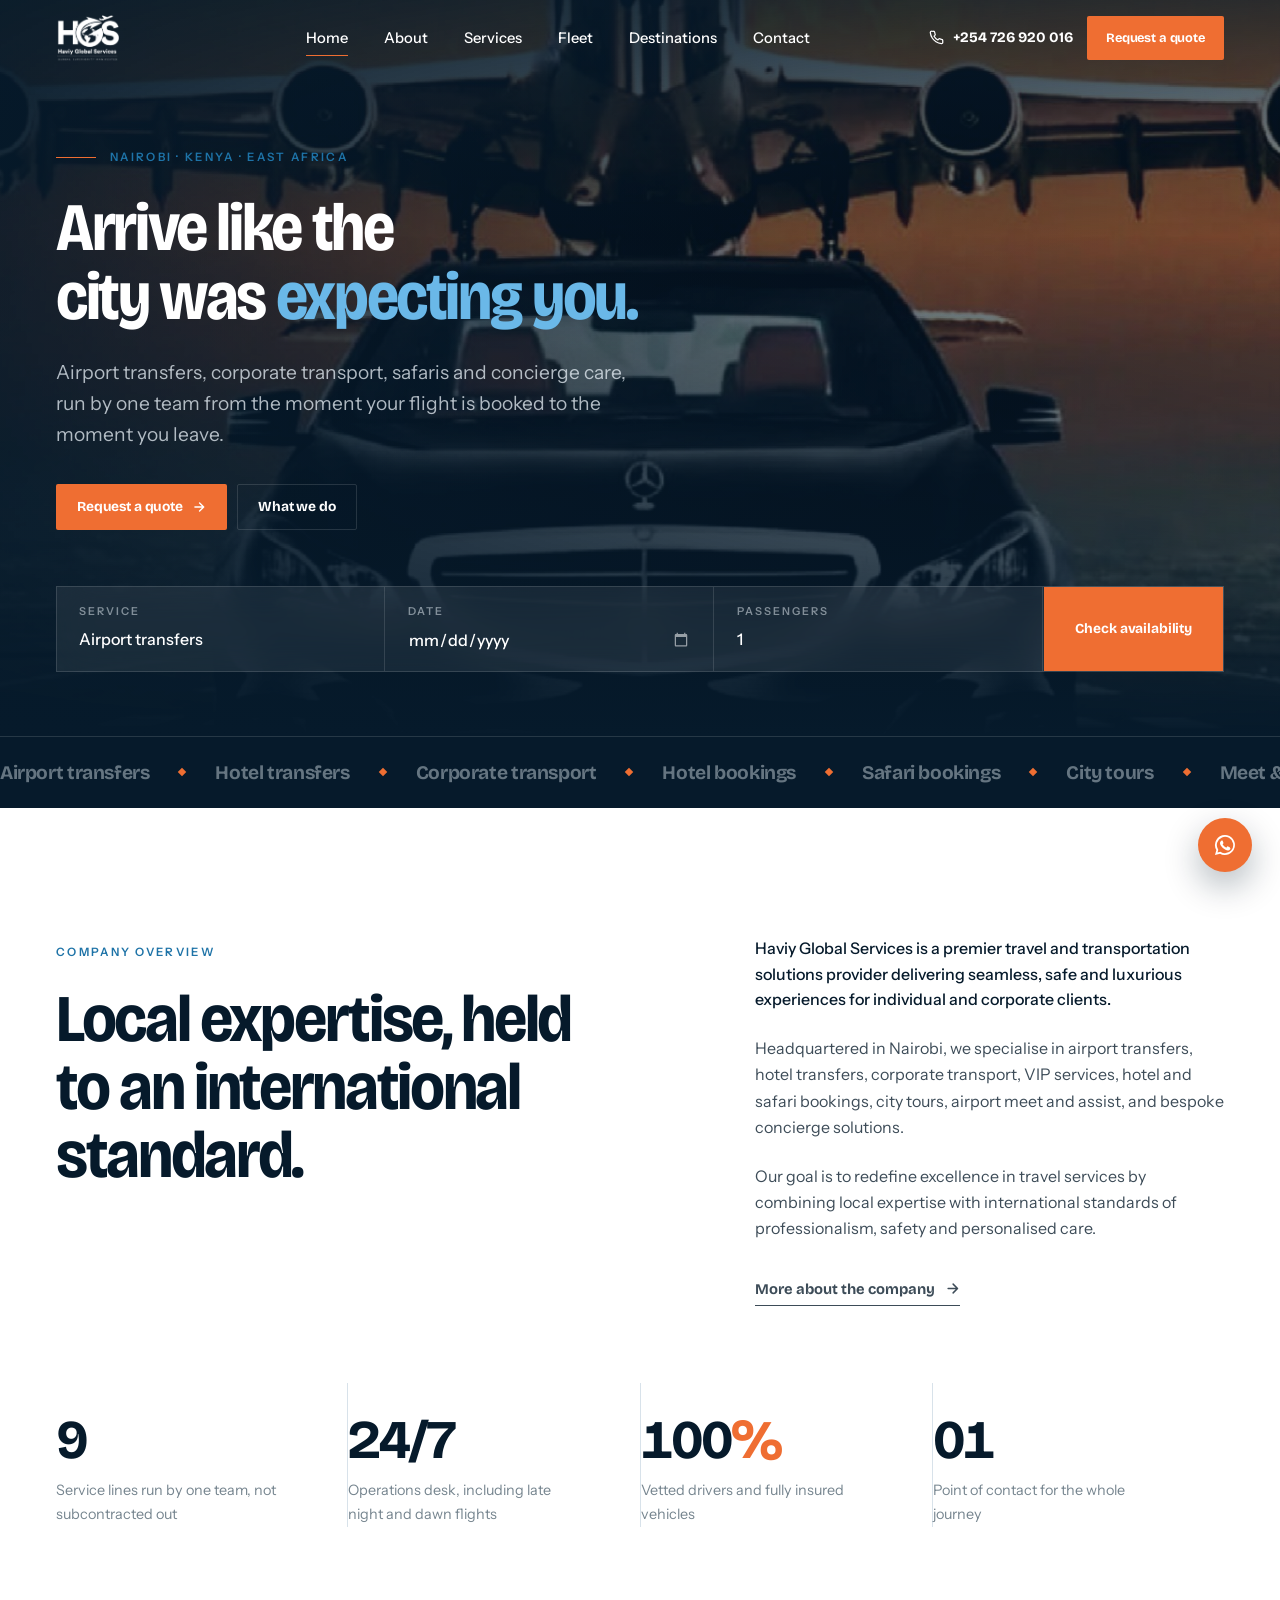
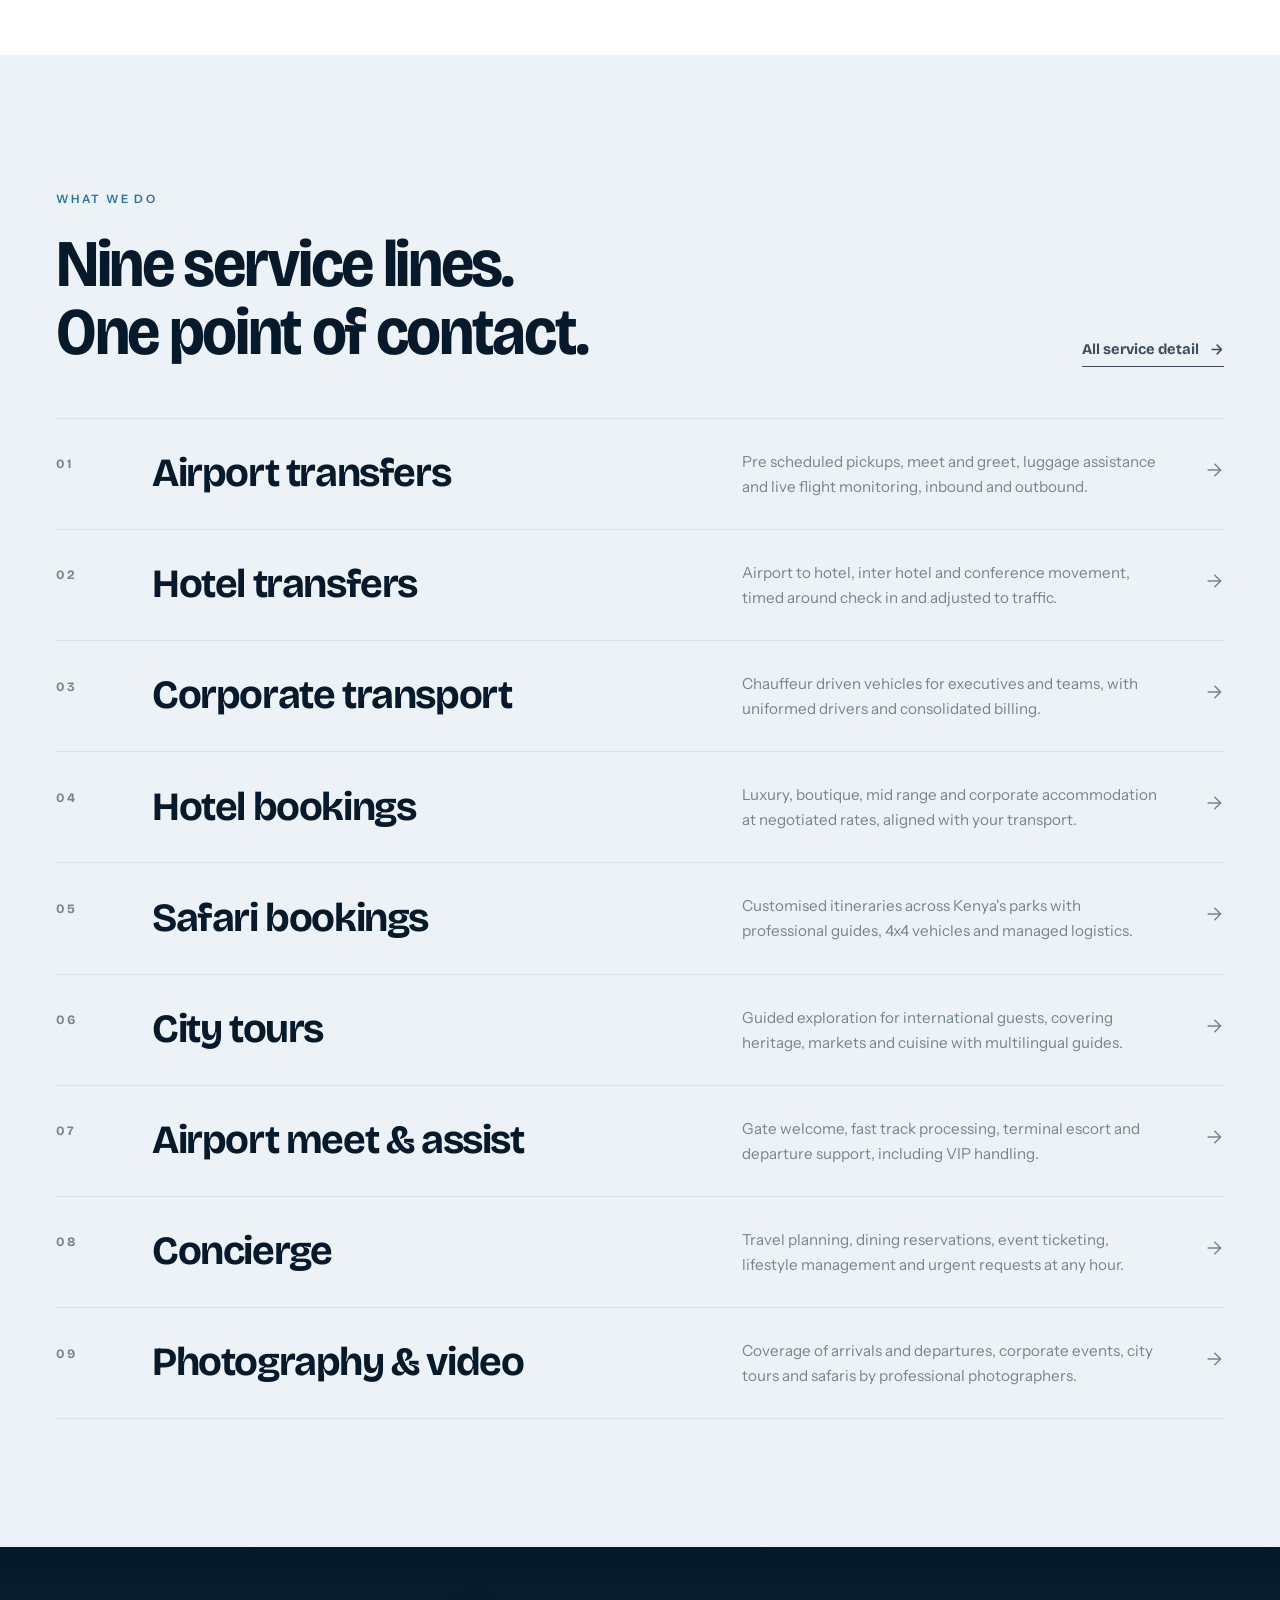
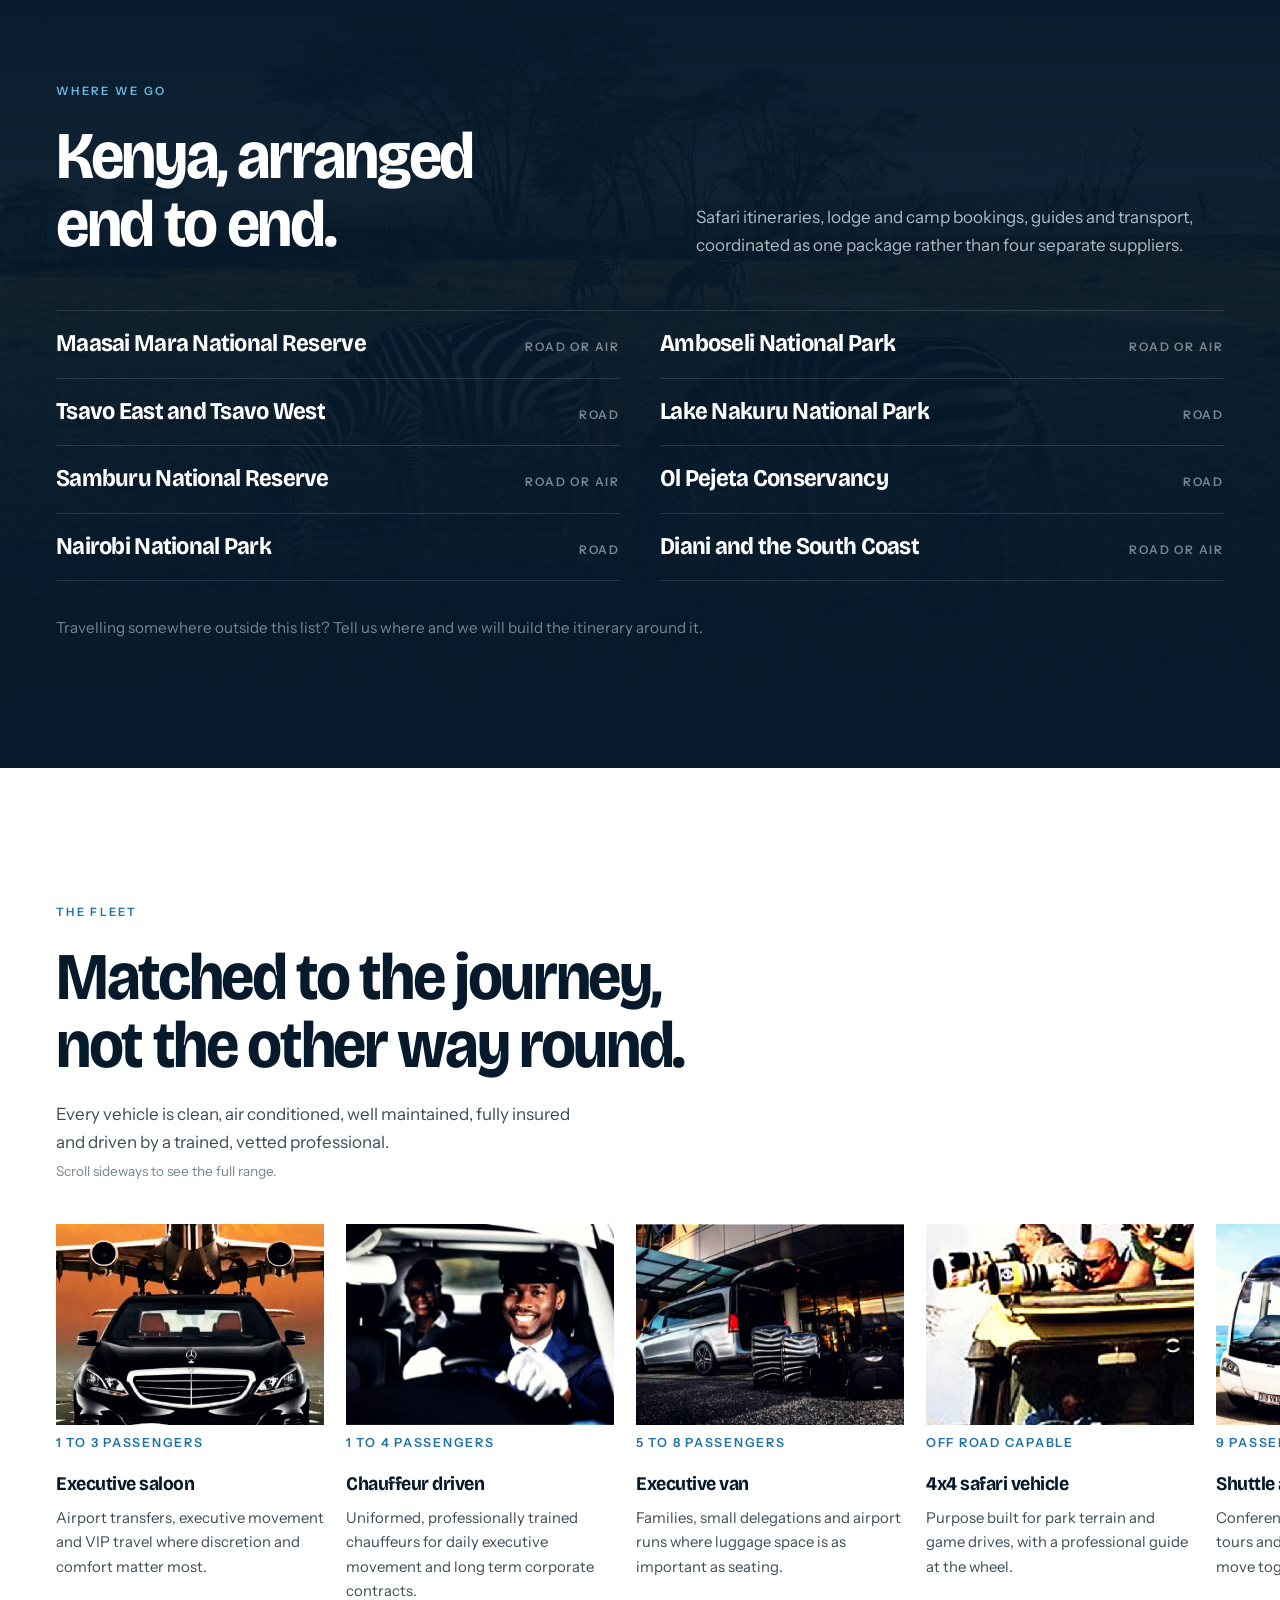
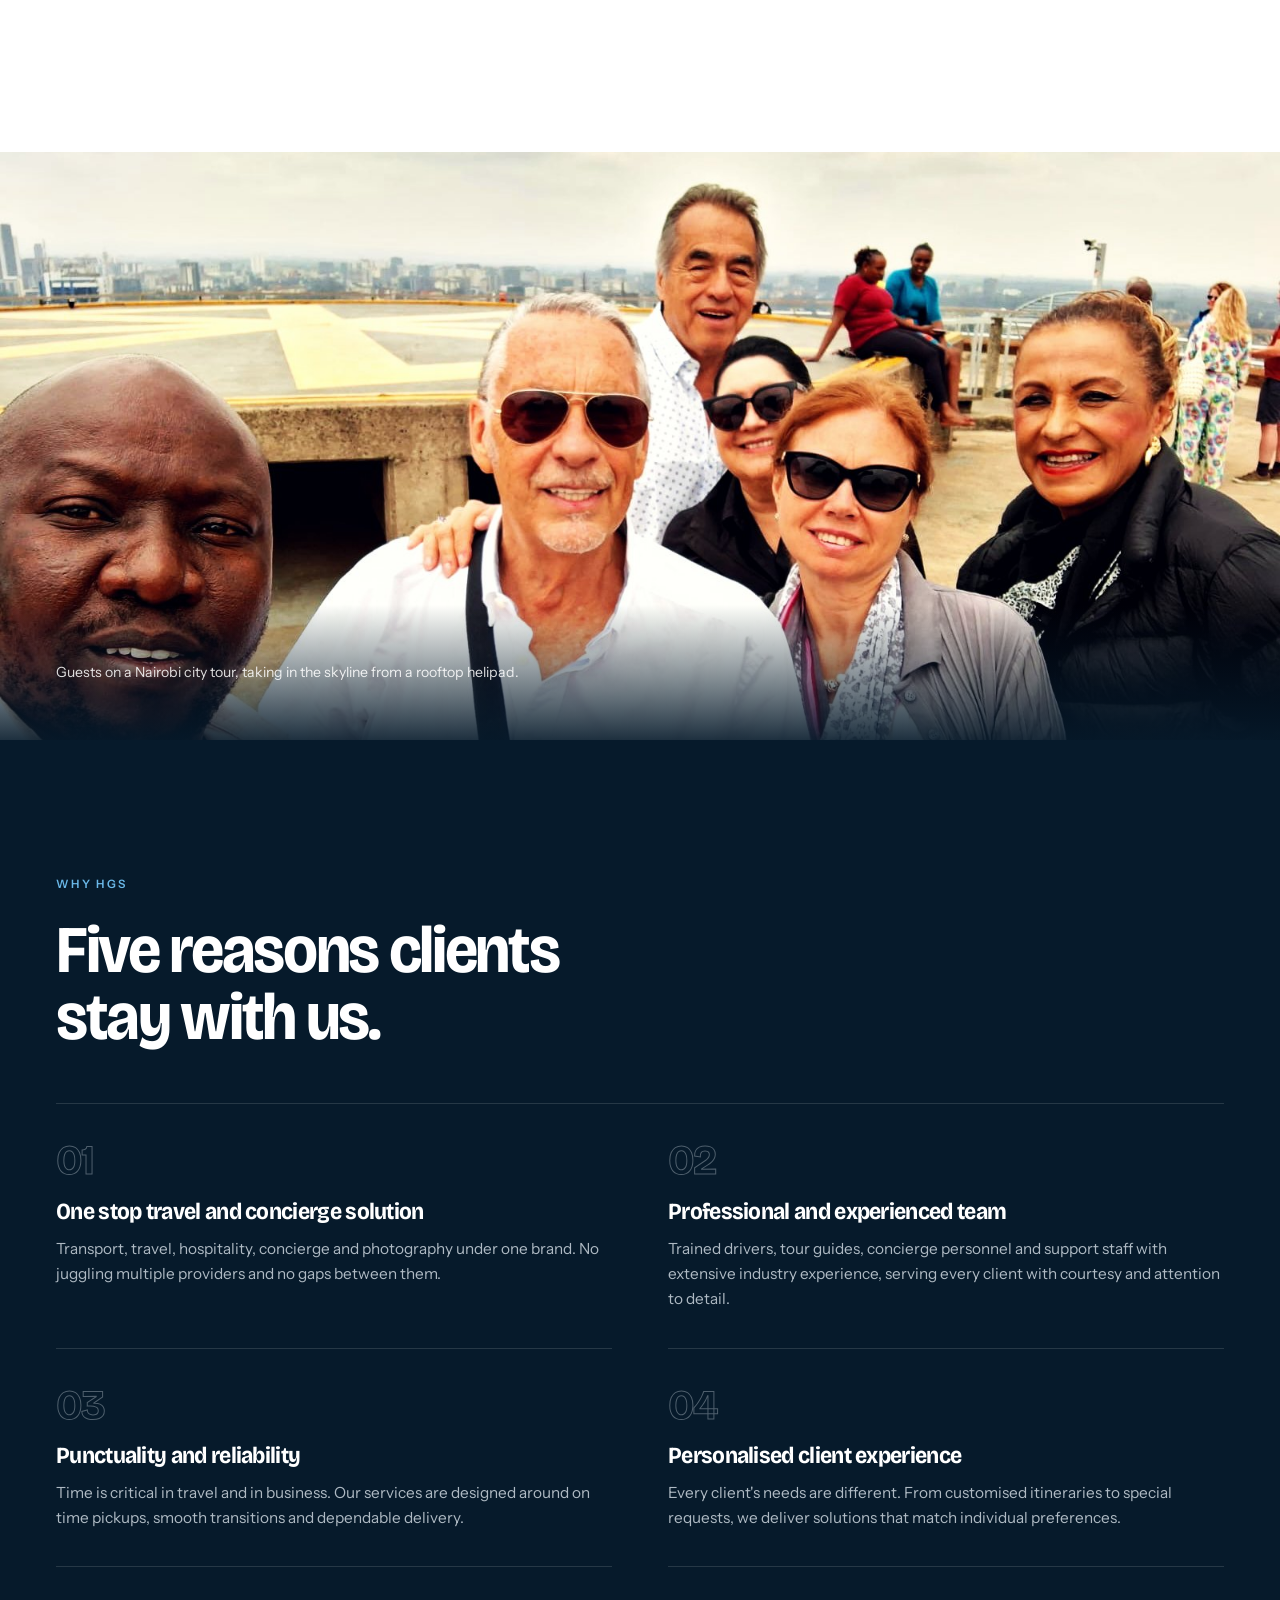
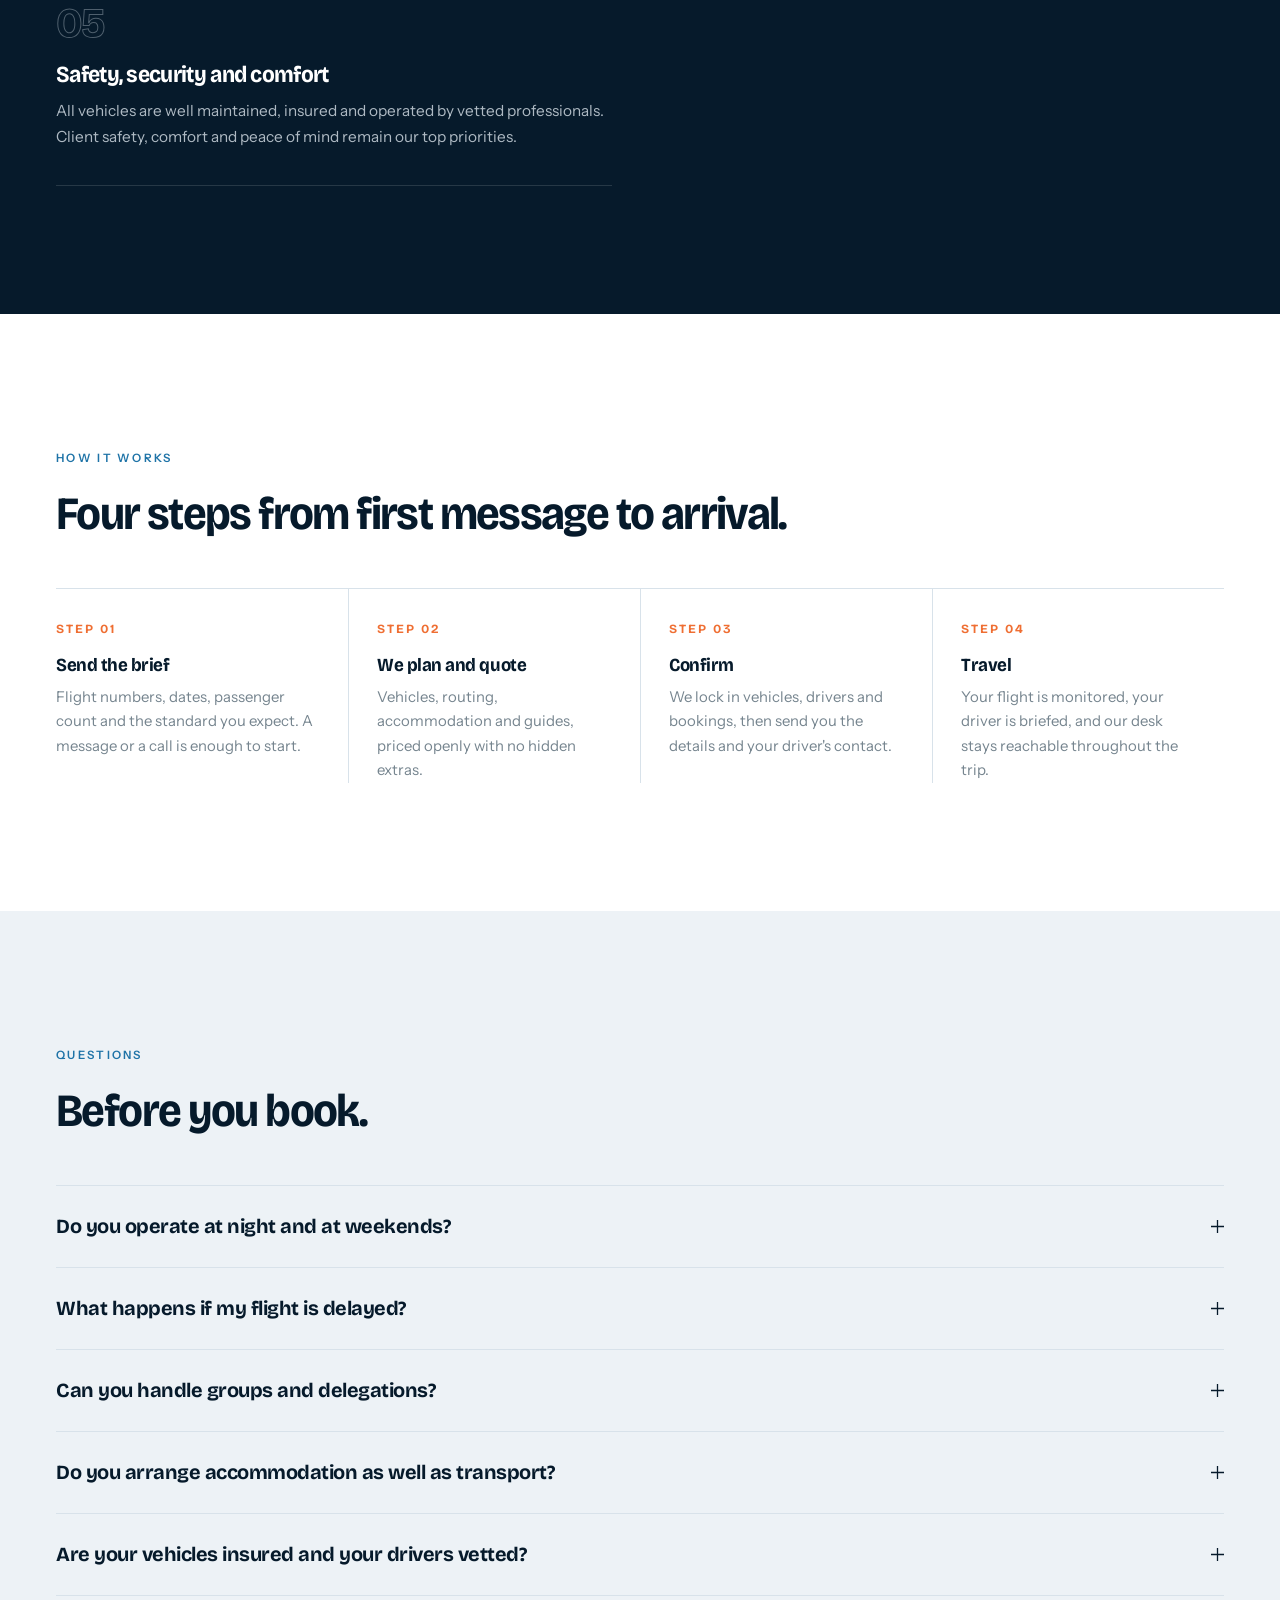
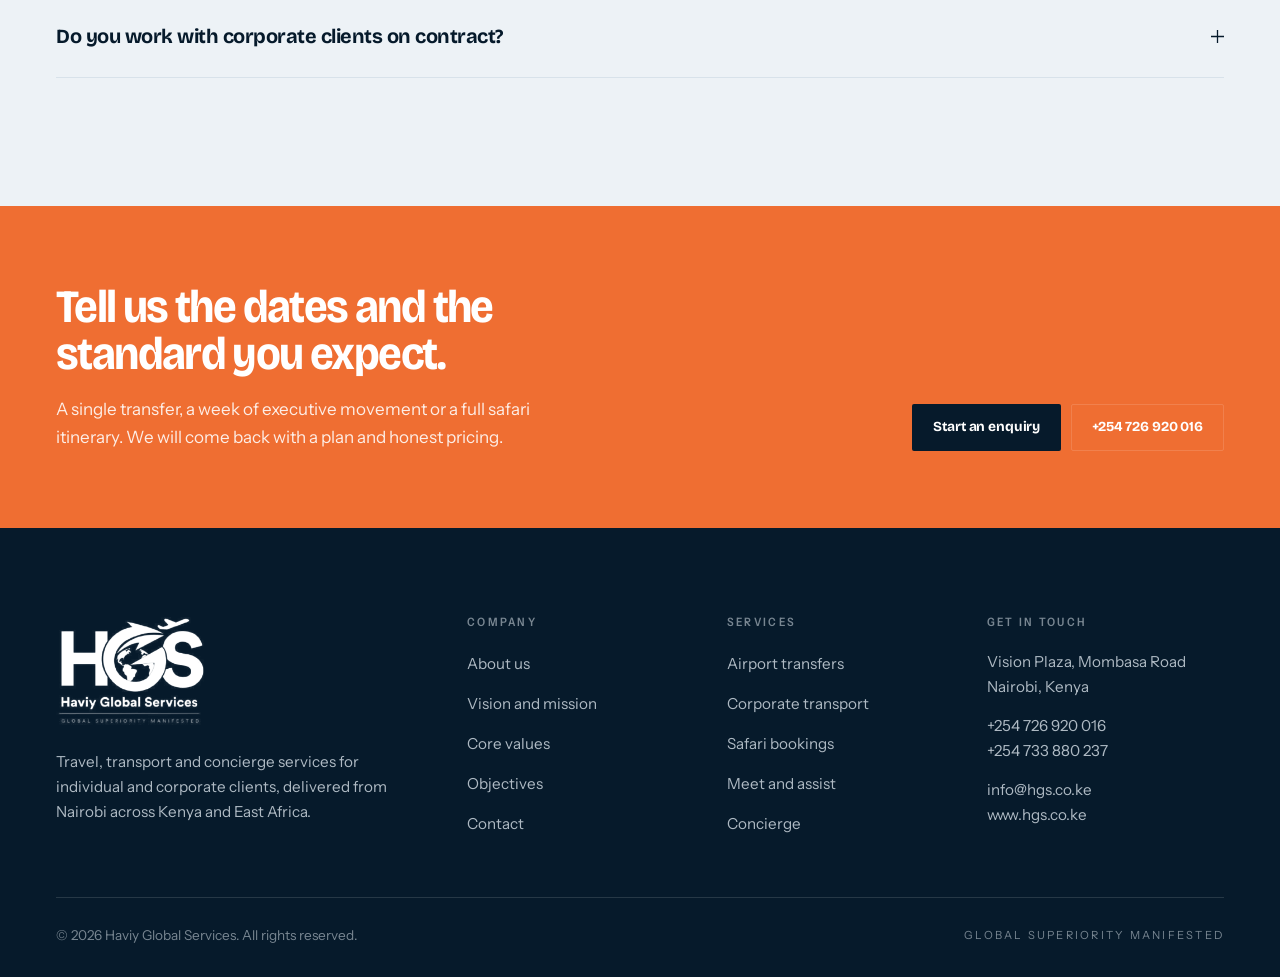
==== commit eb7cb399: "Use real trip photography and tighten the buttons Four photographs from actual HGS trips replace pro" ====
--- a/index.html
+++ b/index.html
@@ -196,18 +196,18 @@
         <img class="index-thumb" src="assets/img/reception.jpg" alt="" aria-hidden="true" loading="lazy">
         <span class="index-a"><svg width="20" height="20" viewBox="0 0 24 24" fill="none" stroke="currentColor" stroke-width="1.8" stroke-linecap="round" stroke-linejoin="round" aria-hidden="true"><path d="M5 12h14m-6-7 7 7-7 7"/></svg></span>
       </a>
-      <a class="index-row" href="services.html#safari-booking" data-pic="assets/img/safari4x4.jpg">
+      <a class="index-row" href="services.html#safari-booking" data-pic="assets/img/guide-zebras.jpg">
         <span class="index-n">05</span>
         <span class="index-t">Safari bookings</span>
         <span class="index-d">Customised itineraries across Kenya's parks with professional guides, 4x4 vehicles and managed logistics.</span>
-        <img class="index-thumb" src="assets/img/safari4x4.jpg" alt="" aria-hidden="true" loading="lazy">
-        <span class="index-a"><svg width="20" height="20" viewBox="0 0 24 24" fill="none" stroke="currentColor" stroke-width="1.8" stroke-linecap="round" stroke-linejoin="round" aria-hidden="true"><path d="M5 12h14m-6-7 7 7-7 7"/></svg></span>
-      </a>
-      <a class="index-row" href="services.html#city-tours" data-pic="assets/img/nairobi.jpg">
+        <img class="index-thumb" src="assets/img/guide-zebras.jpg" alt="" aria-hidden="true" loading="lazy">
+        <span class="index-a"><svg width="20" height="20" viewBox="0 0 24 24" fill="none" stroke="currentColor" stroke-width="1.8" stroke-linecap="round" stroke-linejoin="round" aria-hidden="true"><path d="M5 12h14m-6-7 7 7-7 7"/></svg></span>
+      </a>
+      <a class="index-row" href="services.html#city-tours" data-pic="assets/img/guests-nairobi.jpg">
         <span class="index-n">06</span>
         <span class="index-t">City tours</span>
         <span class="index-d">Guided exploration for international guests, covering heritage, markets and cuisine with multilingual guides.</span>
-        <img class="index-thumb" src="assets/img/nairobi.jpg" alt="" aria-hidden="true" loading="lazy">
+        <img class="index-thumb" src="assets/img/guests-nairobi.jpg" alt="" aria-hidden="true" loading="lazy">
         <span class="index-a"><svg width="20" height="20" viewBox="0 0 24 24" fill="none" stroke="currentColor" stroke-width="1.8" stroke-linecap="round" stroke-linejoin="round" aria-hidden="true"><path d="M5 12h14m-6-7 7 7-7 7"/></svg></span>
       </a>
       <a class="index-row" href="services.html#meet-assist" data-pic="assets/img/traveller.jpg">
@@ -236,7 +236,7 @@
 </section>
 
 <section class="dest chapter" id="destinations">
-  <div class="dest-media"><img src="assets/img/plains.jpg" alt="" aria-hidden="true" loading="lazy" width="1560" height="1040"></div>
+  <div class="dest-media"><img src="assets/img/lake-nakuru.jpg" alt="" aria-hidden="true" loading="lazy" width="1700" height="956"></div>
   <div class="dest-scrim"></div>
   <div class="shell-wide dest-in on-ink" style="background: none;">
     <div class="index-head">
@@ -314,8 +314,8 @@
 </section>
 
 <div class="band">
-  <img src="assets/img/team.jpg" alt="The HGS team welcoming a group of arriving guests at the airport" loading="lazy" width="1700" height="1133">
-  <div class="band-cap"><div class="shell-wide" style="padding-inline: 0;">Guests met on arrival at Jomo Kenyatta International Airport, Nairobi.</div></div>
+  <img src="assets/img/helipad.jpg" alt="HGS guide with international guests on a rooftop helipad above the Nairobi skyline" loading="lazy" width="1600" height="900" style="object-position: center 38%;">
+  <div class="band-cap"><div class="shell-wide" style="padding-inline: 0;">Guests on a Nairobi city tour, taking in the skyline from a rooftop helipad.</div></div>
 </div>
 
 <section class="chapter on-ink" id="why-us">
--- a/assets/css/styles.css
+++ b/assets/css/styles.css
@@ -117,12 +117,13 @@
 
 /* ---------- buttons ---------- */
 .act {
-  display: inline-flex; align-items: center; gap: 12px;
-  font-family: var(--display); font-weight: 700; font-size: .95rem; letter-spacing: -0.01em;
-  padding: 16px 28px; border: 1px solid transparent; border-radius: 2px;
-  cursor: pointer; transition: background .25s var(--ease), color .25s var(--ease), border-color .25s var(--ease);
-}
-.act svg { transition: transform .3s var(--ease); }
+  display: inline-flex; align-items: center; justify-content: center; gap: 9px;
+  font-family: var(--display); font-weight: 700; font-size: .86rem; letter-spacing: -0.01em;
+  padding: 11px 20px; border: 1px solid transparent; border-radius: 2px;
+  white-space: nowrap; cursor: pointer;
+  transition: background .25s var(--ease), color .25s var(--ease), border-color .25s var(--ease);
+}
+.act svg { width: 14px; height: 14px; transition: transform .3s var(--ease); }
 .act:hover svg { transform: translateX(5px); }
 
 .act-ember { background: var(--ember); color: #fff; }
@@ -137,7 +138,7 @@
 .act-line-light { border-color: var(--ink-line); color: #fff; }
 .act-line-light:hover { background: #fff; color: var(--ink); border-color: #fff; }
 
-.acts { display: flex; flex-wrap: wrap; gap: 14px; }
+.acts { display: flex; flex-wrap: wrap; align-items: center; gap: 10px; }
 
 /* text link with underline sweep */
 .tlink {
@@ -186,7 +187,7 @@
 .masthead.solid .mast-phone { color: var(--heading); }
 @media (min-width: 1180px) { .mast-phone { display: inline-flex; align-items: center; gap: 9px; } }
 .mast-cta { display: none; }
-@media (min-width: 1000px) { .mast-cta { display: inline-flex; padding: 13px 22px; font-size: .88rem; } }
+@media (min-width: 1000px) { .mast-cta { display: inline-flex; padding: 10px 18px; font-size: .8rem; } }
 
 .burger {
   display: inline-flex; flex-direction: column; justify-content: center; gap: 6px;
@@ -264,7 +265,7 @@
 }
 .qb-field select option { background: var(--ink); color: #fff; }
 .qb-field input::-webkit-calendar-picker-indicator { filter: invert(1); opacity: .55; cursor: pointer; }
-.quickbar button { border-radius: 0; justify-content: center; padding-inline: 34px; }
+.quickbar button { border-radius: 0; padding-inline: 30px; }
 @media (max-width: 899px) { .quickbar button { width: 100%; } }
 
 /* ---------- ticker ---------- */
@@ -406,7 +407,7 @@
 .reason p { margin-top: 12px; font-size: .96rem; }
 
 /* full bleed band */
-.band { position: relative; height: clamp(280px, 42vw, 520px); overflow: hidden; }
+.band { position: relative; height: clamp(300px, 46vw, 620px); overflow: hidden; }
 .band img { width: 100%; height: 100%; object-fit: cover; }
 .band-cap {
   position: absolute; left: 0; right: 0; bottom: 0; padding: var(--gutter);
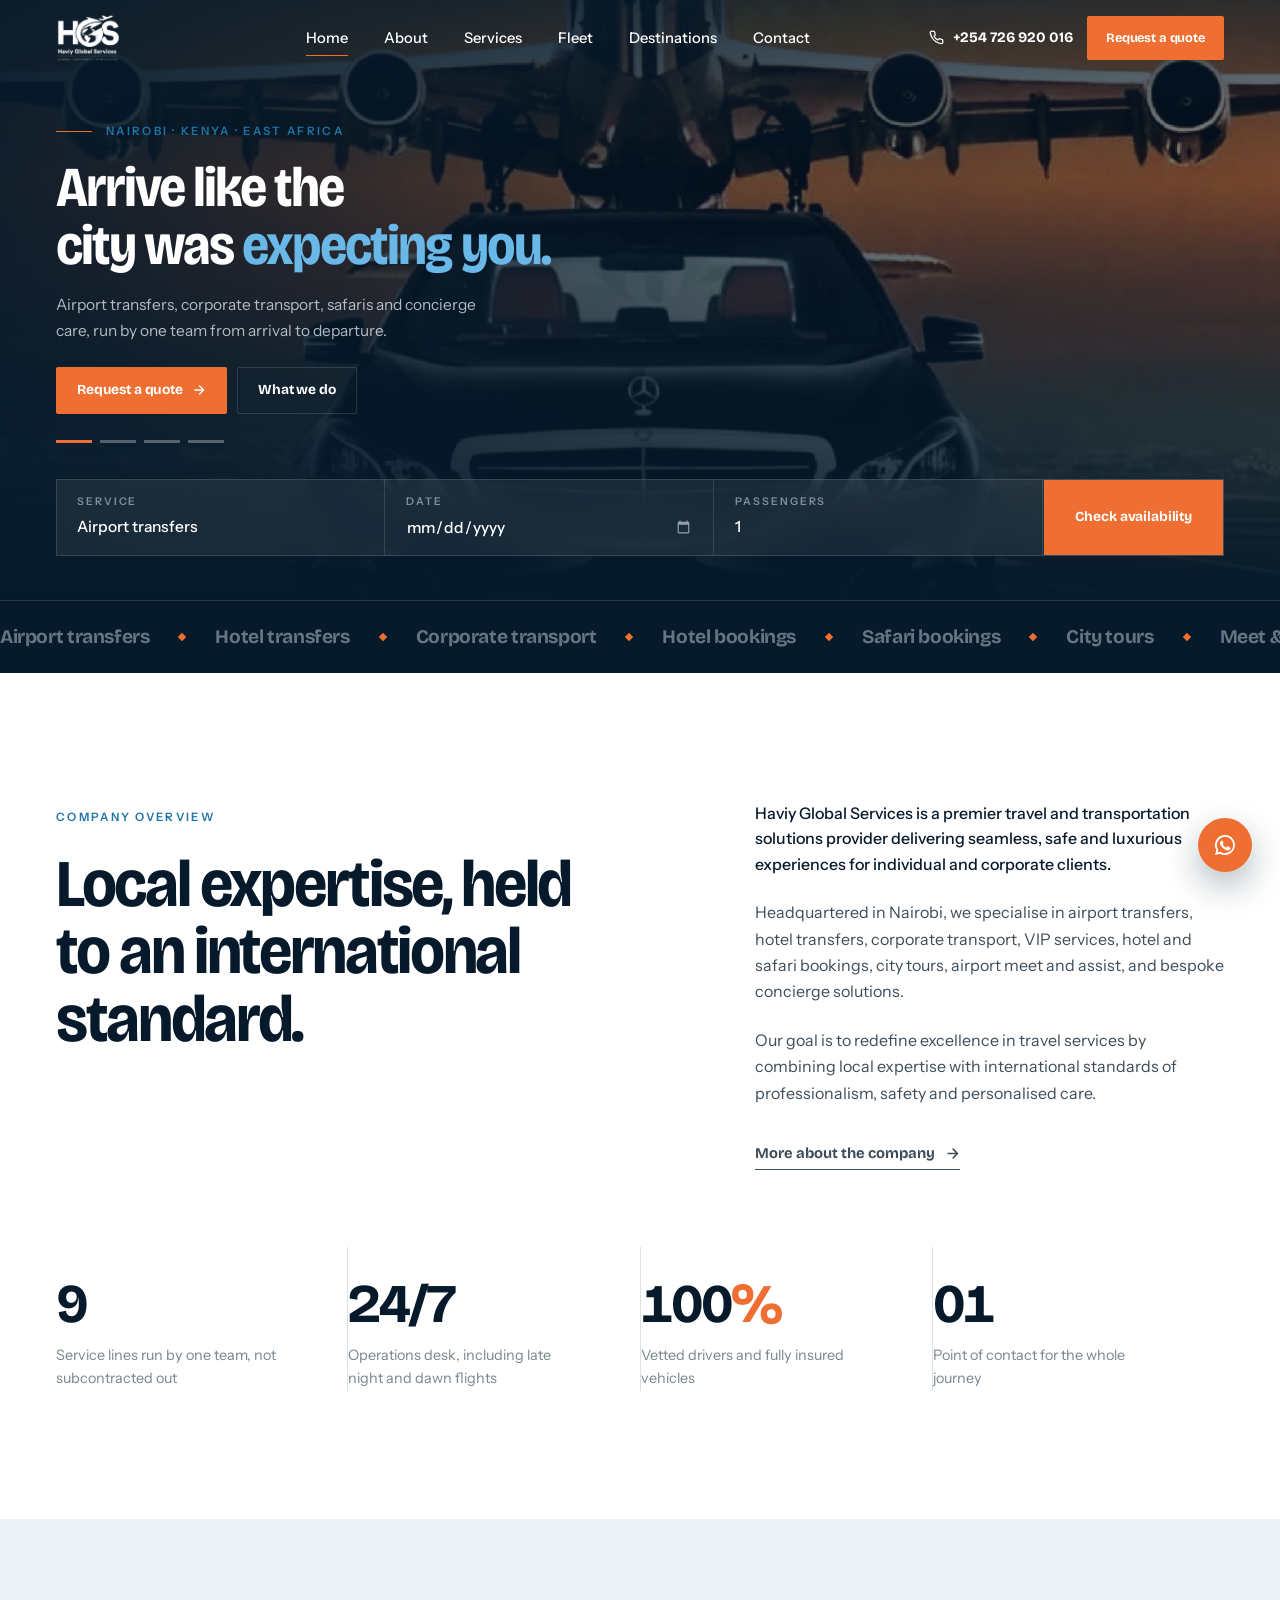
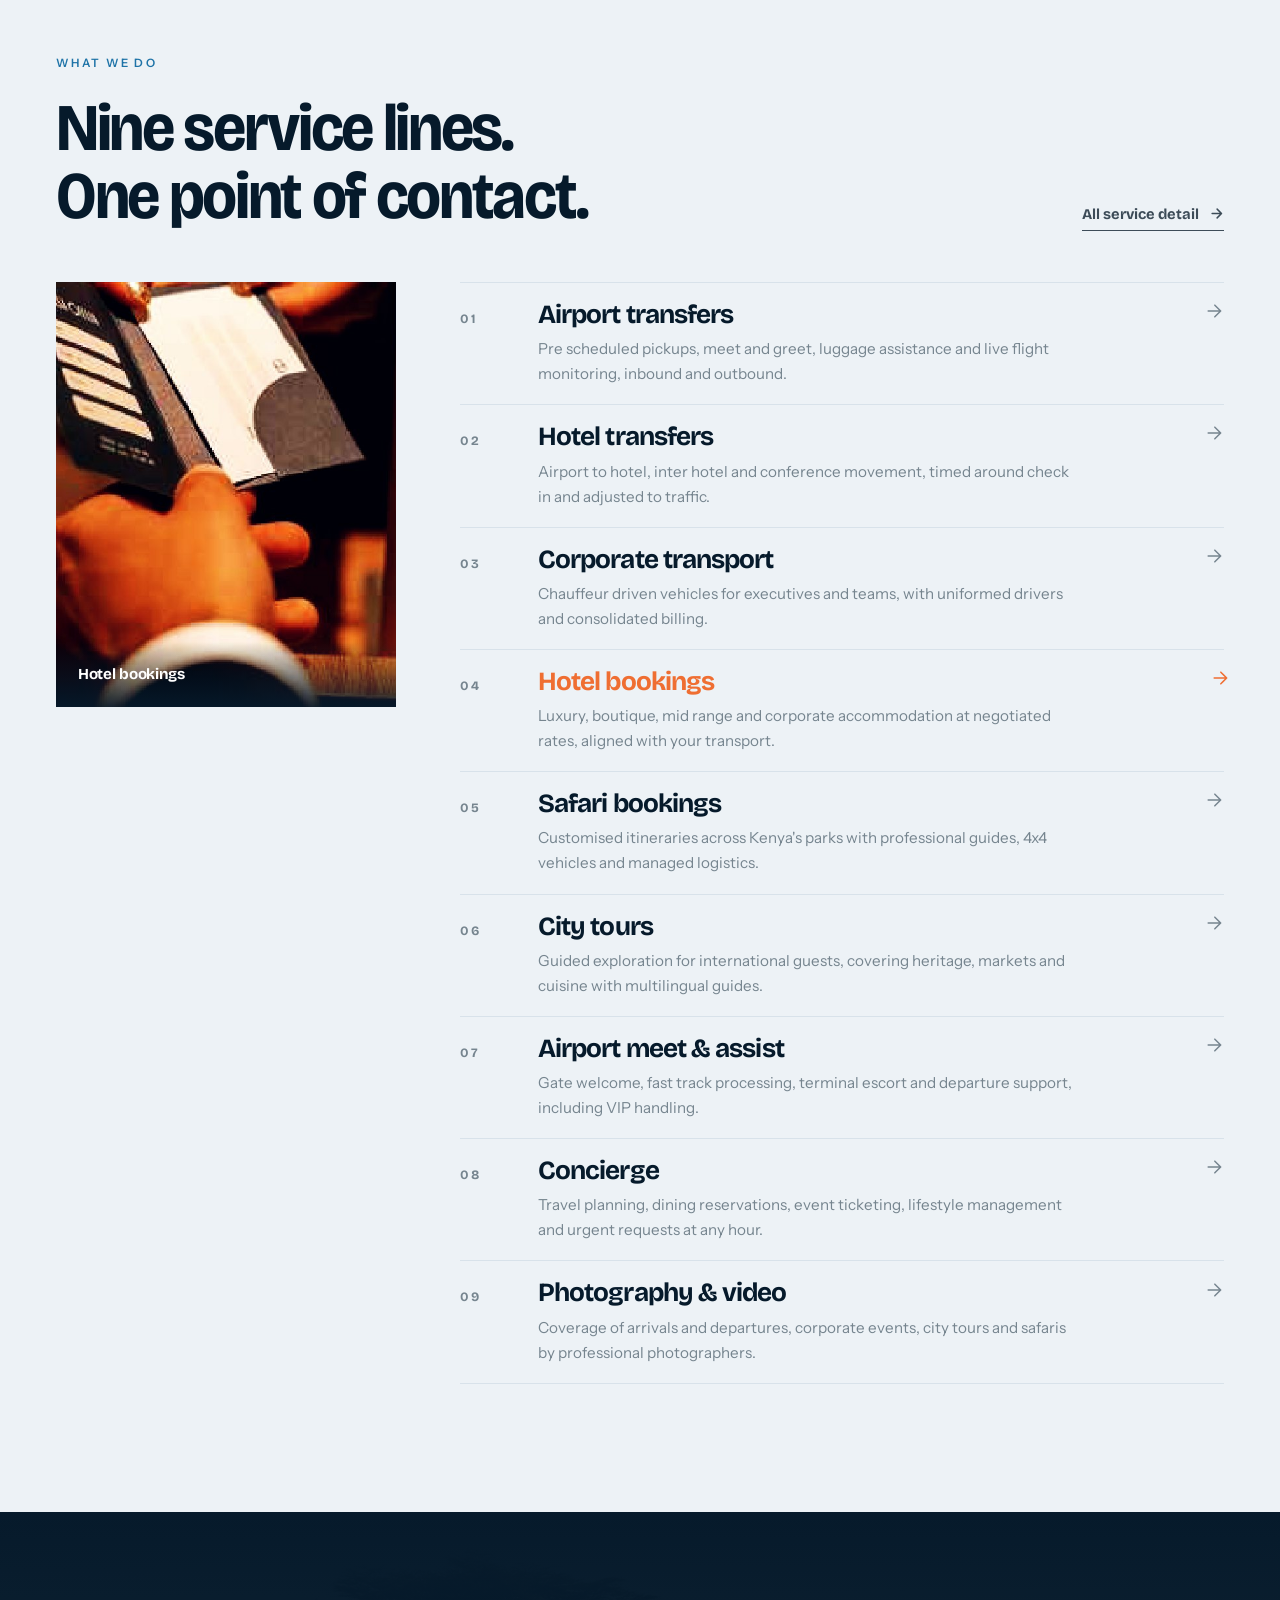
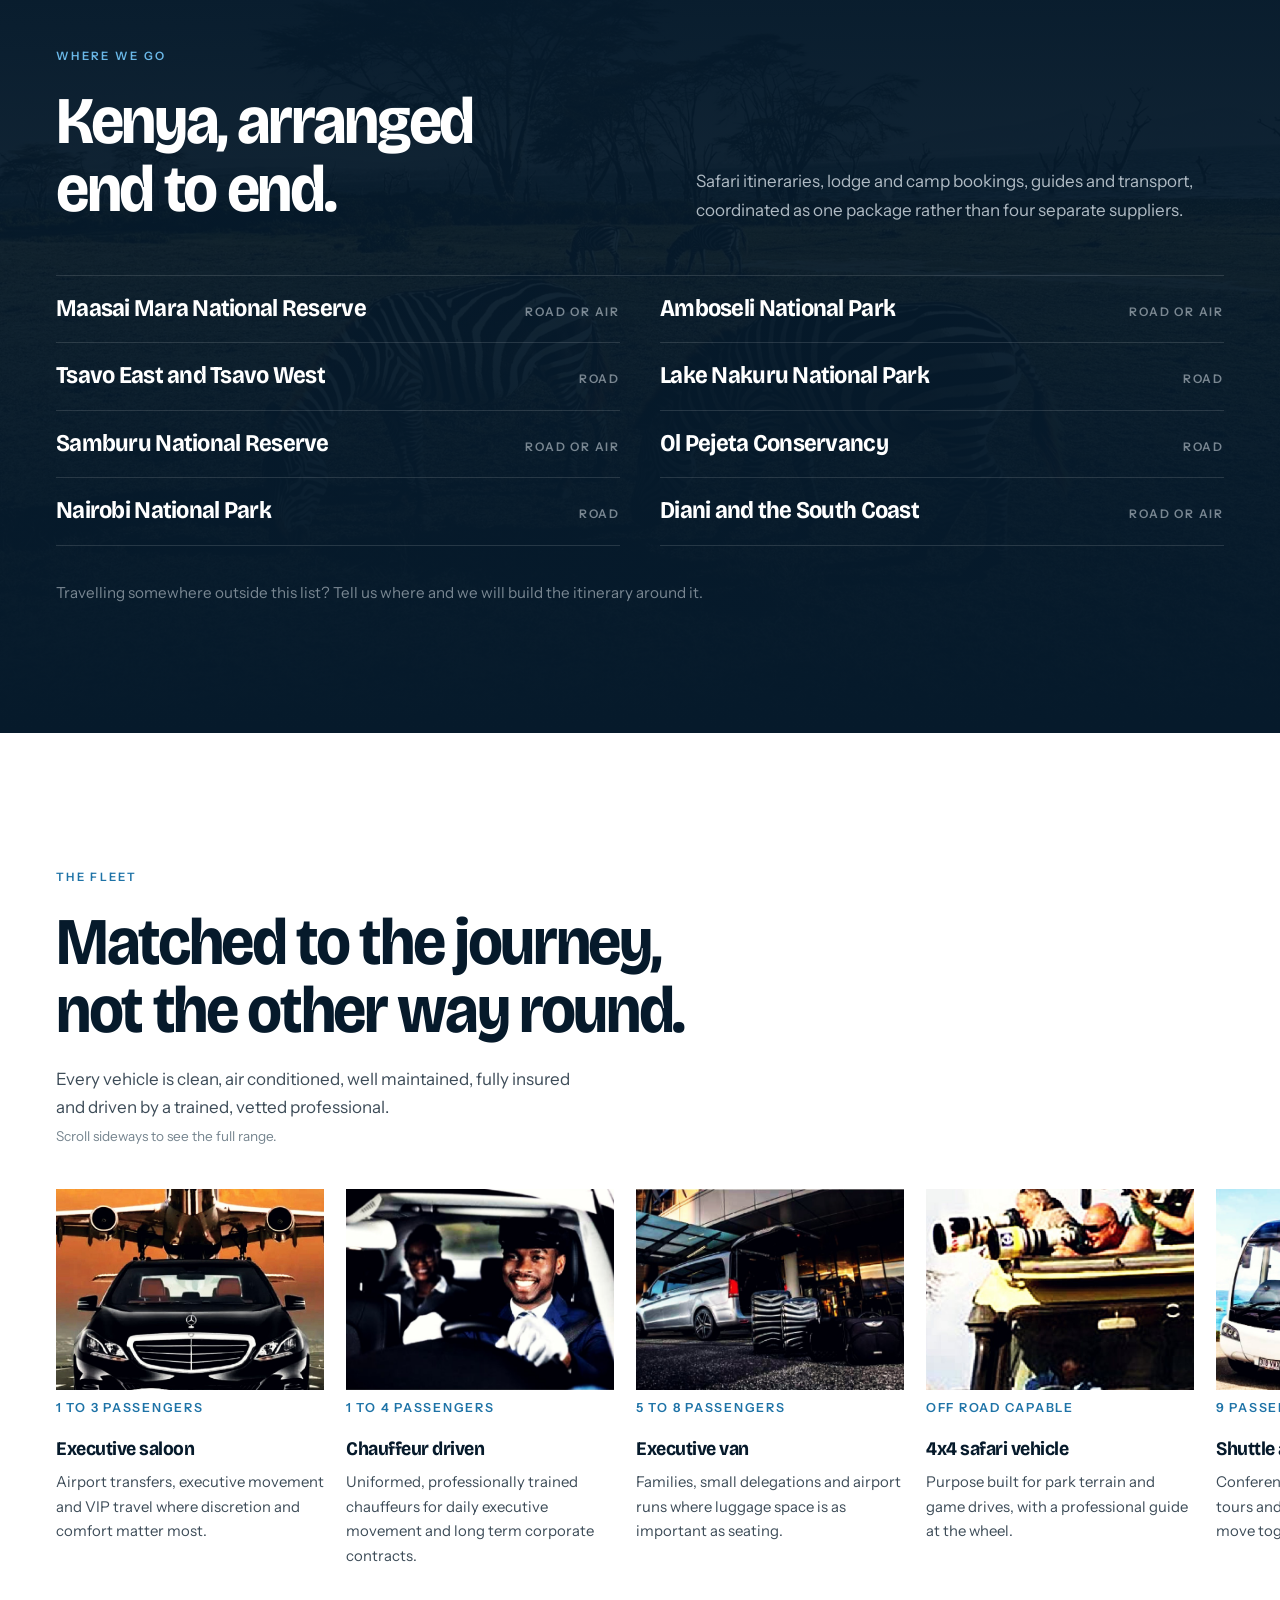
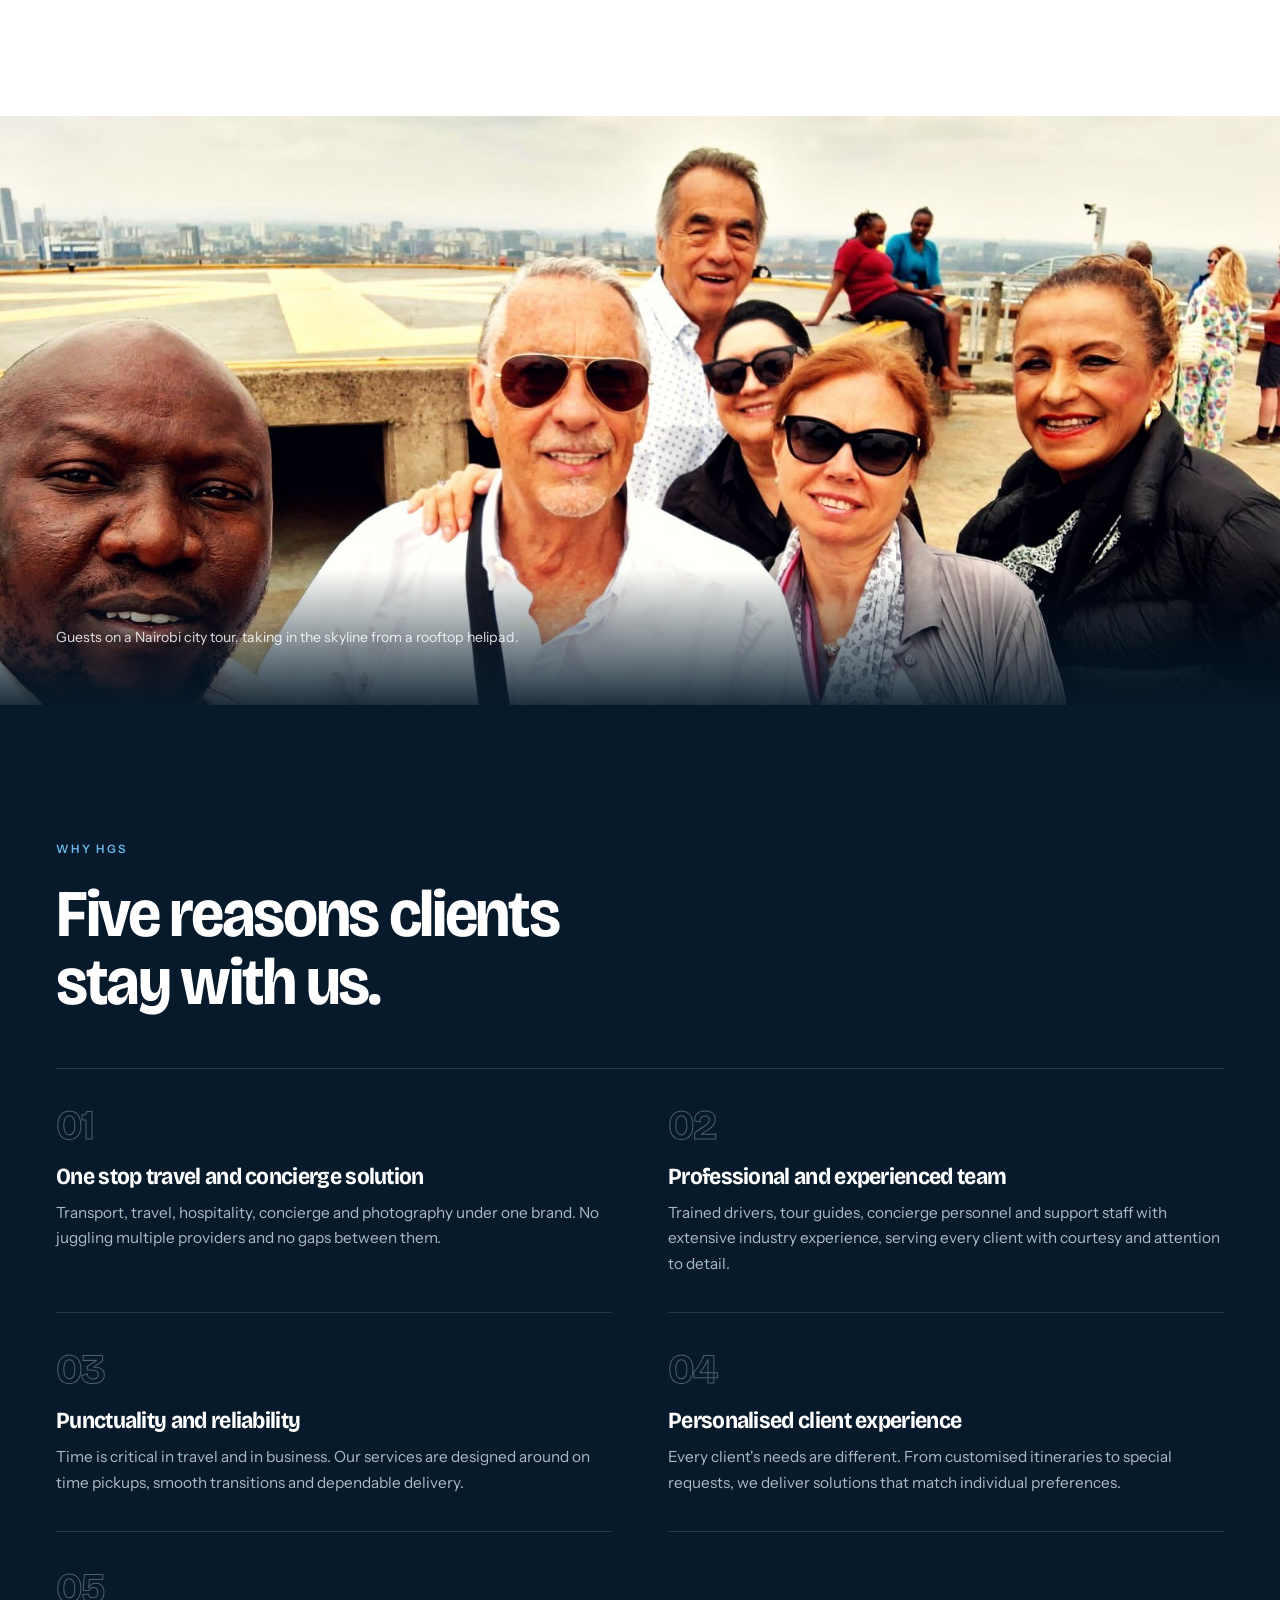
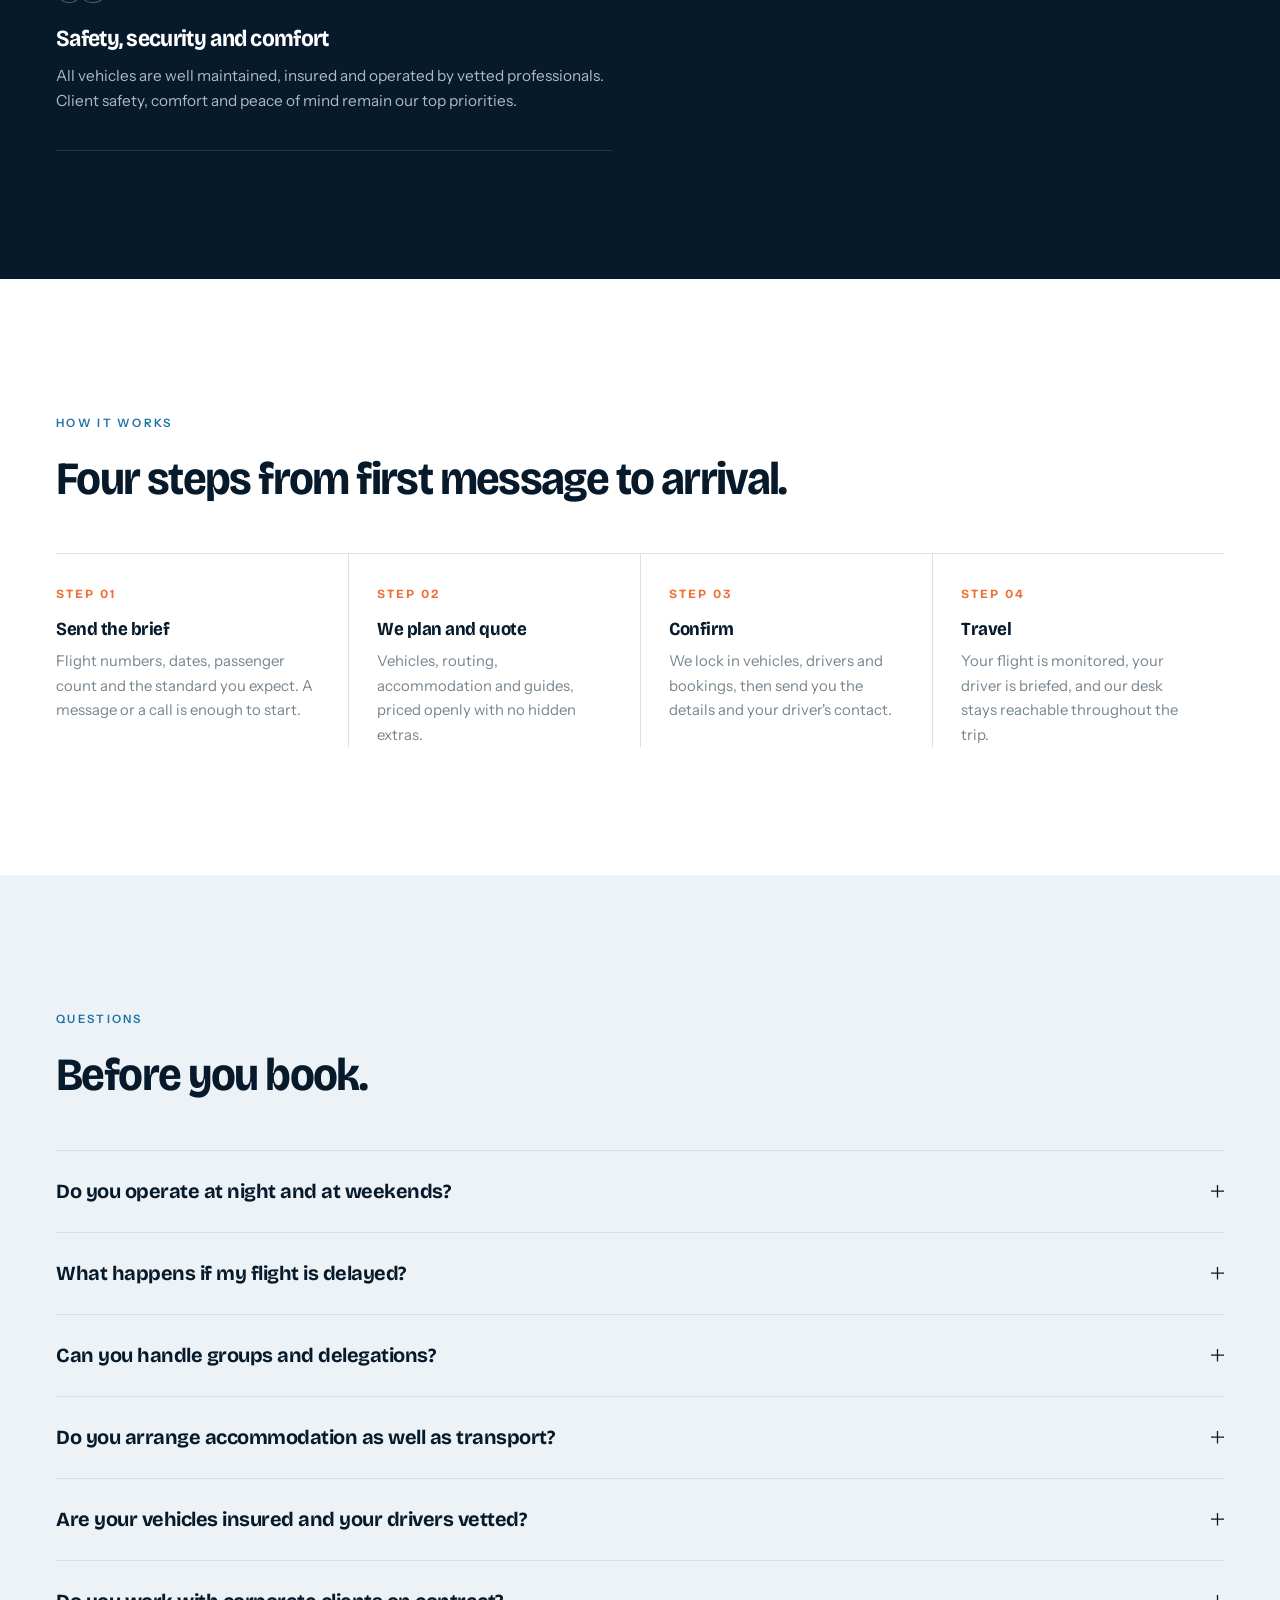
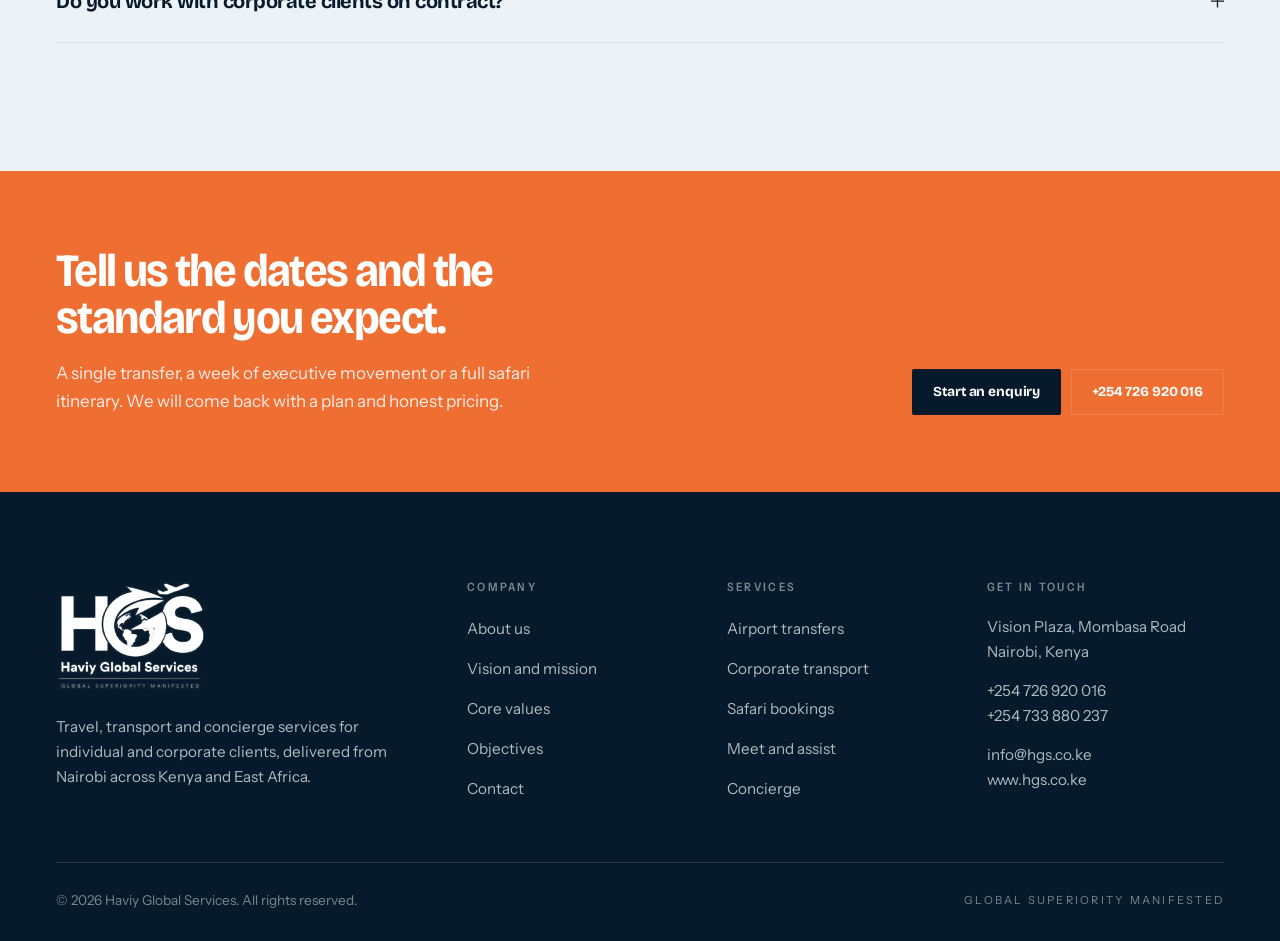
==== commit 5b36a0c5: "Add a hero slideshow, shorten the hero, show service imagery Hero: * The hero is now a four slide cr" ====
--- a/index.html
+++ b/index.html
@@ -71,23 +71,34 @@
 <main id="main">
 <section class="hero">
   <div class="hero-media">
-    <picture>
-      <source media="(max-width: 780px)" srcset="assets/img/hero-portrait.jpg">
-      <img src="assets/img/hero.jpg" alt="Arriving guests met by a Haviy Global Services chauffeur" fetchpriority="high" width="2400" height="787">
-    </picture>
+    <div class="hero-slide on">
+      <picture>
+        <source media="(max-width: 780px)" srcset="assets/img/hero-portrait.jpg">
+        <img src="assets/img/hero.jpg" alt="Arriving guests met by a Haviy Global Services chauffeur" fetchpriority="high" width="2400" height="787">
+      </picture>
+    </div>
+    <div class="hero-slide"><img src="assets/img/np-giraffes.jpg" alt="Giraffes in Nairobi National Park with the city skyline behind them" loading="lazy" width="1900" height="950"></div>
+    <div class="hero-slide"><img src="assets/img/np-zebras.jpg" alt="Zebras grazing in Nairobi National Park below the city skyline" loading="lazy" width="1900" height="949"></div>
+    <div class="hero-slide"><img src="assets/img/nairobi-skyline.jpg" alt="The Nairobi skyline rising above Uhuru Park" loading="lazy" width="2200" height="1238"></div>
   </div>
   <div class="hero-scrim"></div>
 
   <div class="shell-wide hero-in">
     <div class="hero-copy">
       <span class="hero-tag tag">Nairobi &middot; Kenya &middot; East Africa</span>
-      <h1 class="display-xl">Arrive like the<br>city was <span class="soft">expecting you.</span></h1>
-      <p class="hero-sub body-l">Airport transfers, corporate transport, safaris and concierge care, run by one team from the moment your flight is booked to the moment you leave.</p>
+      <h1>Arrive like the<br>city was <span class="soft">expecting you.</span></h1>
+      <p class="hero-sub">Airport transfers, corporate transport, safaris and concierge care, run by one team from arrival to departure.</p>
       <div class="acts hero-acts">
         <a class="act act-ember" href="contact.html">Request a quote
-          <svg width="16" height="16" viewBox="0 0 24 24" fill="none" stroke="currentColor" stroke-width="2.4" stroke-linecap="round" stroke-linejoin="round" aria-hidden="true"><path d="M5 12h14m-6-7 7 7-7 7"/></svg>
+          <svg viewBox="0 0 24 24" fill="none" stroke="currentColor" stroke-width="2.4" stroke-linecap="round" stroke-linejoin="round" aria-hidden="true"><path d="M5 12h14m-6-7 7 7-7 7"/></svg>
         </a>
         <a class="act act-line-light" href="services.html">What we do</a>
+      </div>
+      <div class="hero-dots" role="group" aria-label="Choose a hero image">
+        <button type="button" aria-current="true" aria-label="Show image 1: arrival transport"></button>
+        <button type="button" aria-label="Show image 2: giraffes in Nairobi National Park"></button>
+        <button type="button" aria-label="Show image 3: zebras in Nairobi National Park"></button>
+        <button type="button" aria-label="Show image 4: the Nairobi skyline"></button>
       </div>
     </div>
 
@@ -167,70 +178,84 @@
       </a>
     </div>
 
-    <div class="index-list rv">
-      <a class="index-row" href="services.html#airport-transfers" data-pic="assets/img/jet.jpg">
-        <span class="index-n">01</span>
-        <span class="index-t">Airport transfers</span>
-        <span class="index-d">Pre scheduled pickups, meet and greet, luggage assistance and live flight monitoring, inbound and outbound.</span>
-        <img class="index-thumb" src="assets/img/jet.jpg" alt="" aria-hidden="true" loading="lazy">
-        <span class="index-a"><svg width="20" height="20" viewBox="0 0 24 24" fill="none" stroke="currentColor" stroke-width="1.8" stroke-linecap="round" stroke-linejoin="round" aria-hidden="true"><path d="M5 12h14m-6-7 7 7-7 7"/></svg></span>
-      </a>
-      <a class="index-row" href="services.html#hotel-transfers" data-pic="assets/img/doorman.jpg">
-        <span class="index-n">02</span>
-        <span class="index-t">Hotel transfers</span>
-        <span class="index-d">Airport to hotel, inter hotel and conference movement, timed around check in and adjusted to traffic.</span>
-        <img class="index-thumb" src="assets/img/doorman.jpg" alt="" aria-hidden="true" loading="lazy">
-        <span class="index-a"><svg width="20" height="20" viewBox="0 0 24 24" fill="none" stroke="currentColor" stroke-width="1.8" stroke-linecap="round" stroke-linejoin="round" aria-hidden="true"><path d="M5 12h14m-6-7 7 7-7 7"/></svg></span>
-      </a>
-      <a class="index-row" href="services.html#corporate-transport" data-pic="assets/img/chauffeur.jpg">
-        <span class="index-n">03</span>
-        <span class="index-t">Corporate transport</span>
-        <span class="index-d">Chauffeur driven vehicles for executives and teams, with uniformed drivers and consolidated billing.</span>
-        <img class="index-thumb" src="assets/img/chauffeur.jpg" alt="" aria-hidden="true" loading="lazy">
-        <span class="index-a"><svg width="20" height="20" viewBox="0 0 24 24" fill="none" stroke="currentColor" stroke-width="1.8" stroke-linecap="round" stroke-linejoin="round" aria-hidden="true"><path d="M5 12h14m-6-7 7 7-7 7"/></svg></span>
-      </a>
-      <a class="index-row" href="services.html#hotel-booking" data-pic="assets/img/reception.jpg">
-        <span class="index-n">04</span>
-        <span class="index-t">Hotel bookings</span>
-        <span class="index-d">Luxury, boutique, mid range and corporate accommodation at negotiated rates, aligned with your transport.</span>
-        <img class="index-thumb" src="assets/img/reception.jpg" alt="" aria-hidden="true" loading="lazy">
-        <span class="index-a"><svg width="20" height="20" viewBox="0 0 24 24" fill="none" stroke="currentColor" stroke-width="1.8" stroke-linecap="round" stroke-linejoin="round" aria-hidden="true"><path d="M5 12h14m-6-7 7 7-7 7"/></svg></span>
-      </a>
-      <a class="index-row" href="services.html#safari-booking" data-pic="assets/img/guide-zebras.jpg">
-        <span class="index-n">05</span>
-        <span class="index-t">Safari bookings</span>
-        <span class="index-d">Customised itineraries across Kenya's parks with professional guides, 4x4 vehicles and managed logistics.</span>
-        <img class="index-thumb" src="assets/img/guide-zebras.jpg" alt="" aria-hidden="true" loading="lazy">
-        <span class="index-a"><svg width="20" height="20" viewBox="0 0 24 24" fill="none" stroke="currentColor" stroke-width="1.8" stroke-linecap="round" stroke-linejoin="round" aria-hidden="true"><path d="M5 12h14m-6-7 7 7-7 7"/></svg></span>
-      </a>
-      <a class="index-row" href="services.html#city-tours" data-pic="assets/img/guests-nairobi.jpg">
-        <span class="index-n">06</span>
-        <span class="index-t">City tours</span>
-        <span class="index-d">Guided exploration for international guests, covering heritage, markets and cuisine with multilingual guides.</span>
-        <img class="index-thumb" src="assets/img/guests-nairobi.jpg" alt="" aria-hidden="true" loading="lazy">
-        <span class="index-a"><svg width="20" height="20" viewBox="0 0 24 24" fill="none" stroke="currentColor" stroke-width="1.8" stroke-linecap="round" stroke-linejoin="round" aria-hidden="true"><path d="M5 12h14m-6-7 7 7-7 7"/></svg></span>
-      </a>
-      <a class="index-row" href="services.html#meet-assist" data-pic="assets/img/traveller.jpg">
-        <span class="index-n">07</span>
-        <span class="index-t">Airport meet &amp; assist</span>
-        <span class="index-d">Gate welcome, fast track processing, terminal escort and departure support, including VIP handling.</span>
-        <img class="index-thumb" src="assets/img/traveller.jpg" alt="" aria-hidden="true" loading="lazy">
-        <span class="index-a"><svg width="20" height="20" viewBox="0 0 24 24" fill="none" stroke="currentColor" stroke-width="1.8" stroke-linecap="round" stroke-linejoin="round" aria-hidden="true"><path d="M5 12h14m-6-7 7 7-7 7"/></svg></span>
-      </a>
-      <a class="index-row" href="services.html#concierge" data-pic="assets/img/concierge.jpg">
-        <span class="index-n">08</span>
-        <span class="index-t">Concierge</span>
-        <span class="index-d">Travel planning, dining reservations, event ticketing, lifestyle management and urgent requests at any hour.</span>
-        <img class="index-thumb" src="assets/img/concierge.jpg" alt="" aria-hidden="true" loading="lazy">
-        <span class="index-a"><svg width="20" height="20" viewBox="0 0 24 24" fill="none" stroke="currentColor" stroke-width="1.8" stroke-linecap="round" stroke-linejoin="round" aria-hidden="true"><path d="M5 12h14m-6-7 7 7-7 7"/></svg></span>
-      </a>
-      <a class="index-row" href="services.html#photography" data-pic="assets/img/camera.jpg">
-        <span class="index-n">09</span>
-        <span class="index-t">Photography &amp; video</span>
-        <span class="index-d">Coverage of arrivals and departures, corporate events, city tours and safaris by professional photographers.</span>
-        <img class="index-thumb" src="assets/img/camera.jpg" alt="" aria-hidden="true" loading="lazy">
-        <span class="index-a"><svg width="20" height="20" viewBox="0 0 24 24" fill="none" stroke="currentColor" stroke-width="1.8" stroke-linecap="round" stroke-linejoin="round" aria-hidden="true"><path d="M5 12h14m-6-7 7 7-7 7"/></svg></span>
-      </a>
+    <div class="svc-explore rv">
+      <div class="svc-stage" aria-hidden="true">
+        <img class="svc-shot" data-svc="airport-transfers" src="assets/img/jet.jpg" alt="" loading="lazy">
+        <img class="svc-shot" data-svc="hotel-transfers" src="assets/img/doorman.jpg" alt="" loading="lazy">
+        <img class="svc-shot" data-svc="corporate-transport" src="assets/img/chauffeur.jpg" alt="" loading="lazy">
+        <img class="svc-shot" data-svc="hotel-booking" src="assets/img/reception.jpg" alt="" loading="lazy">
+        <img class="svc-shot" data-svc="safari-booking" src="assets/img/guide-zebras.jpg" alt="" loading="lazy">
+        <img class="svc-shot" data-svc="city-tours" src="assets/img/nairobi-skyline.jpg" alt="" loading="lazy">
+        <img class="svc-shot" data-svc="meet-assist" src="assets/img/team.jpg" alt="" loading="lazy">
+        <img class="svc-shot" data-svc="concierge" src="assets/img/concierge.jpg" alt="" loading="lazy">
+        <img class="svc-shot" data-svc="photography" src="assets/img/camera.jpg" alt="" loading="lazy">
+        <div class="svc-stage-cap"></div>
+      </div>
+      <div class="index-list">
+        <a class="index-row" href="services.html#airport-transfers" data-svc="airport-transfers">
+          <span class="index-n">01</span>
+          <span class="index-t">Airport transfers</span>
+          <span class="index-d">Pre scheduled pickups, meet and greet, luggage assistance and live flight monitoring, inbound and outbound.</span>
+          <img class="index-thumb" src="assets/img/jet.jpg" alt="Private jet and executive car at dusk" loading="lazy">
+          <span class="index-a"><svg width="20" height="20" viewBox="0 0 24 24" fill="none" stroke="currentColor" stroke-width="1.8" stroke-linecap="round" stroke-linejoin="round" aria-hidden="true"><path d="M5 12h14m-6-7 7 7-7 7"/></svg></span>
+        </a>
+        <a class="index-row" href="services.html#hotel-transfers" data-svc="hotel-transfers">
+          <span class="index-n">02</span>
+          <span class="index-t">Hotel transfers</span>
+          <span class="index-d">Airport to hotel, inter hotel and conference movement, timed around check in and adjusted to traffic.</span>
+          <img class="index-thumb" src="assets/img/doorman.jpg" alt="Guests being welcomed at a hotel entrance" loading="lazy">
+          <span class="index-a"><svg width="20" height="20" viewBox="0 0 24 24" fill="none" stroke="currentColor" stroke-width="1.8" stroke-linecap="round" stroke-linejoin="round" aria-hidden="true"><path d="M5 12h14m-6-7 7 7-7 7"/></svg></span>
+        </a>
+        <a class="index-row" href="services.html#corporate-transport" data-svc="corporate-transport">
+          <span class="index-n">03</span>
+          <span class="index-t">Corporate transport</span>
+          <span class="index-d">Chauffeur driven vehicles for executives and teams, with uniformed drivers and consolidated billing.</span>
+          <img class="index-thumb" src="assets/img/chauffeur.jpg" alt="Uniformed chauffeur driving a corporate client" loading="lazy">
+          <span class="index-a"><svg width="20" height="20" viewBox="0 0 24 24" fill="none" stroke="currentColor" stroke-width="1.8" stroke-linecap="round" stroke-linejoin="round" aria-hidden="true"><path d="M5 12h14m-6-7 7 7-7 7"/></svg></span>
+        </a>
+        <a class="index-row" href="services.html#hotel-booking" data-svc="hotel-booking">
+          <span class="index-n">04</span>
+          <span class="index-t">Hotel bookings</span>
+          <span class="index-d">Luxury, boutique, mid range and corporate accommodation at negotiated rates, aligned with your transport.</span>
+          <img class="index-thumb" src="assets/img/reception.jpg" alt="Guest checking in at a hotel reception" loading="lazy">
+          <span class="index-a"><svg width="20" height="20" viewBox="0 0 24 24" fill="none" stroke="currentColor" stroke-width="1.8" stroke-linecap="round" stroke-linejoin="round" aria-hidden="true"><path d="M5 12h14m-6-7 7 7-7 7"/></svg></span>
+        </a>
+        <a class="index-row" href="services.html#safari-booking" data-svc="safari-booking">
+          <span class="index-n">05</span>
+          <span class="index-t">Safari bookings</span>
+          <span class="index-d">Customised itineraries across Kenya's parks with professional guides, 4x4 vehicles and managed logistics.</span>
+          <img class="index-thumb" src="assets/img/guide-zebras.jpg" alt="HGS guide with zebras grazing on the open plains" loading="lazy">
+          <span class="index-a"><svg width="20" height="20" viewBox="0 0 24 24" fill="none" stroke="currentColor" stroke-width="1.8" stroke-linecap="round" stroke-linejoin="round" aria-hidden="true"><path d="M5 12h14m-6-7 7 7-7 7"/></svg></span>
+        </a>
+        <a class="index-row" href="services.html#city-tours" data-svc="city-tours">
+          <span class="index-n">06</span>
+          <span class="index-t">City tours</span>
+          <span class="index-d">Guided exploration for international guests, covering heritage, markets and cuisine with multilingual guides.</span>
+          <img class="index-thumb" src="assets/img/nairobi-skyline.jpg" alt="The Nairobi skyline above Uhuru Park" loading="lazy">
+          <span class="index-a"><svg width="20" height="20" viewBox="0 0 24 24" fill="none" stroke="currentColor" stroke-width="1.8" stroke-linecap="round" stroke-linejoin="round" aria-hidden="true"><path d="M5 12h14m-6-7 7 7-7 7"/></svg></span>
+        </a>
+        <a class="index-row" href="services.html#meet-assist" data-svc="meet-assist">
+          <span class="index-n">07</span>
+          <span class="index-t">Airport meet &amp; assist</span>
+          <span class="index-d">Gate welcome, fast track processing, terminal escort and departure support, including VIP handling.</span>
+          <img class="index-thumb" src="assets/img/team.jpg" alt="HGS representative meeting a group of arriving guests" loading="lazy">
+          <span class="index-a"><svg width="20" height="20" viewBox="0 0 24 24" fill="none" stroke="currentColor" stroke-width="1.8" stroke-linecap="round" stroke-linejoin="round" aria-hidden="true"><path d="M5 12h14m-6-7 7 7-7 7"/></svg></span>
+        </a>
+        <a class="index-row" href="services.html#concierge" data-svc="concierge">
+          <span class="index-n">08</span>
+          <span class="index-t">Concierge</span>
+          <span class="index-d">Travel planning, dining reservations, event ticketing, lifestyle management and urgent requests at any hour.</span>
+          <img class="index-thumb" src="assets/img/concierge.jpg" alt="Concierge desk at a hotel" loading="lazy">
+          <span class="index-a"><svg width="20" height="20" viewBox="0 0 24 24" fill="none" stroke="currentColor" stroke-width="1.8" stroke-linecap="round" stroke-linejoin="round" aria-hidden="true"><path d="M5 12h14m-6-7 7 7-7 7"/></svg></span>
+        </a>
+        <a class="index-row" href="services.html#photography" data-svc="photography">
+          <span class="index-n">09</span>
+          <span class="index-t">Photography &amp; video</span>
+          <span class="index-d">Coverage of arrivals and departures, corporate events, city tours and safaris by professional photographers.</span>
+          <img class="index-thumb" src="assets/img/camera.jpg" alt="Professional camera capturing a city at night" loading="lazy">
+          <span class="index-a"><svg width="20" height="20" viewBox="0 0 24 24" fill="none" stroke="currentColor" stroke-width="1.8" stroke-linecap="round" stroke-linejoin="round" aria-hidden="true"><path d="M5 12h14m-6-7 7 7-7 7"/></svg></span>
+        </a>
+      </div>
     </div>
   </div>
 </section>
@@ -423,8 +448,6 @@
     </div>
   </div>
 </section>
-
-<div class="peek" aria-hidden="true"><img src="assets/img/jet.jpg" alt=""></div>
 </main>
 
 <footer class="foot">
--- a/assets/css/styles.css
+++ b/assets/css/styles.css
@@ -219,34 +219,46 @@
 /* ---------- hero ---------- */
 .hero { position: relative; background: var(--ink); overflow: hidden; }
 .hero-media { position: absolute; inset: 0; }
-.hero-media img {
-  width: 100%; height: 100%; object-fit: cover; object-position: center 56%;
-  animation: heroIn 2.4s var(--ease) both;
-}
-@media (max-width: 780px) {
-  .hero-media img { object-position: 60% center; }
-}
-@keyframes heroIn { from { transform: scale(1.09); } to { transform: scale(1); } }
+
+.hero-slide { position: absolute; inset: 0; opacity: 0; transition: opacity 1.1s var(--ease); }
+.hero-slide.on { opacity: 1; }
+.hero-slide picture { display: contents; }
+.hero-slide img {
+  width: 100%; height: 100%; object-fit: cover; object-position: center 58%;
+  transform: scale(1.07); transition: transform 8s linear;
+}
+.hero-slide.on img { transform: scale(1); }
+@media (max-width: 780px) { .hero-slide img { object-position: 60% center; } }
+@media (prefers-reduced-motion: reduce) { .hero-slide img, .hero-slide.on img { transform: none; } }
+
 .hero-scrim {
   position: absolute; inset: 0;
   background:
-    linear-gradient(180deg, rgba(6,26,43,.82) 0%, rgba(6,26,43,.36) 32%, rgba(6,26,43,.74) 76%, var(--ink) 100%),
-    linear-gradient(92deg, rgba(6,26,43,.88) 0%, rgba(6,26,43,.34) 62%, rgba(6,26,43,.1) 100%);
+    linear-gradient(180deg, rgba(6,26,43,.8) 0%, rgba(6,26,43,.34) 30%, rgba(6,26,43,.76) 74%, var(--ink) 100%),
+    linear-gradient(92deg, rgba(6,26,43,.9) 0%, rgba(6,26,43,.4) 58%, rgba(6,26,43,.14) 100%);
 }
 .hero-in {
   position: relative;
-  min-height: clamp(580px, 78vh, 730px);
-  padding-top: calc(var(--bar) + clamp(40px, 6vw, 72px));
-  padding-bottom: clamp(40px, 5vw, 64px);
-  display: flex; flex-direction: column; justify-content: flex-end; gap: clamp(36px, 5vw, 56px);
-}
-.hero-copy { max-width: 780px; }
-.hero h1 { color: #fff; font-size: clamp(2.5rem, 5.3vw, 4.5rem); font-variation-settings: "wdth" 88; }
+  min-height: clamp(460px, 62vh, 600px);
+  padding-top: calc(var(--bar) + clamp(30px, 3.6vw, 48px));
+  padding-bottom: clamp(30px, 3.6vw, 44px);
+  display: flex; flex-direction: column; justify-content: flex-end; gap: clamp(24px, 3vw, 36px);
+}
+.hero-copy { max-width: 720px; }
+.hero h1 { color: #fff; font-size: clamp(2.15rem, 4.4vw, 3.7rem); font-variation-settings: "wdth" 88; }
 .hero h1 .soft { color: var(--sky); }
-.hero-sub { color: var(--on-ink); max-width: 46ch; margin-top: 26px; }
-.hero-tag { display: flex; align-items: center; gap: 14px; margin-bottom: 26px; }
-.hero-tag::before { content: ""; width: 40px; height: 1px; background: var(--ember); }
-.hero-acts { margin-top: 34px; }
+.hero-sub { color: var(--on-ink); max-width: 44ch; margin-top: 18px; font-size: clamp(.97rem, 1.15vw, 1.07rem); }
+.hero-tag { display: flex; align-items: center; gap: 14px; margin-bottom: 18px; }
+.hero-tag::before { content: ""; width: 36px; height: 1px; background: var(--ember); }
+.hero-acts { margin-top: 24px; }
+
+.hero-dots { display: flex; gap: 8px; margin-top: 26px; }
+.hero-dots button {
+  width: 36px; height: 3px; padding: 0; border: 0; border-radius: 0; cursor: pointer;
+  background: rgba(255, 255, 255, .3); transition: background .3s var(--ease);
+}
+.hero-dots button:hover { background: rgba(255, 255, 255, .62); }
+.hero-dots button[aria-current="true"] { background: var(--ember); }
 
 /* enquiry bar */
 .quickbar {
@@ -256,11 +268,11 @@
   display: grid; gap: 1px;
 }
 @media (min-width: 900px) { .quickbar { grid-template-columns: repeat(3, 1fr) auto; } }
-.qb-field { padding: 16px 22px; display: flex; flex-direction: column; gap: 5px; border-bottom: 1px solid var(--ink-line); }
+.qb-field { padding: 13px 20px; display: flex; flex-direction: column; gap: 4px; border-bottom: 1px solid var(--ink-line); }
 @media (min-width: 900px) { .qb-field { border-bottom: 0; border-right: 1px solid var(--ink-line); } }
-.qb-field label { font-size: .68rem; letter-spacing: .18em; text-transform: uppercase; color: var(--on-ink-mute); font-weight: 600; }
+.qb-field label { font-size: .66rem; letter-spacing: .18em; text-transform: uppercase; color: var(--on-ink-mute); font-weight: 600; }
 .qb-field select, .qb-field input {
-  background: none; border: 0; padding: 0; color: #fff; font-size: 1rem; font-weight: 500;
+  background: none; border: 0; padding: 0; color: #fff; font-size: .97rem; font-weight: 500;
   width: 100%; appearance: none;
 }
 .qb-field select option { background: var(--ink); color: #fff; }
@@ -339,21 +351,43 @@
 .index-row:hover .index-a { transform: translateX(6px); color: var(--ember); }
 .index-thumb { display: none; }
 @media (max-width: 859px) {
-  .index-row { grid-template-columns: 30px 1fr 76px; gap: 14px; }
-  .index-thumb { display: block; width: 76px; height: 58px; object-fit: cover; grid-column: 3; grid-row: 1; }
+  .index-row { grid-template-columns: 30px minmax(0, 1fr) 92px; gap: 14px; }
+  .index-thumb { display: block; width: 92px; height: 70px; object-fit: cover; grid-column: 3; grid-row: 1; }
   .index-a { display: none; }
 }
 
-/* cursor preview */
-.peek {
-  position: fixed; top: 0; left: 0; z-index: 150; width: 300px; height: 380px;
-  pointer-events: none; opacity: 0; overflow: hidden;
-  transform: translate3d(-50%, -50%, 0) scale(.9);
-  transition: opacity .3s var(--ease), transform .45s var(--ease);
-}
-.peek.on { opacity: 1; transform: translate3d(-50%, -50%, 0) scale(1); }
-.peek img { width: 100%; height: 100%; object-fit: cover; }
-@media (max-width: 1099px) { .peek { display: none; } }
+
+/* services explore: index plus a sticky image stage */
+.svc-explore { display: grid; gap: 36px; }
+@media (min-width: 1000px) {
+  .svc-explore { grid-template-columns: 340px minmax(0, 1fr); gap: 64px; align-items: start; }
+}
+.svc-stage { display: none; }
+@media (min-width: 1000px) {
+  .svc-stage {
+    display: block; position: sticky; top: calc(var(--bar) + 32px);
+    aspect-ratio: 4 / 5; overflow: hidden; background: var(--ink);
+  }
+  .svc-shot {
+    position: absolute; inset: 0; width: 100%; height: 100%; object-fit: cover;
+    opacity: 0; transform: scale(1.06);
+    transition: opacity .5s var(--ease), transform 1.4s var(--ease);
+  }
+  .svc-shot.on { opacity: 1; transform: scale(1); }
+  .svc-stage-cap {
+    position: absolute; left: 0; right: 0; bottom: 0; padding: 20px 22px;
+    background: linear-gradient(0deg, rgba(6,26,43,.92), transparent);
+    color: #fff; font-family: var(--display); font-weight: 700; font-size: .95rem; letter-spacing: -0.02em;
+  }
+
+  .svc-explore .index-row { grid-template-columns: 52px minmax(0, 1fr) 26px; gap: 0 26px; align-items: start; padding: 18px 0; }
+  .svc-explore .index-n { grid-column: 1; grid-row: 1; padding-top: .55em; }
+  .svc-explore .index-t { grid-column: 2; grid-row: 1; font-size: clamp(1.3rem, 2.05vw, 1.85rem); }
+  .svc-explore .index-d { grid-column: 2; grid-row: 2; display: block; margin-top: 7px; max-width: 54ch; }
+  .svc-explore .index-a { grid-column: 3; grid-row: 1; align-self: center; }
+  .svc-explore .index-row.on .index-t { color: var(--ember); }
+  .svc-explore .index-row.on .index-a { transform: translateX(6px); color: var(--ember); }
+}
 
 /* ---------- rails ---------- */
 .rail-head { display: flex; flex-wrap: wrap; gap: 20px 30px; align-items: flex-end; justify-content: space-between; margin-bottom: 40px; }
